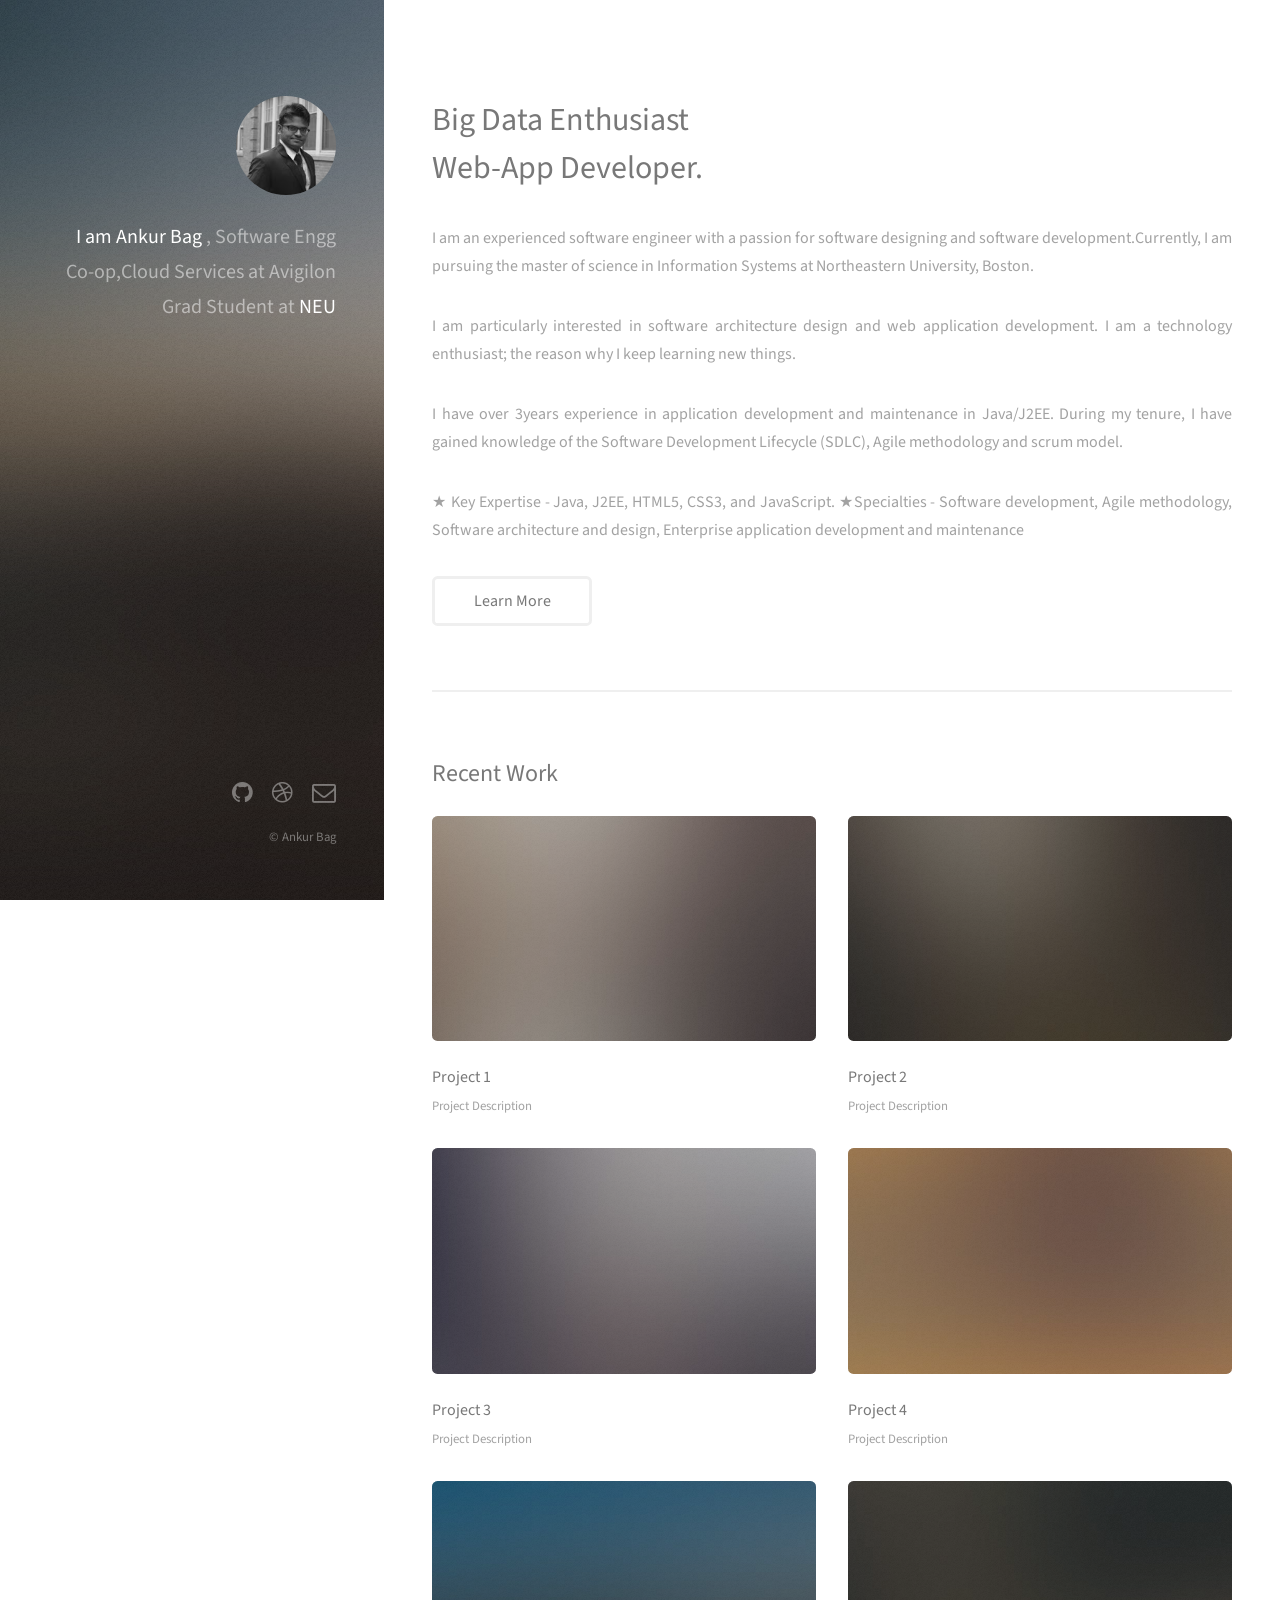
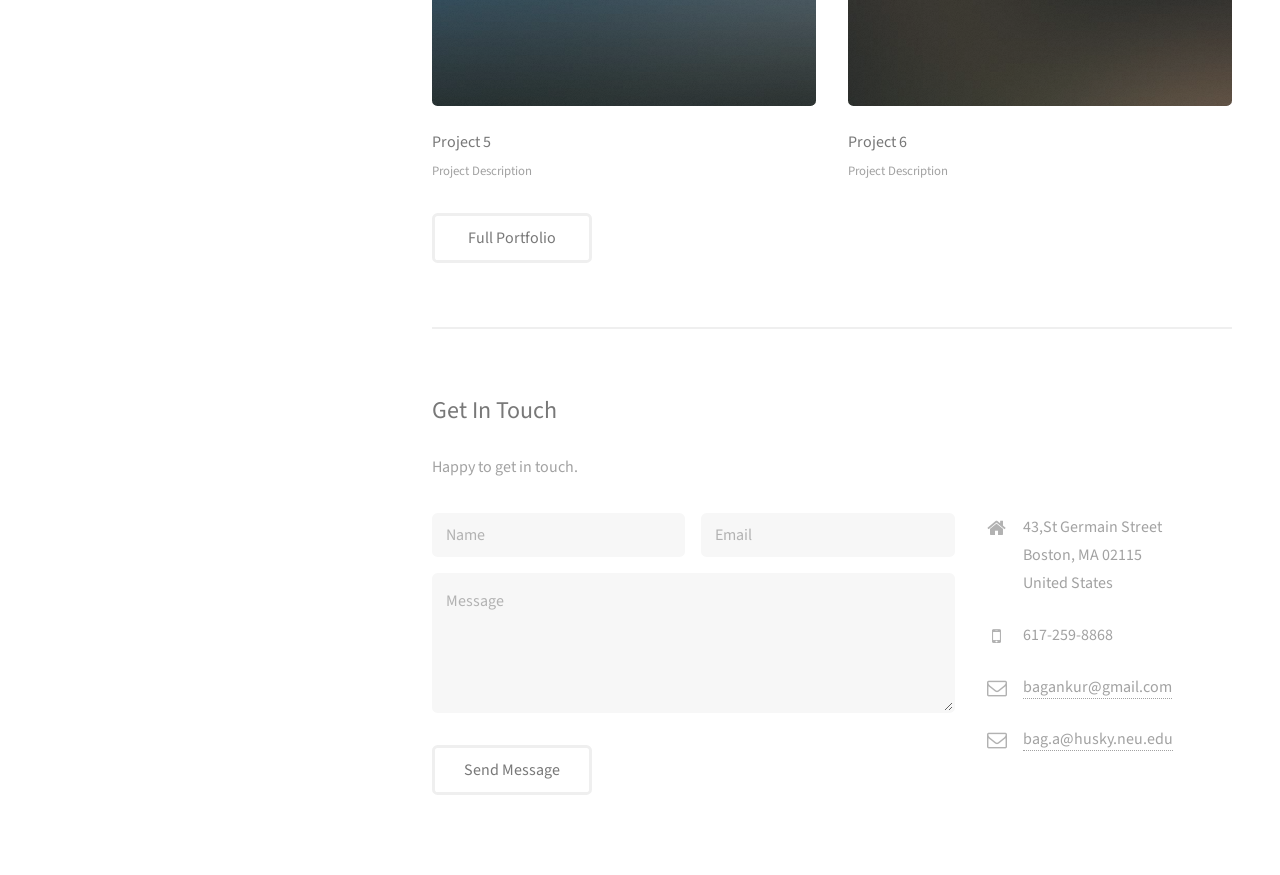
==== index.html @ 05daee7e "Version-0.1:Clean up" ====
<!DOCTYPE HTML>
<!--
	Strata by HTML5 UP
	html5up.net | @ajlkn
	Free for personal and commercial use under the CCA 3.0 license (html5up.net/license)
-->
<html>
	<head>
		<title>Home</title>
		<meta charset="utf-8" />
		<meta name="viewport" content="width=device-width, initial-scale=1" />
		<!--[if lte IE 8]><script src="assets/js/ie/html5shiv.js"></script><![endif]-->
		<link rel="stylesheet" href="assets/css/main.css" />
		<!--[if lte IE 8]><link rel="stylesheet" href="assets/css/ie8.css" /><![endif]-->
	</head>
	<body id="top">

		<!-- Header -->
			<header id="header">
				<div class="inner">
					<a href="#" class="image avatar"><img src="images/avatar.JPG" alt="" /></a>
					<h1><strong>I am Ankur Bag</strong> ,<br /> Software Engg Co-op,Cloud Services at Avigilon<br />
					Grad Student at <strong>NEU</strong><br />
					</h1>
				</div>
			</header>

		<!-- Main -->
			<div id="main">

				<!-- One -->
					<section id="one">
						<header class="major">
							<h2>Big Data Enthusiast<br />
							Web-App Developer.</h2>
						</header>
						<p style="text-align:justify">I am an experienced software engineer with a passion for software designing and software development.Currently, I am pursuing the master of science in Information Systems at Northeastern University, Boston. 
						</p>
						<p style="text-align:justify">I am particularly interested in software architecture design and web application development. I am a technology enthusiast; the reason why I keep learning new things.
						</p>
						<p style="text-align:justify">I have over 3years experience in application development and maintenance in Java/J2EE. During my tenure, I have gained knowledge of the Software Development Lifecycle (SDLC), Agile methodology and scrum model. 
						</p>
						<p style="text-align:justify">★ Key Expertise - Java, J2EE, HTML5, CSS3, and JavaScript.
★Specialties - Software development, Agile methodology, Software architecture and design, Enterprise application development and maintenance</p>
						<ul class="actions">
							<li><a href="#" class="button">Learn More</a></li>
						</ul>
					</section>

				<!-- Two -->
					<section id="two">
						<h2>Recent Work</h2>
						<div class="row">
							<article class="6u 12u$(xsmall) work-item">
								<a href="images/fulls/01.jpg" class="image fit thumb"><img src="images/thumbs/01.jpg" alt="" /></a>
								<h3>Project 1</h3>
								<p>Project Description</p>
							</article>
							<article class="6u$ 12u$(xsmall) work-item">
								<a href="images/fulls/02.jpg" class="image fit thumb"><img src="images/thumbs/02.jpg" alt="" /></a>
								<h3>Project 2</h3>
								<p>Project Description</p>
							</article>
							<article class="6u 12u$(xsmall) work-item">
								<a href="images/fulls/03.jpg" class="image fit thumb"><img src="images/thumbs/03.jpg" alt="" /></a>
								<h3>Project 3</h3>
								<p>Project Description</p>
							</article>
							<article class="6u$ 12u$(xsmall) work-item">
								<a href="images/fulls/04.jpg" class="image fit thumb"><img src="images/thumbs/04.jpg" alt="" /></a>
								<h3>Project 4</h3>
								<p>Project Description</p>
							</article>
							<article class="6u 12u$(xsmall) work-item">
								<a href="images/fulls/05.jpg" class="image fit thumb"><img src="images/thumbs/05.jpg" alt="" /></a>
								<h3>Project 5</h3>
								<p>Project Description</p>
							</article>
							<article class="6u$ 12u$(xsmall) work-item">
								<a href="images/fulls/06.jpg" class="image fit thumb"><img src="images/thumbs/06.jpg" alt="" /></a>
								<h3>Project 6</h3>
								<p>Project Description</p>
							</article>
						</div>
						<ul class="actions">
							<li><a href="#" class="button">Full Portfolio</a></li>
						</ul>
					</section>

				<!-- Three -->
					<section id="three">
						<h2>Get In Touch</h2>
						<p>Happy to get in touch.</p>
						<div class="row">
							<div class="8u 12u$(small)">
								<form method="post" action="#">
									<div class="row uniform 50%">
										<div class="6u 12u$(xsmall)"><input type="text" name="name" id="name" placeholder="Name" /></div>
										<div class="6u$ 12u$(xsmall)"><input type="email" name="email" id="email" placeholder="Email" /></div>
										<div class="12u$"><textarea name="message" id="message" placeholder="Message" rows="4"></textarea></div>
									</div>
								</form>
								<ul class="actions">
									<li><input type="submit" value="Send Message" /></li>
								</ul>
							</div>
							<div class="4u$ 12u$(small)">
								<ul class="labeled-icons">
									<li>
										<h3 class="icon fa-home"><span class="label">Address</span></h3>
										43,St Germain Street<br />
										Boston, MA 02115<br />
										United States
									</li>
									<li>
										<h3 class="icon fa-mobile"><span class="label">Phone</span></h3>
										617-259-8868
									</li>
									<li>
										<h3 class="icon fa-envelope-o"><span class="label">Email</span></h3>
										<a href="mailto:bagankur@gmail.com">bagankur@gmail.com</a>
									</li>
									<li>
										<h3 class="icon fa-envelope-o"><span class="label">Email</span></h3>
										<a href="mailto:bag.a@husky.neu.edu">bag.a@husky.neu.edu</a>
									</li>
								</ul>
							</div>
						</div>
					</section>

				<!-- Four -->
				<!--
					<section id="four">
						<h2>Elements</h2>

						<section>
							<h4>Text</h4>
							<p>This is <b>bold</b> and this is <strong>strong</strong>. This is <i>italic</i> and this is <em>emphasized</em>.
							This is <sup>superscript</sup> text and this is <sub>subscript</sub> text.
							This is <u>underlined</u> and this is code: <code>for (;;) { ... }</code>. Finally, <a href="#">this is a link</a>.</p>
							<hr />
							<header>
								<h4>Heading with a Subtitle</h4>
								<p>Lorem ipsum dolor sit amet nullam id egestas urna aliquam</p>
							</header>
							<p>Nunc lacinia ante nunc ac lobortis. Interdum adipiscing gravida odio porttitor sem non mi integer non faucibus ornare mi ut ante amet placerat aliquet. Volutpat eu sed ante lacinia sapien lorem accumsan varius montes viverra nibh in adipiscing blandit tempus accumsan.</p>
							<header>
								<h5>Heading with a Subtitle</h5>
								<p>Lorem ipsum dolor sit amet nullam id egestas urna aliquam</p>
							</header>
							<p>Nunc lacinia ante nunc ac lobortis. Interdum adipiscing gravida odio porttitor sem non mi integer non faucibus ornare mi ut ante amet placerat aliquet. Volutpat eu sed ante lacinia sapien lorem accumsan varius montes viverra nibh in adipiscing blandit tempus accumsan.</p>
							<hr />
							<h2>Heading Level 2</h2>
							<h3>Heading Level 3</h3>
							<h4>Heading Level 4</h4>
							<h5>Heading Level 5</h5>
							<h6>Heading Level 6</h6>
							<hr />
							<h5>Blockquote</h5>
							<blockquote>Fringilla nisl. Donec accumsan interdum nisi, quis tincidunt felis sagittis eget tempus euismod. Vestibulum ante ipsum primis in faucibus vestibulum. Blandit adipiscing eu felis iaculis volutpat ac adipiscing accumsan faucibus. Vestibulum ante ipsum primis in faucibus lorem ipsum dolor sit amet nullam adipiscing eu felis.</blockquote>
							<h5>Preformatted</h5>
							<pre><code>i = 0;

while (!deck.isInOrder()) {
print 'Iteration ' + i;
deck.shuffle();
i++;
}

print 'It took ' + i + ' iterations to sort the deck.';</code></pre>
						</section>

						<section>
							<h4>Lists</h4>
							<div class="row">
								<div class="6u 12u$(xsmall)">
									<h5>Unordered</h5>
									<ul>
										<li>Dolor pulvinar etiam magna etiam.</li>
										<li>Sagittis adipiscing lorem eleifend.</li>
										<li>Felis enim feugiat dolore viverra.</li>
									</ul>
									<h5>Alternate</h5>
									<ul class="alt">
										<li>Dolor pulvinar etiam magna etiam.</li>
										<li>Sagittis adipiscing lorem eleifend.</li>
										<li>Felis enim feugiat dolore viverra.</li>
									</ul>
								</div>
								<div class="6u$ 12u$(xsmall)">
									<h5>Ordered</h5>
									<ol>
										<li>Dolor pulvinar etiam magna etiam.</li>
										<li>Etiam vel felis at lorem sed viverra.</li>
										<li>Felis enim feugiat dolore viverra.</li>
										<li>Dolor pulvinar etiam magna etiam.</li>
										<li>Etiam vel felis at lorem sed viverra.</li>
										<li>Felis enim feugiat dolore viverra.</li>
									</ol>
									<h5>Icons</h5>
									<ul class="icons">
										<li><a href="#" class="icon fa-twitter"><span class="label">Twitter</span></a></li>
										<li><a href="#" class="icon fa-facebook"><span class="label">Facebook</span></a></li>
										<li><a href="#" class="icon fa-instagram"><span class="label">Instagram</span></a></li>
										<li><a href="#" class="icon fa-github"><span class="label">Github</span></a></li>
										<li><a href="#" class="icon fa-dribbble"><span class="label">Dribbble</span></a></li>
										<li><a href="#" class="icon fa-tumblr"><span class="label">Tumblr</span></a></li>
									</ul>
								</div>
							</div>
							<h5>Actions</h5>
							<ul class="actions">
								<li><a href="#" class="button special">Default</a></li>
								<li><a href="#" class="button">Default</a></li>
							</ul>
							<ul class="actions small">
								<li><a href="#" class="button special small">Small</a></li>
								<li><a href="#" class="button small">Small</a></li>
							</ul>
							<div class="row">
								<div class="6u 12u$(small)">
									<ul class="actions vertical">
										<li><a href="#" class="button special">Default</a></li>
										<li><a href="#" class="button">Default</a></li>
									</ul>
								</div>
								<div class="6u$ 12u$(small)">
									<ul class="actions vertical small">
										<li><a href="#" class="button special small">Small</a></li>
										<li><a href="#" class="button small">Small</a></li>
									</ul>
								</div>
								<div class="6u 12u$(small)">
									<ul class="actions vertical">
										<li><a href="#" class="button special fit">Default</a></li>
										<li><a href="#" class="button fit">Default</a></li>
									</ul>
								</div>
								<div class="6u$ 12u$(small)">
									<ul class="actions vertical small">
										<li><a href="#" class="button special small fit">Small</a></li>
										<li><a href="#" class="button small fit">Small</a></li>
									</ul>
								</div>
							</div>
						</section>

						<section>
							<h4>Table</h4>
							<h5>Default</h5>
							<div class="table-wrapper">
								<table>
									<thead>
										<tr>
											<th>Name</th>
											<th>Description</th>
											<th>Price</th>
										</tr>
									</thead>
									<tbody>
										<tr>
											<td>Item One</td>
											<td>Ante turpis integer aliquet porttitor.</td>
											<td>29.99</td>
										</tr>
										<tr>
											<td>Item Two</td>
											<td>Vis ac commodo adipiscing arcu aliquet.</td>
											<td>19.99</td>
										</tr>
										<tr>
											<td>Item Three</td>
											<td> Morbi faucibus arcu accumsan lorem.</td>
											<td>29.99</td>
										</tr>
										<tr>
											<td>Item Four</td>
											<td>Vitae integer tempus condimentum.</td>
											<td>19.99</td>
										</tr>
										<tr>
											<td>Item Five</td>
											<td>Ante turpis integer aliquet porttitor.</td>
											<td>29.99</td>
										</tr>
									</tbody>
									<tfoot>
										<tr>
											<td colspan="2"></td>
											<td>100.00</td>
										</tr>
									</tfoot>
								</table>
							</div>

							<h5>Alternate</h5>
							<div class="table-wrapper">
								<table class="alt">
									<thead>
										<tr>
											<th>Name</th>
											<th>Description</th>
											<th>Price</th>
										</tr>
									</thead>
									<tbody>
										<tr>
											<td>Item One</td>
											<td>Ante turpis integer aliquet porttitor.</td>
											<td>29.99</td>
										</tr>
										<tr>
											<td>Item Two</td>
											<td>Vis ac commodo adipiscing arcu aliquet.</td>
											<td>19.99</td>
										</tr>
										<tr>
											<td>Item Three</td>
											<td> Morbi faucibus arcu accumsan lorem.</td>
											<td>29.99</td>
										</tr>
										<tr>
											<td>Item Four</td>
											<td>Vitae integer tempus condimentum.</td>
											<td>19.99</td>
										</tr>
										<tr>
											<td>Item Five</td>
											<td>Ante turpis integer aliquet porttitor.</td>
											<td>29.99</td>
										</tr>
									</tbody>
									<tfoot>
										<tr>
											<td colspan="2"></td>
											<td>100.00</td>
										</tr>
									</tfoot>
								</table>
							</div>
						</section>

						<section>
							<h4>Buttons</h4>
							<ul class="actions">
								<li><a href="#" class="button special">Special</a></li>
								<li><a href="#" class="button">Default</a></li>
							</ul>
							<ul class="actions">
								<li><a href="#" class="button big">Big</a></li>
								<li><a href="#" class="button">Default</a></li>
								<li><a href="#" class="button small">Small</a></li>
							</ul>
							<ul class="actions fit">
								<li><a href="#" class="button special fit">Fit</a></li>
								<li><a href="#" class="button fit">Fit</a></li>
							</ul>
							<ul class="actions fit small">
								<li><a href="#" class="button special fit small">Fit + Small</a></li>
								<li><a href="#" class="button fit small">Fit + Small</a></li>
							</ul>
							<ul class="actions">
								<li><a href="#" class="button special icon fa-download">Icon</a></li>
								<li><a href="#" class="button icon fa-download">Icon</a></li>
							</ul>
							<ul class="actions">
								<li><span class="button special disabled">Special</span></li>
								<li><span class="button disabled">Default</span></li>
							</ul>
						</section>

						<section>
							<h4>Form</h4>
							<form method="post" action="#">
								<div class="row uniform 50%">
									<div class="6u 12u$(xsmall)">
										<input type="text" name="demo-name" id="demo-name" value="" placeholder="Name" />
									</div>
									<div class="6u$ 12u$(xsmall)">
										<input type="email" name="demo-email" id="demo-email" value="" placeholder="Email" />
									</div>
									<div class="12u$">
										<div class="select-wrapper">
											<select name="demo-category" id="demo-category">
												<option value="">- Category -</option>
												<option value="1">Manufacturing</option>
												<option value="1">Shipping</option>
												<option value="1">Administration</option>
												<option value="1">Human Resources</option>
											</select>
										</div>
									</div>
									<div class="4u 12u$(small)">
										<input type="radio" id="demo-priority-low" name="demo-priority" checked>
										<label for="demo-priority-low">Low Priority</label>
									</div>
									<div class="4u 12u$(small)">
										<input type="radio" id="demo-priority-normal" name="demo-priority">
										<label for="demo-priority-normal">Normal Priority</label>
									</div>
									<div class="4u$ 12u(small)">
										<input type="radio" id="demo-priority-high" name="demo-priority">
										<label for="demo-priority-high">High Priority</label>
									</div>
									<div class="6u 12u$(small)">
										<input type="checkbox" id="demo-copy" name="demo-copy">
										<label for="demo-copy">Email me a copy of this message</label>
									</div>
									<div class="6u$ 12u$(small)">
										<input type="checkbox" id="demo-human" name="demo-human" checked>
										<label for="demo-human">I am a human and not a robot</label>
									</div>
									<div class="12u$">
										<textarea name="demo-message" id="demo-message" placeholder="Enter your message" rows="6"></textarea>
									</div>
									<div class="12u$">
										<ul class="actions">
											<li><input type="submit" value="Send Message" class="special" /></li>
											<li><input type="reset" value="Reset" /></li>
										</ul>
									</div>
								</div>
							</form>
						</section>

						<section>
							<h4>Image</h4>
							<h5>Fit</h5>
							<div class="box alt">
								<div class="row 50% uniform">
									<div class="12u$"><span class="image fit"><img src="images/fulls/05.jpg" alt="" /></span></div>
									<div class="4u"><span class="image fit"><img src="images/thumbs/01.jpg" alt="" /></span></div>
									<div class="4u"><span class="image fit"><img src="images/thumbs/02.jpg" alt="" /></span></div>
									<div class="4u$"><span class="image fit"><img src="images/thumbs/03.jpg" alt="" /></span></div>
									<div class="4u"><span class="image fit"><img src="images/thumbs/04.jpg" alt="" /></span></div>
									<div class="4u"><span class="image fit"><img src="images/thumbs/05.jpg" alt="" /></span></div>
									<div class="4u$"><span class="image fit"><img src="images/thumbs/06.jpg" alt="" /></span></div>
									<div class="4u"><span class="image fit"><img src="images/thumbs/03.jpg" alt="" /></span></div>
									<div class="4u"><span class="image fit"><img src="images/thumbs/02.jpg" alt="" /></span></div>
									<div class="4u$"><span class="image fit"><img src="images/thumbs/01.jpg" alt="" /></span></div>
								</div>
							</div>
							<h5>Left &amp; Right</h5>
							<p><span class="image left"><img src="images/avatar.jpg" alt="" /></span>Fringilla nisl. Donec accumsan interdum nisi, quis tincidunt felis sagittis eget. tempus euismod. Vestibulum ante ipsum primis in faucibus vestibulum. Blandit adipiscing eu felis iaculis volutpat ac adipiscing accumsan eu faucibus. Integer ac pellentesque praesent tincidunt felis sagittis eget. tempus euismod. Vestibulum ante ipsum primis in faucibus vestibulum. Blandit adipiscing eu felis iaculis volutpat ac adipiscing accumsan eu faucibus. Integer ac pellentesque praesent. Donec accumsan interdum nisi, quis tincidunt felis sagittis eget. tempus euismod. Vestibulum ante ipsum primis in faucibus vestibulum. Blandit adipiscing eu felis iaculis volutpat ac adipiscing accumsan eu faucibus. Integer ac pellentesque praesent tincidunt felis sagittis eget. tempus euismod. Vestibulum ante ipsum primis in faucibus vestibulum. Blandit adipiscing eu felis iaculis volutpat ac adipiscing accumsan eu faucibus. Integer ac pellentesque praesent.</p>
							<p><span class="image right"><img src="images/avatar.jpg" alt="" /></span>Fringilla nisl. Donec accumsan interdum nisi, quis tincidunt felis sagittis eget. tempus euismod. Vestibulum ante ipsum primis in faucibus vestibulum. Blandit adipiscing eu felis iaculis volutpat ac adipiscing accumsan eu faucibus. Integer ac pellentesque praesent tincidunt felis sagittis eget. tempus euismod. Vestibulum ante ipsum primis in faucibus vestibulum. Blandit adipiscing eu felis iaculis volutpat ac adipiscing accumsan eu faucibus. Integer ac pellentesque praesent. Donec accumsan interdum nisi, quis tincidunt felis sagittis eget. tempus euismod. Vestibulum ante ipsum primis in faucibus vestibulum. Blandit adipiscing eu felis iaculis volutpat ac adipiscing accumsan eu faucibus. Integer ac pellentesque praesent tincidunt felis sagittis eget. tempus euismod. Vestibulum ante ipsum primis in faucibus vestibulum. Blandit adipiscing eu felis iaculis volutpat ac adipiscing accumsan eu faucibus. Integer ac pellentesque praesent.</p>
						</section>

					</section>
				-->

			</div>

		<!-- Footer -->
			<footer id="footer">
				<div class="inner">
					<ul class="icons">
						<li><a href="https://github.com/ankurbag" class="icon fa-github"><span class="label">Github</span></a></li>
						<li><a href="https://www.linkedin.com/in/ankurbag/" class="icon fa-dribbble"><span class="label">Dribbble</span></a></li>
						<li><a href="#" class="icon fa-envelope-o"><span class="label">Email</span></a></li>
					</ul>
					<ul class="copyright">
						<li>&copy; Ankur Bag</li>
					</ul>
				</div>
			</footer>

		<!-- Scripts -->
			<script src="assets/js/jquery.min.js"></script>
			<script src="assets/js/jquery.poptrox.min.js"></script>
			<script src="assets/js/skel.min.js"></script>
			<script src="assets/js/util.js"></script>
			<!--[if lte IE 8]><script src="assets/js/ie/respond.min.js"></script><![endif]-->
			<script src="assets/js/main.js"></script>

	</body>
</html>
---- assets/css/main.css ----
@import url("font-awesome.min.css");
@import url("https://fonts.googleapis.com/css?family=Source+Sans+Pro:400,400italic");

/*
	Strata by HTML5 UP
	html5up.net | @ajlkn
	Free for personal and commercial use under the CCA 3.0 license (html5up.net/license)
*/

/* Reset */

	html, body, div, span, applet, object, iframe, h1, h2, h3, h4, h5, h6, p, blockquote, pre, a, abbr, acronym, address, big, cite, code, del, dfn, em, img, ins, kbd, q, s, samp, small, strike, strong, sub, sup, tt, var, b, u, i, center, dl, dt, dd, ol, ul, li, fieldset, form, label, legend, table, caption, tbody, tfoot, thead, tr, th, td, article, aside, canvas, details, embed, figure, figcaption, footer, header, hgroup, menu, nav, output, ruby, section, summary, time, mark, audio, video {
		margin: 0;
		padding: 0;
		border: 0;
		font-size: 100%;
		font: inherit;
		vertical-align: baseline;
	}

	article, aside, details, figcaption, figure, footer, header, hgroup, menu, nav, section {
		display: block;
	}

	body {
		line-height: 1;
	}

	ol, ul {
		list-style: none;
	}

	blockquote, q {
		quotes: none;
	}

	blockquote:before, blockquote:after, q:before, q:after {
		content: '';
		content: none;
	}

	table {
		border-collapse: collapse;
		border-spacing: 0;
	}

	body {
		-webkit-text-size-adjust: none;
	}

/* Box Model */

	*, *:before, *:after {
		-moz-box-sizing: border-box;
		-webkit-box-sizing: border-box;
		box-sizing: border-box;
	}

/* Containers */

	.container {
		margin-left: auto;
		margin-right: auto;
	}

	.container.\31 25\25 {
		width: 100%;
		max-width: 1200px;
		min-width: 960px;
	}

	.container.\37 5\25 {
		width: 720px;
	}

	.container.\35 0\25 {
		width: 480px;
	}

	.container.\32 5\25 {
		width: 240px;
	}

	.container {
		width: 960px;
	}

	@media screen and (max-width: 1800px) {

		.container.\31 25\25 {
			width: 100%;
			max-width: 1200px;
			min-width: 960px;
		}

		.container.\37 5\25 {
			width: 720px;
		}

		.container.\35 0\25 {
			width: 480px;
		}

		.container.\32 5\25 {
			width: 240px;
		}

		.container {
			width: 960px;
		}

	}

	@media screen and (max-width: 1280px) {

		.container.\31 25\25 {
			width: 100%;
			max-width: 1200px;
			min-width: 960px;
		}

		.container.\37 5\25 {
			width: 720px;
		}

		.container.\35 0\25 {
			width: 480px;
		}

		.container.\32 5\25 {
			width: 240px;
		}

		.container {
			width: 960px;
		}

	}

	@media screen and (max-width: 980px) {

		.container.\31 25\25 {
			width: 100%;
			max-width: 1200px;
			min-width: 960px;
		}

		.container.\37 5\25 {
			width: 720px;
		}

		.container.\35 0\25 {
			width: 480px;
		}

		.container.\32 5\25 {
			width: 240px;
		}

		.container {
			width: 960px;
		}

	}

	@media screen and (max-width: 736px) {

		.container.\31 25\25 {
			width: 100%;
			max-width: 1200px;
			min-width: 960px;
		}

		.container.\37 5\25 {
			width: 720px;
		}

		.container.\35 0\25 {
			width: 480px;
		}

		.container.\32 5\25 {
			width: 240px;
		}

		.container {
			width: 960px;
		}

	}

	@media screen and (max-width: 480px) {

		.container.\31 25\25 {
			width: 100%;
			max-width: 1200px;
			min-width: 960px;
		}

		.container.\37 5\25 {
			width: 720px;
		}

		.container.\35 0\25 {
			width: 480px;
		}

		.container.\32 5\25 {
			width: 240px;
		}

		.container {
			width: 960px;
		}

	}

/* Grid */

	.row {
		border-bottom: solid 1px transparent;
		-moz-box-sizing: border-box;
		-webkit-box-sizing: border-box;
		box-sizing: border-box;
	}

	.row > * {
		float: left;
		-moz-box-sizing: border-box;
		-webkit-box-sizing: border-box;
		box-sizing: border-box;
	}

	.row:after, .row:before {
		content: '';
		display: block;
		clear: both;
		height: 0;
	}

	.row.uniform > * > :first-child {
		margin-top: 0;
	}

	.row.uniform > * > :last-child {
		margin-bottom: 0;
	}

	.row.\30 \25 > * {
		padding: 0 0 0 0em;
	}

	.row.\30 \25 {
		margin: 0 0 -1px 0em;
	}

	.row.uniform.\30 \25 > * {
		padding: 0em 0 0 0em;
	}

	.row.uniform.\30 \25 {
		margin: 0em 0 -1px 0em;
	}

	.row > * {
		padding: 0 0 0 2.5em;
	}

	.row {
		margin: 0 0 -1px -2.5em;
	}

	.row.uniform > * {
		padding: 2.5em 0 0 2.5em;
	}

	.row.uniform {
		margin: -2.5em 0 -1px -2.5em;
	}

	.row.\32 00\25 > * {
		padding: 0 0 0 5em;
	}

	.row.\32 00\25 {
		margin: 0 0 -1px -5em;
	}

	.row.uniform.\32 00\25 > * {
		padding: 5em 0 0 5em;
	}

	.row.uniform.\32 00\25 {
		margin: -5em 0 -1px -5em;
	}

	.row.\31 50\25 > * {
		padding: 0 0 0 3.75em;
	}

	.row.\31 50\25 {
		margin: 0 0 -1px -3.75em;
	}

	.row.uniform.\31 50\25 > * {
		padding: 3.75em 0 0 3.75em;
	}

	.row.uniform.\31 50\25 {
		margin: -3.75em 0 -1px -3.75em;
	}

	.row.\35 0\25 > * {
		padding: 0 0 0 1.25em;
	}

	.row.\35 0\25 {
		margin: 0 0 -1px -1.25em;
	}

	.row.uniform.\35 0\25 > * {
		padding: 1.25em 0 0 1.25em;
	}

	.row.uniform.\35 0\25 {
		margin: -1.25em 0 -1px -1.25em;
	}

	.row.\32 5\25 > * {
		padding: 0 0 0 0.625em;
	}

	.row.\32 5\25 {
		margin: 0 0 -1px -0.625em;
	}

	.row.uniform.\32 5\25 > * {
		padding: 0.625em 0 0 0.625em;
	}

	.row.uniform.\32 5\25 {
		margin: -0.625em 0 -1px -0.625em;
	}

	.\31 2u, .\31 2u\24 {
		width: 100%;
		clear: none;
		margin-left: 0;
	}

	.\31 1u, .\31 1u\24 {
		width: 91.6666666667%;
		clear: none;
		margin-left: 0;
	}

	.\31 0u, .\31 0u\24 {
		width: 83.3333333333%;
		clear: none;
		margin-left: 0;
	}

	.\39 u, .\39 u\24 {
		width: 75%;
		clear: none;
		margin-left: 0;
	}

	.\38 u, .\38 u\24 {
		width: 66.6666666667%;
		clear: none;
		margin-left: 0;
	}

	.\37 u, .\37 u\24 {
		width: 58.3333333333%;
		clear: none;
		margin-left: 0;
	}

	.\36 u, .\36 u\24 {
		width: 50%;
		clear: none;
		margin-left: 0;
	}

	.\35 u, .\35 u\24 {
		width: 41.6666666667%;
		clear: none;
		margin-left: 0;
	}

	.\34 u, .\34 u\24 {
		width: 33.3333333333%;
		clear: none;
		margin-left: 0;
	}

	.\33 u, .\33 u\24 {
		width: 25%;
		clear: none;
		margin-left: 0;
	}

	.\32 u, .\32 u\24 {
		width: 16.6666666667%;
		clear: none;
		margin-left: 0;
	}

	.\31 u, .\31 u\24 {
		width: 8.3333333333%;
		clear: none;
		margin-left: 0;
	}

	.\31 2u\24 + *,
	.\31 1u\24 + *,
	.\31 0u\24 + *,
	.\39 u\24 + *,
	.\38 u\24 + *,
	.\37 u\24 + *,
	.\36 u\24 + *,
	.\35 u\24 + *,
	.\34 u\24 + *,
	.\33 u\24 + *,
	.\32 u\24 + *,
	.\31 u\24 + * {
		clear: left;
	}

	.\-11u {
		margin-left: 91.66667%;
	}

	.\-10u {
		margin-left: 83.33333%;
	}

	.\-9u {
		margin-left: 75%;
	}

	.\-8u {
		margin-left: 66.66667%;
	}

	.\-7u {
		margin-left: 58.33333%;
	}

	.\-6u {
		margin-left: 50%;
	}

	.\-5u {
		margin-left: 41.66667%;
	}

	.\-4u {
		margin-left: 33.33333%;
	}

	.\-3u {
		margin-left: 25%;
	}

	.\-2u {
		margin-left: 16.66667%;
	}

	.\-1u {
		margin-left: 8.33333%;
	}

	@media screen and (max-width: 1800px) {

		.row > * {
			padding: 0 0 0 2.5em;
		}

		.row {
			margin: 0 0 -1px -2.5em;
		}

		.row.uniform > * {
			padding: 2.5em 0 0 2.5em;
		}

		.row.uniform {
			margin: -2.5em 0 -1px -2.5em;
		}

		.row.\32 00\25 > * {
			padding: 0 0 0 5em;
		}

		.row.\32 00\25 {
			margin: 0 0 -1px -5em;
		}

		.row.uniform.\32 00\25 > * {
			padding: 5em 0 0 5em;
		}

		.row.uniform.\32 00\25 {
			margin: -5em 0 -1px -5em;
		}

		.row.\31 50\25 > * {
			padding: 0 0 0 3.75em;
		}

		.row.\31 50\25 {
			margin: 0 0 -1px -3.75em;
		}

		.row.uniform.\31 50\25 > * {
			padding: 3.75em 0 0 3.75em;
		}

		.row.uniform.\31 50\25 {
			margin: -3.75em 0 -1px -3.75em;
		}

		.row.\35 0\25 > * {
			padding: 0 0 0 1.25em;
		}

		.row.\35 0\25 {
			margin: 0 0 -1px -1.25em;
		}

		.row.uniform.\35 0\25 > * {
			padding: 1.25em 0 0 1.25em;
		}

		.row.uniform.\35 0\25 {
			margin: -1.25em 0 -1px -1.25em;
		}

		.row.\32 5\25 > * {
			padding: 0 0 0 0.625em;
		}

		.row.\32 5\25 {
			margin: 0 0 -1px -0.625em;
		}

		.row.uniform.\32 5\25 > * {
			padding: 0.625em 0 0 0.625em;
		}

		.row.uniform.\32 5\25 {
			margin: -0.625em 0 -1px -0.625em;
		}

		.\31 2u\28xlarge\29, .\31 2u\24\28xlarge\29 {
			width: 100%;
			clear: none;
			margin-left: 0;
		}

		.\31 1u\28xlarge\29, .\31 1u\24\28xlarge\29 {
			width: 91.6666666667%;
			clear: none;
			margin-left: 0;
		}

		.\31 0u\28xlarge\29, .\31 0u\24\28xlarge\29 {
			width: 83.3333333333%;
			clear: none;
			margin-left: 0;
		}

		.\39 u\28xlarge\29, .\39 u\24\28xlarge\29 {
			width: 75%;
			clear: none;
			margin-left: 0;
		}

		.\38 u\28xlarge\29, .\38 u\24\28xlarge\29 {
			width: 66.6666666667%;
			clear: none;
			margin-left: 0;
		}

		.\37 u\28xlarge\29, .\37 u\24\28xlarge\29 {
			width: 58.3333333333%;
			clear: none;
			margin-left: 0;
		}

		.\36 u\28xlarge\29, .\36 u\24\28xlarge\29 {
			width: 50%;
			clear: none;
			margin-left: 0;
		}

		.\35 u\28xlarge\29, .\35 u\24\28xlarge\29 {
			width: 41.6666666667%;
			clear: none;
			margin-left: 0;
		}

		.\34 u\28xlarge\29, .\34 u\24\28xlarge\29 {
			width: 33.3333333333%;
			clear: none;
			margin-left: 0;
		}

		.\33 u\28xlarge\29, .\33 u\24\28xlarge\29 {
			width: 25%;
			clear: none;
			margin-left: 0;
		}

		.\32 u\28xlarge\29, .\32 u\24\28xlarge\29 {
			width: 16.6666666667%;
			clear: none;
			margin-left: 0;
		}

		.\31 u\28xlarge\29, .\31 u\24\28xlarge\29 {
			width: 8.3333333333%;
			clear: none;
			margin-left: 0;
		}

		.\31 2u\24\28xlarge\29 + *,
		.\31 1u\24\28xlarge\29 + *,
		.\31 0u\24\28xlarge\29 + *,
		.\39 u\24\28xlarge\29 + *,
		.\38 u\24\28xlarge\29 + *,
		.\37 u\24\28xlarge\29 + *,
		.\36 u\24\28xlarge\29 + *,
		.\35 u\24\28xlarge\29 + *,
		.\34 u\24\28xlarge\29 + *,
		.\33 u\24\28xlarge\29 + *,
		.\32 u\24\28xlarge\29 + *,
		.\31 u\24\28xlarge\29 + * {
			clear: left;
		}

		.\-11u\28xlarge\29 {
			margin-left: 91.66667%;
		}

		.\-10u\28xlarge\29 {
			margin-left: 83.33333%;
		}

		.\-9u\28xlarge\29 {
			margin-left: 75%;
		}

		.\-8u\28xlarge\29 {
			margin-left: 66.66667%;
		}

		.\-7u\28xlarge\29 {
			margin-left: 58.33333%;
		}

		.\-6u\28xlarge\29 {
			margin-left: 50%;
		}

		.\-5u\28xlarge\29 {
			margin-left: 41.66667%;
		}

		.\-4u\28xlarge\29 {
			margin-left: 33.33333%;
		}

		.\-3u\28xlarge\29 {
			margin-left: 25%;
		}

		.\-2u\28xlarge\29 {
			margin-left: 16.66667%;
		}

		.\-1u\28xlarge\29 {
			margin-left: 8.33333%;
		}

	}

	@media screen and (max-width: 1280px) {

		.row > * {
			padding: 0 0 0 2em;
		}

		.row {
			margin: 0 0 -1px -2em;
		}

		.row.uniform > * {
			padding: 2em 0 0 2em;
		}

		.row.uniform {
			margin: -2em 0 -1px -2em;
		}

		.row.\32 00\25 > * {
			padding: 0 0 0 4em;
		}

		.row.\32 00\25 {
			margin: 0 0 -1px -4em;
		}

		.row.uniform.\32 00\25 > * {
			padding: 4em 0 0 4em;
		}

		.row.uniform.\32 00\25 {
			margin: -4em 0 -1px -4em;
		}

		.row.\31 50\25 > * {
			padding: 0 0 0 3em;
		}

		.row.\31 50\25 {
			margin: 0 0 -1px -3em;
		}

		.row.uniform.\31 50\25 > * {
			padding: 3em 0 0 3em;
		}

		.row.uniform.\31 50\25 {
			margin: -3em 0 -1px -3em;
		}

		.row.\35 0\25 > * {
			padding: 0 0 0 1em;
		}

		.row.\35 0\25 {
			margin: 0 0 -1px -1em;
		}

		.row.uniform.\35 0\25 > * {
			padding: 1em 0 0 1em;
		}

		.row.uniform.\35 0\25 {
			margin: -1em 0 -1px -1em;
		}

		.row.\32 5\25 > * {
			padding: 0 0 0 0.5em;
		}

		.row.\32 5\25 {
			margin: 0 0 -1px -0.5em;
		}

		.row.uniform.\32 5\25 > * {
			padding: 0.5em 0 0 0.5em;
		}

		.row.uniform.\32 5\25 {
			margin: -0.5em 0 -1px -0.5em;
		}

		.\31 2u\28large\29, .\31 2u\24\28large\29 {
			width: 100%;
			clear: none;
			margin-left: 0;
		}

		.\31 1u\28large\29, .\31 1u\24\28large\29 {
			width: 91.6666666667%;
			clear: none;
			margin-left: 0;
		}

		.\31 0u\28large\29, .\31 0u\24\28large\29 {
			width: 83.3333333333%;
			clear: none;
			margin-left: 0;
		}

		.\39 u\28large\29, .\39 u\24\28large\29 {
			width: 75%;
			clear: none;
			margin-left: 0;
		}

		.\38 u\28large\29, .\38 u\24\28large\29 {
			width: 66.6666666667%;
			clear: none;
			margin-left: 0;
		}

		.\37 u\28large\29, .\37 u\24\28large\29 {
			width: 58.3333333333%;
			clear: none;
			margin-left: 0;
		}

		.\36 u\28large\29, .\36 u\24\28large\29 {
			width: 50%;
			clear: none;
			margin-left: 0;
		}

		.\35 u\28large\29, .\35 u\24\28large\29 {
			width: 41.6666666667%;
			clear: none;
			margin-left: 0;
		}

		.\34 u\28large\29, .\34 u\24\28large\29 {
			width: 33.3333333333%;
			clear: none;
			margin-left: 0;
		}

		.\33 u\28large\29, .\33 u\24\28large\29 {
			width: 25%;
			clear: none;
			margin-left: 0;
		}

		.\32 u\28large\29, .\32 u\24\28large\29 {
			width: 16.6666666667%;
			clear: none;
			margin-left: 0;
		}

		.\31 u\28large\29, .\31 u\24\28large\29 {
			width: 8.3333333333%;
			clear: none;
			margin-left: 0;
		}

		.\31 2u\24\28large\29 + *,
		.\31 1u\24\28large\29 + *,
		.\31 0u\24\28large\29 + *,
		.\39 u\24\28large\29 + *,
		.\38 u\24\28large\29 + *,
		.\37 u\24\28large\29 + *,
		.\36 u\24\28large\29 + *,
		.\35 u\24\28large\29 + *,
		.\34 u\24\28large\29 + *,
		.\33 u\24\28large\29 + *,
		.\32 u\24\28large\29 + *,
		.\31 u\24\28large\29 + * {
			clear: left;
		}

		.\-11u\28large\29 {
			margin-left: 91.66667%;
		}

		.\-10u\28large\29 {
			margin-left: 83.33333%;
		}

		.\-9u\28large\29 {
			margin-left: 75%;
		}

		.\-8u\28large\29 {
			margin-left: 66.66667%;
		}

		.\-7u\28large\29 {
			margin-left: 58.33333%;
		}

		.\-6u\28large\29 {
			margin-left: 50%;
		}

		.\-5u\28large\29 {
			margin-left: 41.66667%;
		}

		.\-4u\28large\29 {
			margin-left: 33.33333%;
		}

		.\-3u\28large\29 {
			margin-left: 25%;
		}

		.\-2u\28large\29 {
			margin-left: 16.66667%;
		}

		.\-1u\28large\29 {
			margin-left: 8.33333%;
		}

	}

	@media screen and (max-width: 980px) {

		.row > * {
			padding: 0 0 0 2em;
		}

		.row {
			margin: 0 0 -1px -2em;
		}

		.row.uniform > * {
			padding: 2em 0 0 2em;
		}

		.row.uniform {
			margin: -2em 0 -1px -2em;
		}

		.row.\32 00\25 > * {
			padding: 0 0 0 4em;
		}

		.row.\32 00\25 {
			margin: 0 0 -1px -4em;
		}

		.row.uniform.\32 00\25 > * {
			padding: 4em 0 0 4em;
		}

		.row.uniform.\32 00\25 {
			margin: -4em 0 -1px -4em;
		}

		.row.\31 50\25 > * {
			padding: 0 0 0 3em;
		}

		.row.\31 50\25 {
			margin: 0 0 -1px -3em;
		}

		.row.uniform.\31 50\25 > * {
			padding: 3em 0 0 3em;
		}

		.row.uniform.\31 50\25 {
			margin: -3em 0 -1px -3em;
		}

		.row.\35 0\25 > * {
			padding: 0 0 0 1em;
		}

		.row.\35 0\25 {
			margin: 0 0 -1px -1em;
		}

		.row.uniform.\35 0\25 > * {
			padding: 1em 0 0 1em;
		}

		.row.uniform.\35 0\25 {
			margin: -1em 0 -1px -1em;
		}

		.row.\32 5\25 > * {
			padding: 0 0 0 0.5em;
		}

		.row.\32 5\25 {
			margin: 0 0 -1px -0.5em;
		}

		.row.uniform.\32 5\25 > * {
			padding: 0.5em 0 0 0.5em;
		}

		.row.uniform.\32 5\25 {
			margin: -0.5em 0 -1px -0.5em;
		}

		.\31 2u\28medium\29, .\31 2u\24\28medium\29 {
			width: 100%;
			clear: none;
			margin-left: 0;
		}

		.\31 1u\28medium\29, .\31 1u\24\28medium\29 {
			width: 91.6666666667%;
			clear: none;
			margin-left: 0;
		}

		.\31 0u\28medium\29, .\31 0u\24\28medium\29 {
			width: 83.3333333333%;
			clear: none;
			margin-left: 0;
		}

		.\39 u\28medium\29, .\39 u\24\28medium\29 {
			width: 75%;
			clear: none;
			margin-left: 0;
		}

		.\38 u\28medium\29, .\38 u\24\28medium\29 {
			width: 66.6666666667%;
			clear: none;
			margin-left: 0;
		}

		.\37 u\28medium\29, .\37 u\24\28medium\29 {
			width: 58.3333333333%;
			clear: none;
			margin-left: 0;
		}

		.\36 u\28medium\29, .\36 u\24\28medium\29 {
			width: 50%;
			clear: none;
			margin-left: 0;
		}

		.\35 u\28medium\29, .\35 u\24\28medium\29 {
			width: 41.6666666667%;
			clear: none;
			margin-left: 0;
		}

		.\34 u\28medium\29, .\34 u\24\28medium\29 {
			width: 33.3333333333%;
			clear: none;
			margin-left: 0;
		}

		.\33 u\28medium\29, .\33 u\24\28medium\29 {
			width: 25%;
			clear: none;
			margin-left: 0;
		}

		.\32 u\28medium\29, .\32 u\24\28medium\29 {
			width: 16.6666666667%;
			clear: none;
			margin-left: 0;
		}

		.\31 u\28medium\29, .\31 u\24\28medium\29 {
			width: 8.3333333333%;
			clear: none;
			margin-left: 0;
		}

		.\31 2u\24\28medium\29 + *,
		.\31 1u\24\28medium\29 + *,
		.\31 0u\24\28medium\29 + *,
		.\39 u\24\28medium\29 + *,
		.\38 u\24\28medium\29 + *,
		.\37 u\24\28medium\29 + *,
		.\36 u\24\28medium\29 + *,
		.\35 u\24\28medium\29 + *,
		.\34 u\24\28medium\29 + *,
		.\33 u\24\28medium\29 + *,
		.\32 u\24\28medium\29 + *,
		.\31 u\24\28medium\29 + * {
			clear: left;
		}

		.\-11u\28medium\29 {
			margin-left: 91.66667%;
		}

		.\-10u\28medium\29 {
			margin-left: 83.33333%;
		}

		.\-9u\28medium\29 {
			margin-left: 75%;
		}

		.\-8u\28medium\29 {
			margin-left: 66.66667%;
		}

		.\-7u\28medium\29 {
			margin-left: 58.33333%;
		}

		.\-6u\28medium\29 {
			margin-left: 50%;
		}

		.\-5u\28medium\29 {
			margin-left: 41.66667%;
		}

		.\-4u\28medium\29 {
			margin-left: 33.33333%;
		}

		.\-3u\28medium\29 {
			margin-left: 25%;
		}

		.\-2u\28medium\29 {
			margin-left: 16.66667%;
		}

		.\-1u\28medium\29 {
			margin-left: 8.33333%;
		}

	}

	@media screen and (max-width: 736px) {

		.row > * {
			padding: 0 0 0 1.5em;
		}

		.row {
			margin: 0 0 -1px -1.5em;
		}

		.row.uniform > * {
			padding: 1.5em 0 0 1.5em;
		}

		.row.uniform {
			margin: -1.5em 0 -1px -1.5em;
		}

		.row.\32 00\25 > * {
			padding: 0 0 0 3em;
		}

		.row.\32 00\25 {
			margin: 0 0 -1px -3em;
		}

		.row.uniform.\32 00\25 > * {
			padding: 3em 0 0 3em;
		}

		.row.uniform.\32 00\25 {
			margin: -3em 0 -1px -3em;
		}

		.row.\31 50\25 > * {
			padding: 0 0 0 2.25em;
		}

		.row.\31 50\25 {
			margin: 0 0 -1px -2.25em;
		}

		.row.uniform.\31 50\25 > * {
			padding: 2.25em 0 0 2.25em;
		}

		.row.uniform.\31 50\25 {
			margin: -2.25em 0 -1px -2.25em;
		}

		.row.\35 0\25 > * {
			padding: 0 0 0 0.75em;
		}

		.row.\35 0\25 {
			margin: 0 0 -1px -0.75em;
		}

		.row.uniform.\35 0\25 > * {
			padding: 0.75em 0 0 0.75em;
		}

		.row.uniform.\35 0\25 {
			margin: -0.75em 0 -1px -0.75em;
		}

		.row.\32 5\25 > * {
			padding: 0 0 0 0.375em;
		}

		.row.\32 5\25 {
			margin: 0 0 -1px -0.375em;
		}

		.row.uniform.\32 5\25 > * {
			padding: 0.375em 0 0 0.375em;
		}

		.row.uniform.\32 5\25 {
			margin: -0.375em 0 -1px -0.375em;
		}

		.\31 2u\28small\29, .\31 2u\24\28small\29 {
			width: 100%;
			clear: none;
			margin-left: 0;
		}

		.\31 1u\28small\29, .\31 1u\24\28small\29 {
			width: 91.6666666667%;
			clear: none;
			margin-left: 0;
		}

		.\31 0u\28small\29, .\31 0u\24\28small\29 {
			width: 83.3333333333%;
			clear: none;
			margin-left: 0;
		}

		.\39 u\28small\29, .\39 u\24\28small\29 {
			width: 75%;
			clear: none;
			margin-left: 0;
		}

		.\38 u\28small\29, .\38 u\24\28small\29 {
			width: 66.6666666667%;
			clear: none;
			margin-left: 0;
		}

		.\37 u\28small\29, .\37 u\24\28small\29 {
			width: 58.3333333333%;
			clear: none;
			margin-left: 0;
		}

		.\36 u\28small\29, .\36 u\24\28small\29 {
			width: 50%;
			clear: none;
			margin-left: 0;
		}

		.\35 u\28small\29, .\35 u\24\28small\29 {
			width: 41.6666666667%;
			clear: none;
			margin-left: 0;
		}

		.\34 u\28small\29, .\34 u\24\28small\29 {
			width: 33.3333333333%;
			clear: none;
			margin-left: 0;
		}

		.\33 u\28small\29, .\33 u\24\28small\29 {
			width: 25%;
			clear: none;
			margin-left: 0;
		}

		.\32 u\28small\29, .\32 u\24\28small\29 {
			width: 16.6666666667%;
			clear: none;
			margin-left: 0;
		}

		.\31 u\28small\29, .\31 u\24\28small\29 {
			width: 8.3333333333%;
			clear: none;
			margin-left: 0;
		}

		.\31 2u\24\28small\29 + *,
		.\31 1u\24\28small\29 + *,
		.\31 0u\24\28small\29 + *,
		.\39 u\24\28small\29 + *,
		.\38 u\24\28small\29 + *,
		.\37 u\24\28small\29 + *,
		.\36 u\24\28small\29 + *,
		.\35 u\24\28small\29 + *,
		.\34 u\24\28small\29 + *,
		.\33 u\24\28small\29 + *,
		.\32 u\24\28small\29 + *,
		.\31 u\24\28small\29 + * {
			clear: left;
		}

		.\-11u\28small\29 {
			margin-left: 91.66667%;
		}

		.\-10u\28small\29 {
			margin-left: 83.33333%;
		}

		.\-9u\28small\29 {
			margin-left: 75%;
		}

		.\-8u\28small\29 {
			margin-left: 66.66667%;
		}

		.\-7u\28small\29 {
			margin-left: 58.33333%;
		}

		.\-6u\28small\29 {
			margin-left: 50%;
		}

		.\-5u\28small\29 {
			margin-left: 41.66667%;
		}

		.\-4u\28small\29 {
			margin-left: 33.33333%;
		}

		.\-3u\28small\29 {
			margin-left: 25%;
		}

		.\-2u\28small\29 {
			margin-left: 16.66667%;
		}

		.\-1u\28small\29 {
			margin-left: 8.33333%;
		}

	}

	@media screen and (max-width: 480px) {

		.row > * {
			padding: 0 0 0 1.5em;
		}

		.row {
			margin: 0 0 -1px -1.5em;
		}

		.row.uniform > * {
			padding: 1.5em 0 0 1.5em;
		}

		.row.uniform {
			margin: -1.5em 0 -1px -1.5em;
		}

		.row.\32 00\25 > * {
			padding: 0 0 0 3em;
		}

		.row.\32 00\25 {
			margin: 0 0 -1px -3em;
		}

		.row.uniform.\32 00\25 > * {
			padding: 3em 0 0 3em;
		}

		.row.uniform.\32 00\25 {
			margin: -3em 0 -1px -3em;
		}

		.row.\31 50\25 > * {
			padding: 0 0 0 2.25em;
		}

		.row.\31 50\25 {
			margin: 0 0 -1px -2.25em;
		}

		.row.uniform.\31 50\25 > * {
			padding: 2.25em 0 0 2.25em;
		}

		.row.uniform.\31 50\25 {
			margin: -2.25em 0 -1px -2.25em;
		}

		.row.\35 0\25 > * {
			padding: 0 0 0 0.75em;
		}

		.row.\35 0\25 {
			margin: 0 0 -1px -0.75em;
		}

		.row.uniform.\35 0\25 > * {
			padding: 0.75em 0 0 0.75em;
		}

		.row.uniform.\35 0\25 {
			margin: -0.75em 0 -1px -0.75em;
		}

		.row.\32 5\25 > * {
			padding: 0 0 0 0.375em;
		}

		.row.\32 5\25 {
			margin: 0 0 -1px -0.375em;
		}

		.row.uniform.\32 5\25 > * {
			padding: 0.375em 0 0 0.375em;
		}

		.row.uniform.\32 5\25 {
			margin: -0.375em 0 -1px -0.375em;
		}

		.\31 2u\28xsmall\29, .\31 2u\24\28xsmall\29 {
			width: 100%;
			clear: none;
			margin-left: 0;
		}

		.\31 1u\28xsmall\29, .\31 1u\24\28xsmall\29 {
			width: 91.6666666667%;
			clear: none;
			margin-left: 0;
		}

		.\31 0u\28xsmall\29, .\31 0u\24\28xsmall\29 {
			width: 83.3333333333%;
			clear: none;
			margin-left: 0;
		}

		.\39 u\28xsmall\29, .\39 u\24\28xsmall\29 {
			width: 75%;
			clear: none;
			margin-left: 0;
		}

		.\38 u\28xsmall\29, .\38 u\24\28xsmall\29 {
			width: 66.6666666667%;
			clear: none;
			margin-left: 0;
		}

		.\37 u\28xsmall\29, .\37 u\24\28xsmall\29 {
			width: 58.3333333333%;
			clear: none;
			margin-left: 0;
		}

		.\36 u\28xsmall\29, .\36 u\24\28xsmall\29 {
			width: 50%;
			clear: none;
			margin-left: 0;
		}

		.\35 u\28xsmall\29, .\35 u\24\28xsmall\29 {
			width: 41.6666666667%;
			clear: none;
			margin-left: 0;
		}

		.\34 u\28xsmall\29, .\34 u\24\28xsmall\29 {
			width: 33.3333333333%;
			clear: none;
			margin-left: 0;
		}

		.\33 u\28xsmall\29, .\33 u\24\28xsmall\29 {
			width: 25%;
			clear: none;
			margin-left: 0;
		}

		.\32 u\28xsmall\29, .\32 u\24\28xsmall\29 {
			width: 16.6666666667%;
			clear: none;
			margin-left: 0;
		}

		.\31 u\28xsmall\29, .\31 u\24\28xsmall\29 {
			width: 8.3333333333%;
			clear: none;
			margin-left: 0;
		}

		.\31 2u\24\28xsmall\29 + *,
		.\31 1u\24\28xsmall\29 + *,
		.\31 0u\24\28xsmall\29 + *,
		.\39 u\24\28xsmall\29 + *,
		.\38 u\24\28xsmall\29 + *,
		.\37 u\24\28xsmall\29 + *,
		.\36 u\24\28xsmall\29 + *,
		.\35 u\24\28xsmall\29 + *,
		.\34 u\24\28xsmall\29 + *,
		.\33 u\24\28xsmall\29 + *,
		.\32 u\24\28xsmall\29 + *,
		.\31 u\24\28xsmall\29 + * {
			clear: left;
		}

		.\-11u\28xsmall\29 {
			margin-left: 91.66667%;
		}

		.\-10u\28xsmall\29 {
			margin-left: 83.33333%;
		}

		.\-9u\28xsmall\29 {
			margin-left: 75%;
		}

		.\-8u\28xsmall\29 {
			margin-left: 66.66667%;
		}

		.\-7u\28xsmall\29 {
			margin-left: 58.33333%;
		}

		.\-6u\28xsmall\29 {
			margin-left: 50%;
		}

		.\-5u\28xsmall\29 {
			margin-left: 41.66667%;
		}

		.\-4u\28xsmall\29 {
			margin-left: 33.33333%;
		}

		.\-3u\28xsmall\29 {
			margin-left: 25%;
		}

		.\-2u\28xsmall\29 {
			margin-left: 16.66667%;
		}

		.\-1u\28xsmall\29 {
			margin-left: 8.33333%;
		}

	}

/* Basic */

	body {
		background: #fff;
	}

		body.is-loading *, body.is-loading *:before, body.is-loading *:after {
			-moz-animation: none !important;
			-webkit-animation: none !important;
			-ms-animation: none !important;
			animation: none !important;
			-moz-transition: none !important;
			-webkit-transition: none !important;
			-ms-transition: none !important;
			transition: none !important;
		}

	body, input, select, textarea {
		color: #a2a2a2;
		font-family: "Source Sans Pro", Helvetica, sans-serif;
		font-size: 16pt;
		font-weight: 400;
		line-height: 1.75em;
	}

	a {
		-moz-transition: color 0.2s ease-in-out, border-color 0.2s ease-in-out;
		-webkit-transition: color 0.2s ease-in-out, border-color 0.2s ease-in-out;
		-ms-transition: color 0.2s ease-in-out, border-color 0.2s ease-in-out;
		transition: color 0.2s ease-in-out, border-color 0.2s ease-in-out;
		border-bottom: dotted 1px;
		color: #49bf9d;
		text-decoration: none;
	}

		a:hover {
			border-bottom-color: transparent;
			color: #49bf9d !important;
			text-decoration: none;
		}

	strong, b {
		color: #787878;
		font-weight: 400;
	}

	em, i {
		font-style: italic;
	}

	p {
		margin: 0 0 2em 0;
	}

	h1, h2, h3, h4, h5, h6 {
		color: #787878;
		font-weight: 400;
		line-height: 1em;
		margin: 0 0 1em 0;
	}

		h1 a, h2 a, h3 a, h4 a, h5 a, h6 a {
			color: inherit;
			text-decoration: none;
		}

	h1 {
		font-size: 2em;
		line-height: 1.5em;
	}

	h2 {
		font-size: 1.5em;
		line-height: 1.5em;
	}

	h3 {
		font-size: 1.25em;
		line-height: 1.5em;
	}

	h4 {
		font-size: 1.1em;
		line-height: 1.5em;
	}

	h5 {
		font-size: 0.9em;
		line-height: 1.5em;
	}

	h6 {
		font-size: 0.7em;
		line-height: 1.5em;
	}

	sub {
		font-size: 0.8em;
		position: relative;
		top: 0.5em;
	}

	sup {
		font-size: 0.8em;
		position: relative;
		top: -0.5em;
	}

	hr {
		border: 0;
		border-bottom: solid 2px #efefef;
		margin: 2em 0;
	}

		hr.major {
			margin: 3em 0;
		}

	blockquote {
		border-left: solid 6px #efefef;
		font-style: italic;
		margin: 0 0 2em 0;
		padding: 0.5em 0 0.5em 1.5em;
	}

	code {
		background: #f7f7f7;
		border-radius: 0.35em;
		border: solid 2px #efefef;
		font-family: "Courier New", monospace;
		font-size: 0.9em;
		margin: 0 0.25em;
		padding: 0.25em 0.65em;
	}

	pre {
		-webkit-overflow-scrolling: touch;
		font-family: "Courier New", monospace;
		font-size: 0.9em;
		margin: 0 0 2em 0;
	}

		pre code {
			display: block;
			line-height: 1.75em;
			padding: 1em 1.5em;
			overflow-x: auto;
		}

	.align-left {
		text-align: left;
	}

	.align-center {
		text-align: center;
	}

	.align-right {
		text-align: right;
	}

/* Section/Article */

	section.special, article.special {
		text-align: center;
	}

	header p {
		color: #b2b2b2;
		position: relative;
		margin: 0 0 1.5em 0;
	}

	header h2 + p {
		font-size: 1.25em;
		margin-top: -1em;
		line-height: 1.5em;
	}

	header h3 + p {
		font-size: 1.1em;
		margin-top: -0.8em;
		line-height: 1.5em;
	}

	header h4 + p,
	header h5 + p,
	header h6 + p {
		font-size: 0.9em;
		margin-top: -0.6em;
		line-height: 1.5em;
	}

	header.major h2 {
		font-size: 2em;
	}

/* Form */

	form {
		margin: 0 0 2em 0;
	}

	label {
		color: #787878;
		display: block;
		font-size: 0.9em;
		font-weight: 400;
		margin: 0 0 1em 0;
	}

	input[type="text"],
	input[type="password"],
	input[type="email"],
	select,
	textarea {
		-moz-appearance: none;
		-webkit-appearance: none;
		-ms-appearance: none;
		appearance: none;
		background: #f7f7f7;
		border-radius: 0.35em;
		border: solid 2px transparent;
		color: inherit;
		display: block;
		outline: 0;
		padding: 0 0.75em;
		text-decoration: none;
		width: 100%;
	}

		input[type="text"]:invalid,
		input[type="password"]:invalid,
		input[type="email"]:invalid,
		select:invalid,
		textarea:invalid {
			box-shadow: none;
		}

		input[type="text"]:focus,
		input[type="password"]:focus,
		input[type="email"]:focus,
		select:focus,
		textarea:focus {
			border-color: #49bf9d;
		}

	.select-wrapper {
		text-decoration: none;
		display: block;
		position: relative;
	}

		.select-wrapper:before {
			-moz-osx-font-smoothing: grayscale;
			-webkit-font-smoothing: antialiased;
			font-family: FontAwesome;
			font-style: normal;
			font-weight: normal;
			text-transform: none !important;
		}

		.select-wrapper:before {
			color: #dfdfdf;
			content: '\f078';
			display: block;
			height: 2.75em;
			line-height: 2.75em;
			pointer-events: none;
			position: absolute;
			right: 0;
			text-align: center;
			top: 0;
			width: 2.75em;
		}

		.select-wrapper select::-ms-expand {
			display: none;
		}

	input[type="text"],
	input[type="password"],
	input[type="email"],
	select {
		height: 2.75em;
	}

	textarea {
		padding: 0.75em;
	}

	input[type="checkbox"],
	input[type="radio"] {
		-moz-appearance: none;
		-webkit-appearance: none;
		-ms-appearance: none;
		appearance: none;
		display: block;
		float: left;
		margin-right: -2em;
		opacity: 0;
		width: 1em;
		z-index: -1;
	}

		input[type="checkbox"] + label,
		input[type="radio"] + label {
			text-decoration: none;
			color: #a2a2a2;
			cursor: pointer;
			display: inline-block;
			font-size: 1em;
			font-weight: 400;
			padding-left: 2.4em;
			padding-right: 0.75em;
			position: relative;
		}

			input[type="checkbox"] + label:before,
			input[type="radio"] + label:before {
				-moz-osx-font-smoothing: grayscale;
				-webkit-font-smoothing: antialiased;
				font-family: FontAwesome;
				font-style: normal;
				font-weight: normal;
				text-transform: none !important;
			}

			input[type="checkbox"] + label:before,
			input[type="radio"] + label:before {
				background: #f7f7f7;
				border-radius: 0.35em;
				border: solid 2px transparent;
				content: '';
				display: inline-block;
				height: 1.65em;
				left: 0;
				line-height: 1.58125em;
				position: absolute;
				text-align: center;
				top: 0;
				width: 1.65em;
			}

		input[type="checkbox"]:checked + label:before,
		input[type="radio"]:checked + label:before {
			background: #787878;
			border-color: #787878;
			color: #fff;
			content: '\f00c';
		}

		input[type="checkbox"]:focus + label:before,
		input[type="radio"]:focus + label:before {
			border-color: #49bf9d;
		}

	input[type="checkbox"] + label:before {
		border-radius: 0.35em;
	}

	input[type="radio"] + label:before {
		border-radius: 100%;
	}

	::-webkit-input-placeholder {
		color: #b2b2b2 !important;
		opacity: 1.0;
	}

	:-moz-placeholder {
		color: #b2b2b2 !important;
		opacity: 1.0;
	}

	::-moz-placeholder {
		color: #b2b2b2 !important;
		opacity: 1.0;
	}

	:-ms-input-placeholder {
		color: #b2b2b2 !important;
		opacity: 1.0;
	}

	.formerize-placeholder {
		color: #b2b2b2 !important;
		opacity: 1.0;
	}

/* Box */

	.box {
		border-radius: 0.35em;
		border: solid 2px #efefef;
		margin-bottom: 2em;
		padding: 1.5em;
	}

		.box > :last-child,
		.box > :last-child > :last-child,
		.box > :last-child > :last-child > :last-child {
			margin-bottom: 0;
		}

		.box.alt {
			border: 0;
			border-radius: 0;
			padding: 0;
		}

/* Icon */

	.icon {
		text-decoration: none;
		border-bottom: none;
		position: relative;
	}

		.icon:before {
			-moz-osx-font-smoothing: grayscale;
			-webkit-font-smoothing: antialiased;
			font-family: FontAwesome;
			font-style: normal;
			font-weight: normal;
			text-transform: none !important;
		}

		.icon > .label {
			display: none;
		}

/* Image */

	.image {
		border-radius: 0.35em;
		border: 0;
		display: inline-block;
		position: relative;
	}

		.image:before {
			-moz-transition: opacity 0.2s ease-in-out;
			-webkit-transition: opacity 0.2s ease-in-out;
			-ms-transition: opacity 0.2s ease-in-out;
			transition: opacity 0.2s ease-in-out;
			background: url("images/overlay.png");
			border-radius: 0.35em;
			content: '';
			display: block;
			height: 100%;
			left: 0;
			opacity: 0.5;
			position: absolute;
			top: 0;
			width: 100%;
		}

		.image.thumb {
			text-align: center;
		}

			.image.thumb:after {
				-moz-transition: opacity 0.2s ease-in-out;
				-webkit-transition: opacity 0.2s ease-in-out;
				-ms-transition: opacity 0.2s ease-in-out;
				transition: opacity 0.2s ease-in-out;
				border-radius: 0.35em;
				border: solid 3px rgba(255, 255, 255, 0.5);
				color: #fff;
				content: 'View';
				display: inline-block;
				font-size: 0.8em;
				font-weight: 400;
				left: 50%;
				line-height: 2.25em;
				margin: -1.25em 0 0 -3em;
				opacity: 0;
				padding: 0 1.5em;
				position: absolute;
				text-align: center;
				text-decoration: none;
				top: 50%;
				white-space: nowrap;
			}

			.image.thumb:hover:after {
				opacity: 1.0;
			}

			.image.thumb:hover:before {
				background: url("images/overlay.png"), url("images/overlay.png");
				opacity: 1.0;
			}

		.image img {
			border-radius: 0.35em;
			display: block;
		}

		.image.left {
			float: left;
			margin: 0 1.5em 1em 0;
			top: 0.25em;
		}

		.image.right {
			float: right;
			margin: 0 0 1em 1.5em;
			top: 0.25em;
		}

		.image.left, .image.right {
			max-width: 40%;
		}

			.image.left img, .image.right img {
				width: 100%;
			}

		.image.fit {
			display: block;
			margin: 0 0 2em 0;
			width: 100%;
		}

			.image.fit img {
				width: 100%;
			}

		.image.avatar {
			border-radius: 100%;
		}

			.image.avatar:before {
				display: none;
			}

			.image.avatar img {
				border-radius: 100%;
				width: 100%;
			}

/* List */

	ol {
		list-style: decimal;
		margin: 0 0 2em 0;
		padding-left: 1.25em;
	}

		ol li {
			padding-left: 0.25em;
		}

	ul {
		list-style: disc;
		margin: 0 0 2em 0;
		padding-left: 1em;
	}

		ul li {
			padding-left: 0.5em;
		}

		ul.alt {
			list-style: none;
			padding-left: 0;
		}

			ul.alt li {
				border-top: solid 2px #efefef;
				padding: 0.5em 0;
			}

				ul.alt li:first-child {
					border-top: 0;
					padding-top: 0;
				}

		ul.icons {
			cursor: default;
			list-style: none;
			padding-left: 0;
		}

			ul.icons li {
				display: inline-block;
				padding: 0 1em 0 0;
			}

				ul.icons li:last-child {
					padding-right: 0;
				}

				ul.icons li .icon:before {
					font-size: 1.5em;
				}

		ul.actions {
			cursor: default;
			list-style: none;
			padding-left: 0;
		}

			ul.actions li {
				display: inline-block;
				padding: 0 1em 0 0;
				vertical-align: middle;
			}

				ul.actions li:last-child {
					padding-right: 0;
				}

			ul.actions.small li {
				padding: 0 0.5em 0 0;
			}

			ul.actions.vertical li {
				display: block;
				padding: 1em 0 0 0;
			}

				ul.actions.vertical li:first-child {
					padding-top: 0;
				}

				ul.actions.vertical li > * {
					margin-bottom: 0;
				}

			ul.actions.vertical.small li {
				padding: 0.5em 0 0 0;
			}

				ul.actions.vertical.small li:first-child {
					padding-top: 0;
				}

			ul.actions.fit {
				display: table;
				margin-left: -1em;
				padding: 0;
				table-layout: fixed;
				width: calc(100% + 1em);
			}

				ul.actions.fit li {
					display: table-cell;
					padding: 0 0 0 1em;
				}

					ul.actions.fit li > * {
						margin-bottom: 0;
					}

				ul.actions.fit.small {
					margin-left: -0.5em;
					width: calc(100% + 0.5em);
				}

					ul.actions.fit.small li {
						padding: 0 0 0 0.5em;
					}

		ul.labeled-icons {
			list-style: none;
			padding: 0;
		}

			ul.labeled-icons li {
				line-height: 1.75em;
				margin: 1.5em 0 0 0;
				padding-left: 2.25em;
				position: relative;
			}

				ul.labeled-icons li:first-child {
					margin-top: 0;
				}

				ul.labeled-icons li a {
					color: inherit;
				}

				ul.labeled-icons li h3 {
					color: #b2b2b2;
					left: 0;
					position: absolute;
					text-align: center;
					top: 0;
					width: 1em;
				}

	dl {
		margin: 0 0 2em 0;
	}

/* Table */

	.table-wrapper {
		-webkit-overflow-scrolling: touch;
		overflow-x: auto;
	}

	table {
		margin: 0 0 2em 0;
		width: 100%;
	}

		table tbody tr {
			border: solid 1px #efefef;
			border-left: 0;
			border-right: 0;
		}

			table tbody tr:nth-child(2n + 1) {
				background-color: #f7f7f7;
			}

		table td {
			padding: 0.75em 0.75em;
		}

		table th {
			color: #787878;
			font-size: 0.9em;
			font-weight: 400;
			padding: 0 0.75em 0.75em 0.75em;
			text-align: left;
		}

		table thead {
			border-bottom: solid 2px #efefef;
		}

		table tfoot {
			border-top: solid 2px #efefef;
		}

		table.alt {
			border-collapse: separate;
		}

			table.alt tbody tr td {
				border: solid 2px #efefef;
				border-left-width: 0;
				border-top-width: 0;
			}

				table.alt tbody tr td:first-child {
					border-left-width: 2px;
				}

			table.alt tbody tr:first-child td {
				border-top-width: 2px;
			}

			table.alt thead {
				border-bottom: 0;
			}

			table.alt tfoot {
				border-top: 0;
			}

/* Button */

	input[type="submit"],
	input[type="reset"],
	input[type="button"],
	.button {
		-moz-appearance: none;
		-webkit-appearance: none;
		-ms-appearance: none;
		appearance: none;
		-moz-transition: background-color 0.2s ease-in-out, color 0.2s ease-in-out, border-color 0.2s ease-in-out;
		-webkit-transition: background-color 0.2s ease-in-out, color 0.2s ease-in-out, border-color 0.2s ease-in-out;
		-ms-transition: background-color 0.2s ease-in-out, color 0.2s ease-in-out, border-color 0.2s ease-in-out;
		transition: background-color 0.2s ease-in-out, color 0.2s ease-in-out, border-color 0.2s ease-in-out;
		background-color: transparent;
		border-radius: 0.35em;
		border: solid 3px #efefef;
		color: #787878 !important;
		cursor: pointer;
		display: inline-block;
		font-weight: 400;
		height: 3.15em;
		height: calc(2.75em + 6px);
		line-height: 2.75em;
		min-width: 10em;
		padding: 0 1.5em;
		text-align: center;
		text-decoration: none;
		white-space: nowrap;
	}

		input[type="submit"]:hover,
		input[type="reset"]:hover,
		input[type="button"]:hover,
		.button:hover {
			border-color: #49bf9d;
			color: #49bf9d !important;
		}

		input[type="submit"]:active,
		input[type="reset"]:active,
		input[type="button"]:active,
		.button:active {
			background-color: rgba(73, 191, 157, 0.1);
			border-color: #49bf9d;
			color: #49bf9d !important;
		}

		input[type="submit"].icon,
		input[type="reset"].icon,
		input[type="button"].icon,
		.button.icon {
			padding-left: 1.35em;
		}

			input[type="submit"].icon:before,
			input[type="reset"].icon:before,
			input[type="button"].icon:before,
			.button.icon:before {
				margin-right: 0.5em;
			}

		input[type="submit"].fit,
		input[type="reset"].fit,
		input[type="button"].fit,
		.button.fit {
			display: block;
			margin: 0 0 1em 0;
			min-width: 0;
			width: 100%;
		}

		input[type="submit"].small,
		input[type="reset"].small,
		input[type="button"].small,
		.button.small {
			font-size: 0.8em;
		}

		input[type="submit"].big,
		input[type="reset"].big,
		input[type="button"].big,
		.button.big {
			font-size: 1.35em;
		}

		input[type="submit"].special,
		input[type="reset"].special,
		input[type="button"].special,
		.button.special {
			background-color: #49bf9d;
			border-color: #49bf9d;
			color: #ffffff !important;
		}

			input[type="submit"].special:hover,
			input[type="reset"].special:hover,
			input[type="button"].special:hover,
			.button.special:hover {
				background-color: #5cc6a7;
				border-color: #5cc6a7;
			}

			input[type="submit"].special:active,
			input[type="reset"].special:active,
			input[type="button"].special:active,
			.button.special:active {
				background-color: #3eb08f;
				border-color: #3eb08f;
			}

		input[type="submit"].disabled, input[type="submit"]:disabled,
		input[type="reset"].disabled,
		input[type="reset"]:disabled,
		input[type="button"].disabled,
		input[type="button"]:disabled,
		.button.disabled,
		.button:disabled {
			background-color: #e7e7e7 !important;
			border-color: #e7e7e7 !important;
			color: #b2b2b2 !important;
			cursor: default;
		}

/* Work Item */

	.work-item {
		margin: 0 0 2em 0;
	}

		.work-item .image {
			margin: 0 0 1.5em 0;
		}

		.work-item h3 {
			font-size: 1em;
			margin: 0 0 0.5em 0;
		}

		.work-item p {
			font-size: 0.8em;
			line-height: 1.5em;
			margin: 0;
		}

/* Header */

	#header {
		display: -moz-flex;
		display: -webkit-flex;
		display: -ms-flex;
		display: flex;
		-moz-flex-direction: column;
		-webkit-flex-direction: column;
		-ms-flex-direction: column;
		flex-direction: column;
		-moz-align-items: -moz-flex-end;
		-webkit-align-items: -webkit-flex-end;
		-ms-align-items: -ms-flex-end;
		align-items: flex-end;
		-moz-justify-content: space-between;
		-webkit-justify-content: space-between;
		-ms-justify-content: space-between;
		justify-content: space-between;
		background-color: #1f1815;
		background-attachment: scroll,								fixed;
		background-image: url("images/overlay.png"), url("../../images/bg.jpg");
		background-position: top left,							top left;
		background-repeat: repeat,								no-repeat;
		background-size: auto,								auto 100%;
		color: rgba(255, 255, 255, 0.5);
		height: 100%;
		left: 0;
		padding: 8em 4em;
		position: fixed;
		text-align: right;
		top: 0;
		width: 35%;
	}

		#header > * {
			-moz-flex-shrink: 0;
			-webkit-flex-shrink: 0;
			-ms-flex-shrink: 0;
			flex-shrink: 0;
			width: 100%;
		}

		#header > .inner {
			-moz-flex-grow: 1;
			-webkit-flex-grow: 1;
			-ms-flex-grow: 1;
			flex-grow: 1;
			margin: 0 0 2em 0;
		}

		#header strong, #header b {
			color: #ffffff;
		}

		#header h2, #header h3, #header h4, #header h5, #header h6 {
			color: #ffffff;
		}

		#header h1 {
			color: rgba(255, 255, 255, 0.5);
			font-size: 1.35em;
			line-height: 1.75em;
			margin: 0;
		}

		#header .image.avatar {
			margin: 0 0 1em 0;
			width: 6.25em;
		}

/* Footer */

	#footer .icons {
		margin: 1em 0 0 0;
	}

		#footer .icons a {
			color: rgba(255, 255, 255, 0.4);
		}

	#footer .copyright {
		color: rgba(255, 255, 255, 0.4);
		font-size: 0.8em;
		list-style: none;
		margin: 1em 0 0 0;
		padding: 0;
	}

		#footer .copyright li {
			border-left: solid 1px rgba(255, 255, 255, 0.25);
			display: inline-block;
			line-height: 1em;
			margin-left: 0.75em;
			padding-left: 0.75em;
		}

			#footer .copyright li:first-child {
				border-left: 0;
				margin-left: 0;
				padding-left: 0;
			}

			#footer .copyright li a {
				color: inherit;
			}

/* Main */

	#main {
		margin-left: 35%;
		max-width: 54em;
		padding: 8em 4em 4em 4em;
		width: calc(100% - 35%);
	}

		#main > section {
			border-top: solid 2px #efefef;
			margin: 4em 0 0 0;
			padding: 4em 0 0 0;
		}

			#main > section:first-child {
				border-top: 0;
				margin-top: 0;
				padding-top: 0;
			}

/* Poptrox */

	@-moz-keyframes spin {
		0% {
			-moz-transform: rotate(0deg);
			-webkit-transform: rotate(0deg);
			-ms-transform: rotate(0deg);
			transform: rotate(0deg);
		}

		100% {
			-moz-transform: rotate(360deg);
			-webkit-transform: rotate(360deg);
			-ms-transform: rotate(360deg);
			transform: rotate(360deg);
		}
	}

	@-webkit-keyframes spin {
		0% {
			-moz-transform: rotate(0deg);
			-webkit-transform: rotate(0deg);
			-ms-transform: rotate(0deg);
			transform: rotate(0deg);
		}

		100% {
			-moz-transform: rotate(360deg);
			-webkit-transform: rotate(360deg);
			-ms-transform: rotate(360deg);
			transform: rotate(360deg);
		}
	}

	@-ms-keyframes spin {
		0% {
			-moz-transform: rotate(0deg);
			-webkit-transform: rotate(0deg);
			-ms-transform: rotate(0deg);
			transform: rotate(0deg);
		}

		100% {
			-moz-transform: rotate(360deg);
			-webkit-transform: rotate(360deg);
			-ms-transform: rotate(360deg);
			transform: rotate(360deg);
		}
	}

	@keyframes spin {
		0% {
			-moz-transform: rotate(0deg);
			-webkit-transform: rotate(0deg);
			-ms-transform: rotate(0deg);
			transform: rotate(0deg);
		}

		100% {
			-moz-transform: rotate(360deg);
			-webkit-transform: rotate(360deg);
			-ms-transform: rotate(360deg);
			transform: rotate(360deg);
		}
	}

	.poptrox-popup {
		-moz-box-sizing: content-box;
		-webkit-box-sizing: content-box;
		-ms-box-sizing: content-box;
		box-sizing: content-box;
		-webkit-tap-highlight-color: rgba(255, 255, 255, 0);
		background: #fff;
		border-radius: 0.35em;
		box-shadow: 0 0.1em 0.15em 0 rgba(0, 0, 0, 0.15);
		overflow: hidden;
		padding-bottom: 3em;
	}

		.poptrox-popup .loader {
			text-decoration: none;
			-moz-animation: spin 1s linear infinite;
			-webkit-animation: spin 1s linear infinite;
			-ms-animation: spin 1s linear infinite;
			animation: spin 1s linear infinite;
			font-size: 1.5em;
			height: 1em;
			left: 50%;
			line-height: 1em;
			margin: -0.5em 0 0 -0.5em;
			position: absolute;
			top: 50%;
			width: 1em;
		}

			.poptrox-popup .loader:before {
				-moz-osx-font-smoothing: grayscale;
				-webkit-font-smoothing: antialiased;
				font-family: FontAwesome;
				font-style: normal;
				font-weight: normal;
				text-transform: none !important;
			}

			.poptrox-popup .loader:before {
				content: '\f1ce';
			}

		.poptrox-popup .caption {
			background: #fff;
			bottom: 0;
			cursor: default;
			font-size: 0.9em;
			height: 3em;
			left: 0;
			line-height: 2.8em;
			position: absolute;
			text-align: center;
			width: 100%;
			z-index: 1;
		}

		.poptrox-popup .nav-next,
		.poptrox-popup .nav-previous {
			text-decoration: none;
			-moz-transition: opacity 0.2s ease-in-out;
			-webkit-transition: opacity 0.2s ease-in-out;
			-ms-transition: opacity 0.2s ease-in-out;
			transition: opacity 0.2s ease-in-out;
			-webkit-tap-highlight-color: rgba(255, 255, 255, 0);
			background: rgba(0, 0, 0, 0.01);
			cursor: pointer;
			height: 100%;
			opacity: 0;
			position: absolute;
			top: 0;
			width: 50%;
		}

			.poptrox-popup .nav-next:before,
			.poptrox-popup .nav-previous:before {
				-moz-osx-font-smoothing: grayscale;
				-webkit-font-smoothing: antialiased;
				font-family: FontAwesome;
				font-style: normal;
				font-weight: normal;
				text-transform: none !important;
			}

			.poptrox-popup .nav-next:before,
			.poptrox-popup .nav-previous:before {
				color: #fff;
				font-size: 2.5em;
				height: 1em;
				line-height: 1em;
				margin-top: -0.75em;
				position: absolute;
				text-align: center;
				top: 50%;
				width: 1.5em;
			}

		.poptrox-popup .nav-next {
			right: 0;
		}

			.poptrox-popup .nav-next:before {
				content: '\f105';
				right: 0;
			}

		.poptrox-popup .nav-previous {
			left: 0;
		}

			.poptrox-popup .nav-previous:before {
				content: '\f104';
				left: 0;
			}

		.poptrox-popup .closer {
			text-decoration: none;
			-moz-transition: opacity 0.2s ease-in-out;
			-webkit-transition: opacity 0.2s ease-in-out;
			-ms-transition: opacity 0.2s ease-in-out;
			transition: opacity 0.2s ease-in-out;
			-webkit-tap-highlight-color: rgba(255, 255, 255, 0);
			color: #fff;
			height: 4em;
			line-height: 4em;
			opacity: 0;
			position: absolute;
			right: 0;
			text-align: center;
			top: 0;
			width: 4em;
			z-index: 2;
		}

			.poptrox-popup .closer:before {
				-moz-osx-font-smoothing: grayscale;
				-webkit-font-smoothing: antialiased;
				font-family: FontAwesome;
				font-style: normal;
				font-weight: normal;
				text-transform: none !important;
			}

			.poptrox-popup .closer:before {
				-moz-box-sizing: content-box;
				-webkit-box-sizing: content-box;
				-ms-box-sizing: content-box;
				box-sizing: content-box;
				border-radius: 100%;
				border: solid 3px rgba(255, 255, 255, 0.5);
				content: '\f00d';
				display: block;
				font-size: 1em;
				height: 1.75em;
				left: 50%;
				line-height: 1.75em;
				margin: -0.875em 0 0 -0.875em;
				position: absolute;
				top: 50%;
				width: 1.75em;
			}

		.poptrox-popup:hover .nav-next,
		.poptrox-popup:hover .nav-previous {
			opacity: 0.5;
		}

			.poptrox-popup:hover .nav-next:hover,
			.poptrox-popup:hover .nav-previous:hover {
				opacity: 1.0;
			}

		.poptrox-popup:hover .closer {
			opacity: 0.5;
		}

			.poptrox-popup:hover .closer:hover {
				opacity: 1.0;
			}

/* Touch */

	body.is-touch .image.thumb:before {
		opacity: 0.5 !important;
	}

	body.is-touch .image.thumb:after {
		display: none !important;
	}

	body.is-touch #header {
		background-attachment: scroll;
		background-size: auto, cover;
	}

	body.is-touch .poptrox-popup .nav-next,
	body.is-touch .poptrox-popup .nav-previous,
	body.is-touch .poptrox-popup .closer {
		opacity: 1.0 !important;
	}

/* XLarge */

	@media screen and (max-width: 1800px) {

		/* Basic */

			body, input, select, textarea {
				font-size: 12pt;
			}

	}

/* Large */

	@media screen and (max-width: 1280px) {

		/* Header */

			#header {
				padding: 6em 3em 3em 3em;
				width: 30%;
			}

				#header h1 {
					font-size: 1.25em;
				}

					#header h1 br {
						display: none;
					}

		/* Footer */

			#footer .copyright li {
				border-left-width: 0;
				display: block;
				line-height: 2.25em;
				margin-left: 0;
				padding-left: 0;
			}

		/* Main */

			#main {
				margin-left: 30%;
				max-width: none;
				padding: 6em 3em 3em 3em;
				width: calc(100% - 30%);
			}

	}

/* Medium */

	@media screen and (max-width: 980px) {

		/* Basic */

			h1 br, h2 br, h3 br, h4 br, h5 br, h6 br {
				display: none;
			}

		/* List */

			ul.icons li .icon {
				font-size: 1.25em;
			}

		/* Header */

			#header {
				background-attachment: scroll;
				background-position: top left, center center;
				background-size: auto,		cover;
				left: auto;
				padding: 6em 4em;
				position: relative;
				text-align: center;
				top: auto;
				width: 100%;
				display: block;
			}

				#header h1 {
					font-size: 1.75em;
				}

					#header h1 br {
						display: inline;
					}

		/* Footer */

			#footer {
				background-attachment: scroll;
				background-color: #1f1815;
				background-image: url("images/overlay.png"), url("../../images/bg.jpg");
				background-position: top left,						bottom center;
				background-repeat: repeat,							no-repeat;
				background-size: auto,							cover;
				bottom: auto;
				left: auto;
				padding: 4em 4em 6em 4em;
				position: relative;
				text-align: center;
				width: 100%;
			}

				#footer .icons {
					margin: 0 0 1em 0;
				}

				#footer .copyright {
					margin: 0 0 1em 0;
				}

					#footer .copyright li {
						border-left-width: 1px;
						display: inline-block;
						line-height: 1em;
						margin-left: 0.75em;
						padding-left: 0.75em;
					}

		/* Main */

			#main {
				margin: 0;
				padding: 6em 4em;
				width: 100%;
			}

	}

/* Small */

	@media screen and (max-width: 736px) {

		/* Basic */

			h1 {
				font-size: 1.5em;
			}

			h2 {
				font-size: 1.2em;
			}

			h3 {
				font-size: 1em;
			}

		/* Section/Article */

			section.special, article.special {
				text-align: center;
			}

			header.major h2 {
				font-size: 1.35em;
			}

		/* List */

			ul.labeled-icons li {
				padding-left: 2em;
			}

				ul.labeled-icons li h3 {
					line-height: 1.75em;
				}

		/* Header */

			#header {
				padding: 2.25em 1.5em;
			}

				#header h1 {
					font-size: 1.35em;
				}

		/* Footer */

			#footer {
				padding: 2.25em 1.5em;
			}

		/* Main */

			#main {
				padding: 2.25em 1.5em 0.25em 1.5em;
			}

				#main > section {
					margin: 2.25em 0 0 0;
					padding: 2.25em 0 0 0;
				}

		/* Poptrox */

			.poptrox-popup {
				border-radius: 0;
			}

				.poptrox-popup .nav-next:before,
				.poptrox-popup .nav-previous:before {
					margin-top: -1em;
				}

	}

/* XSmall */

	@media screen and (max-width: 480px) {

		/* List */

			ul.actions {
				margin: 0 0 2em 0;
			}

				ul.actions li {
					display: block;
					padding: 1em 0 0 0;
					text-align: center;
					width: 100%;
				}

					ul.actions li:first-child {
						padding-top: 0;
					}

					ul.actions li > * {
						margin: 0 !important;
						width: 100%;
					}

						ul.actions li > *.icon:before {
							margin-left: -2em;
						}

				ul.actions.small li {
					padding: 0.5em 0 0 0;
				}

					ul.actions.small li:first-child {
						padding-top: 0;
					}

		/* Header */

			#header {
				padding: 4.5em 1.5em;
			}

				#header h1 br {
					display: none;
				}

		/* Footer */

			#footer .copyright li {
				border-left-width: 0;
				display: block;
				line-height: 2.25em;
				margin-left: 0;
				padding-left: 0;
			}

	}
---- assets/css/ie8.css ----
/*
	Strata by HTML5 UP
	html5up.net | @ajlkn
	Free for personal and commercial use under the CCA 3.0 license (html5up.net/license)
*/

/* Button */

	input[type="submit"],
	input[type="reset"],
	input[type="button"],
	.button {
		position: relative;
		-ms-behavior: url("assets/js/ie/PIE.htc");
	}

/* Form */

	input[type="text"],
	input[type="password"],
	input[type="email"],
	select,
	textarea {
		position: relative;
		-ms-behavior: url("assets/js/ie/PIE.htc");
	}

	input[type="text"],
	input[type="password"],
	input[type="email"],
	select {
		height: 2.75em;
		line-height: 2.75em;
	}

	input[type="checkbox"] + label:before,
	input[type="radio"] + label:before {
		display: none;
	}

/* Image */

	.image {
		position: relative;
		-ms-behavior: url("assets/js/ie/PIE.htc");
	}

		.image:before, .image:after {
			display: none !important;
		}

		.image img {
			position: relative;
			-ms-behavior: url("assets/js/ie/PIE.htc");
		}

/* Header */

	#header {
		background-image: url("../../images/bg.jpg");
		background-repeat: no-repeat;
		background-size: cover;
		-ms-behavior: url("assets/js/ie/backgroundsize.min.htc");
	}

		#header h1 {
			color: #ffffff;
		}

/* Footer */

	#footer .icons a {
		color: #ffffff;
	}
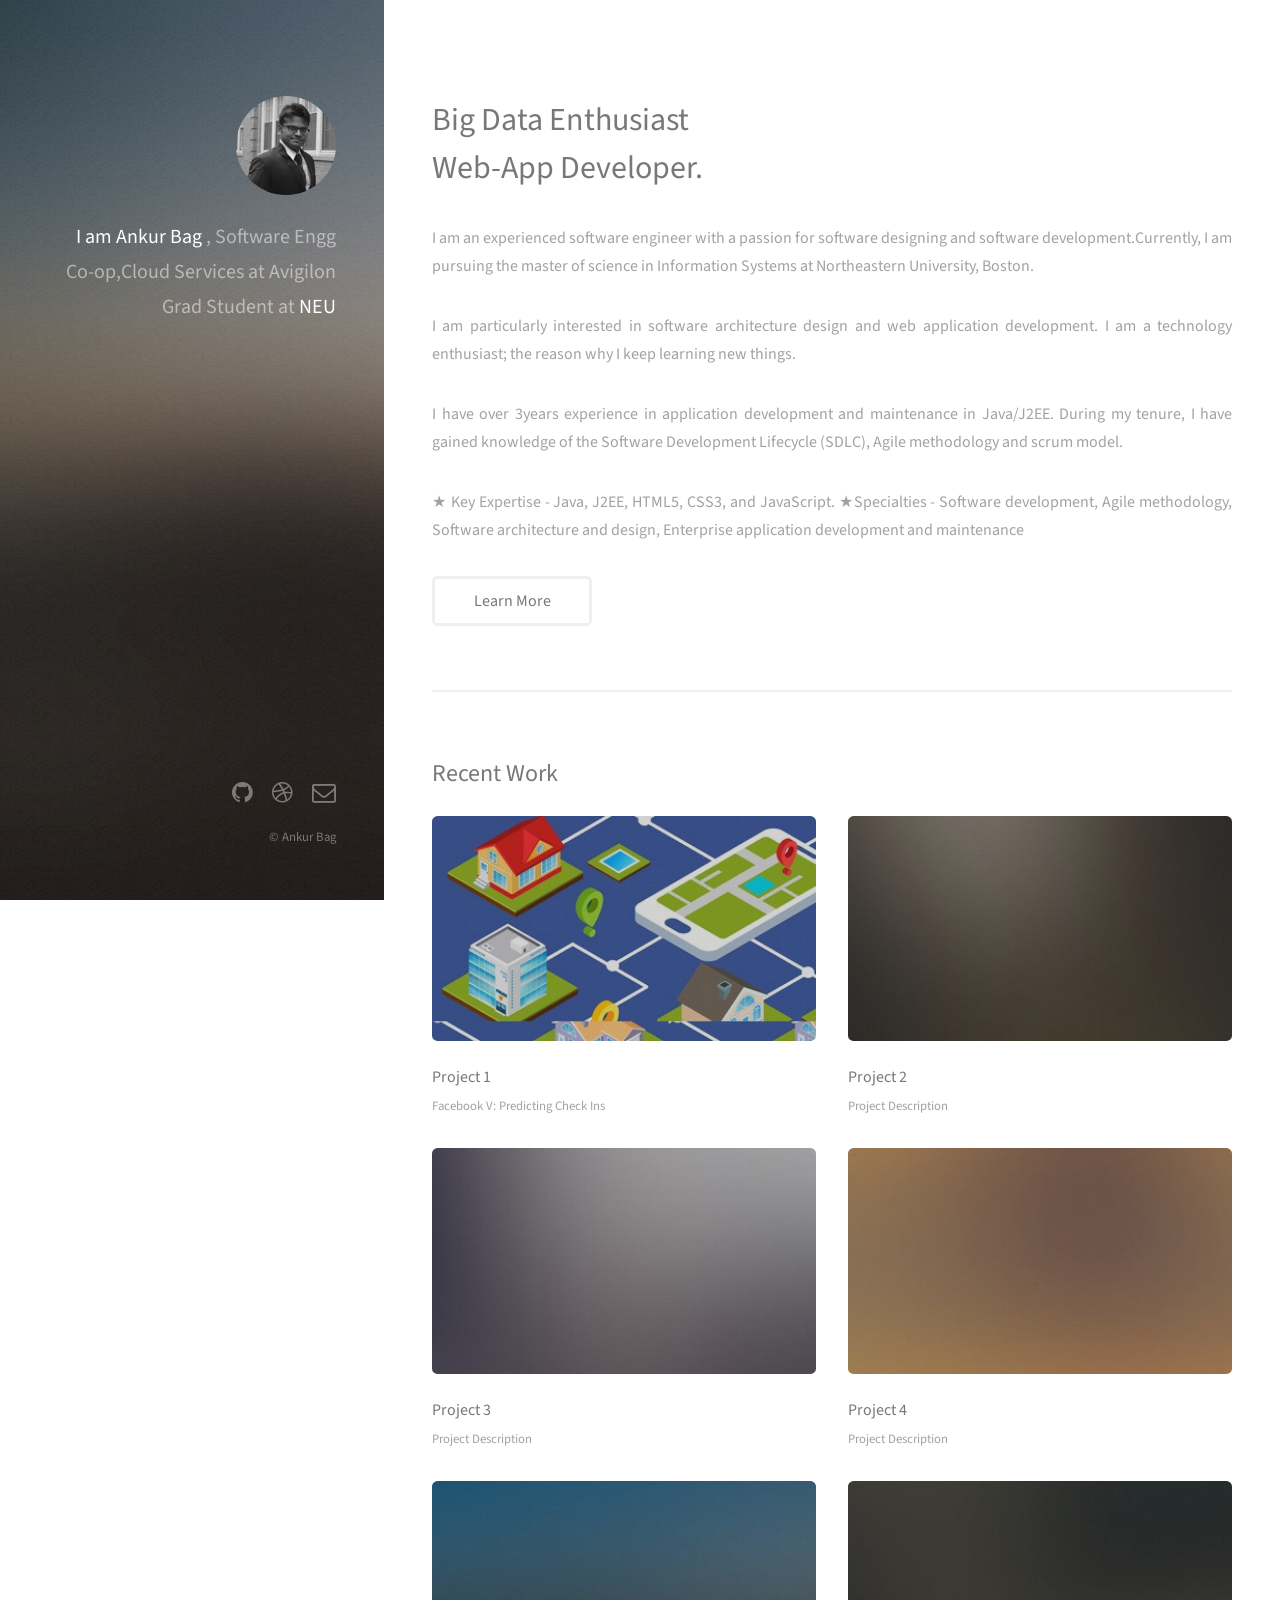
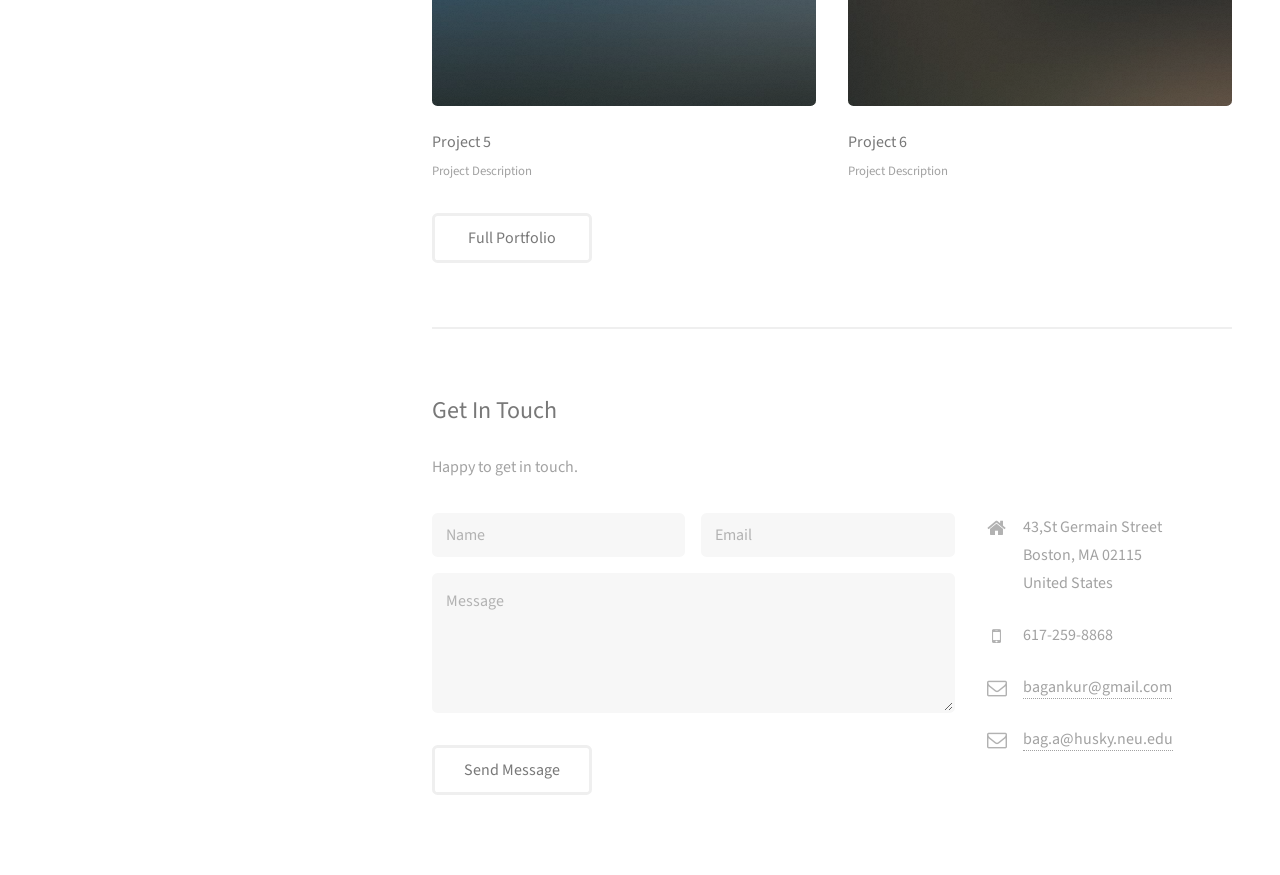
==== commit d4a5175e: "Version-0.1:Added Project Images" ====
--- a/index.html
+++ b/index.html
@@ -52,9 +52,9 @@
 						<h2>Recent Work</h2>
 						<div class="row">
 							<article class="6u 12u$(xsmall) work-item">
-								<a href="images/fulls/01.jpg" class="image fit thumb"><img src="images/thumbs/01.jpg" alt="" /></a>
+								<a href="images/fulls/01.jpeg" class="image fit thumb"><img src="images/thumbs/01_thumb_2.jpg" alt="" /></a>
 								<h3>Project 1</h3>
-								<p>Project Description</p>
+								<p>Facebook V: Predicting Check Ins</p>
 							</article>
 							<article class="6u$ 12u$(xsmall) work-item">
 								<a href="images/fulls/02.jpg" class="image fit thumb"><img src="images/thumbs/02.jpg" alt="" /></a>
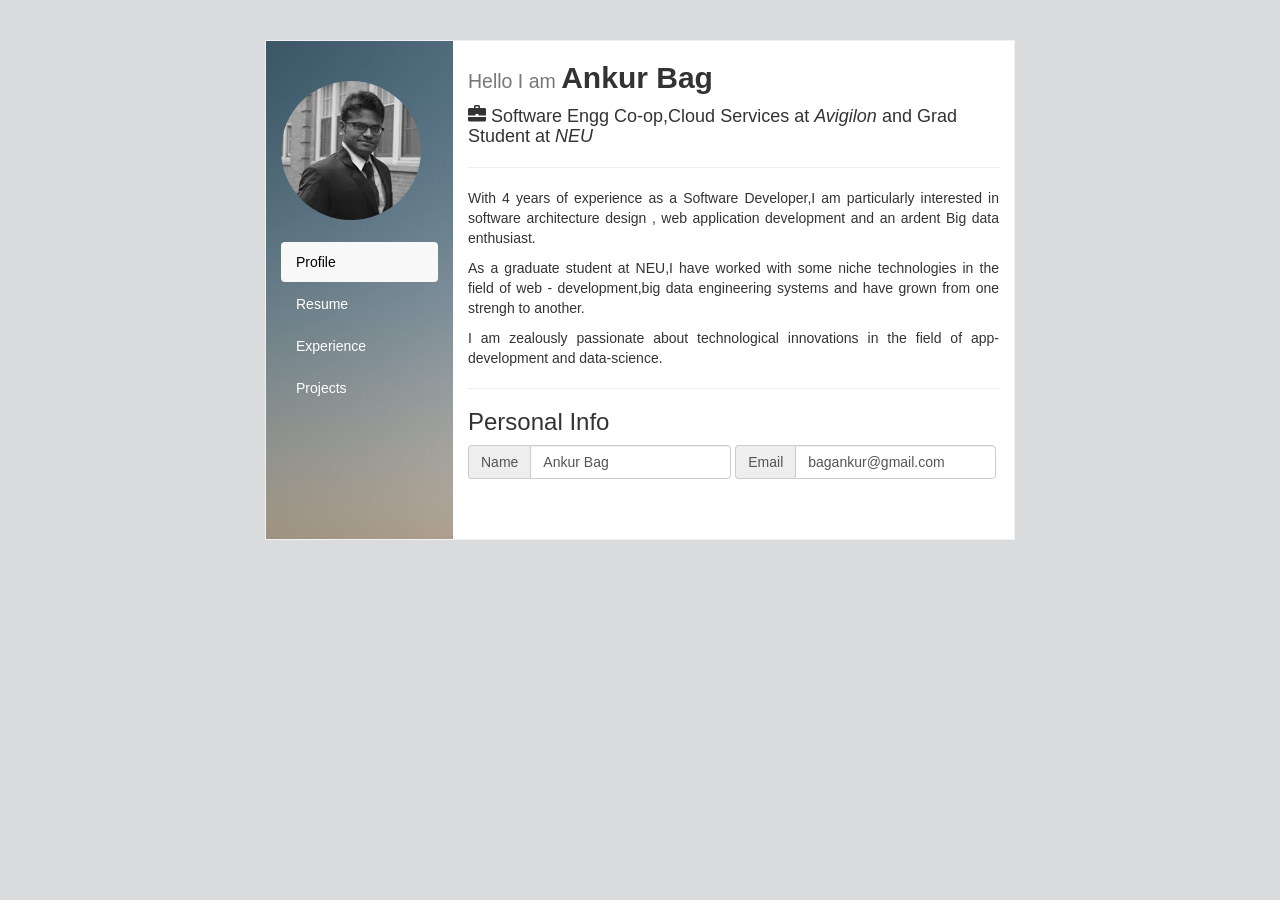
==== commit 1ba0194e: "Version-0.1:Adding new theme" ====
--- a/index.html
+++ b/index.html
@@ -1,477 +1,140 @@
-<!DOCTYPE HTML>
-<!--
-	Strata by HTML5 UP
-	html5up.net | @ajlkn
-	Free for personal and commercial use under the CCA 3.0 license (html5up.net/license)
--->
-<html>
-	<head>
-		<title>Home</title>
-		<meta charset="utf-8" />
-		<meta name="viewport" content="width=device-width, initial-scale=1" />
-		<!--[if lte IE 8]><script src="assets/js/ie/html5shiv.js"></script><![endif]-->
-		<link rel="stylesheet" href="assets/css/main.css" />
-		<!--[if lte IE 8]><link rel="stylesheet" href="assets/css/ie8.css" /><![endif]-->
-	</head>
-	<body id="top">
+<!DOCTYPE html>
+<html lang="en">
+<head>
+  <title>Ankur Bag</title>
+  <meta charset="utf-8">
+  <meta name="viewport" content="width=device-width, initial-scale=1">
+  <link rel="stylesheet" href="https://maxcdn.bootstrapcdn.com/bootstrap/3.3.7/css/bootstrap.min.css">
+  <script src="https://ajax.googleapis.com/ajax/libs/jquery/3.1.1/jquery.min.js"></script>
+  <script src="https://maxcdn.bootstrapcdn.com/bootstrap/3.3.7/js/bootstrap.min.js"></script>
+  <style>
+  body{
+	  background-color:#D9DBDD;
+  }
+    /* Set height of the grid so .sidenav can be 100% (adjust if needed) */
+    .row.content {height: 500px}
+    
+    /* Set gray background color and 100% height */
+    .sidenav {
+      background-color: #f1f1f1;
+      height: 100%;
+    }
+    
+    /* Set black background color, white text and some padding */
+    footer {
+      background-color: #555;
+      color: white;
+      padding: 15px;
+    }
+	#main-body{
+		border-width:1px;
+		border-color: #f1f1f1;
+	}
+    /*.nav-pills > li.active > a, .nav-pills > li.active > a:focus {
+        color: black;
+        background-color: #F8F8F8;
+    }
 
-		<!-- Header -->
-			<header id="header">
-				<div class="inner">
-					<a href="#" class="image avatar"><img src="images/avatar.JPG" alt="" /></a>
-					<h1><strong>I am Ankur Bag</strong> ,<br /> Software Engg Co-op,Cloud Services at Avigilon<br />
-					Grad Student at <strong>NEU</strong><br />
-					</h1>
-				</div>
-			</header>
+        .nav-pills > li.active > a:hover {
+            background-color: #000000;
+            color:white;
+        }
+		.nav-pills{
+            background-color: #000000;
+            color:white;
+        }*/
+		.nav-pills > li> a {
+            /*background-color: #000000;*/
+            color:white;
+        }
+		.nav-pills > li.active > a, .nav-pills > li.active > a:focus {
+        color: black;
+        background-color: #F8F8F8;
+    }
+ 
+    /* On small screens, set height to 'auto' for sidenav and grid */
+    @media screen and (max-width: 767px) {
+      .sidenav {
+        height: auto;
+        padding: 15px;
+      }
+      .row.content {height: auto;} 
+    }
+  </style>
+</head>
+<body>
+<div class="container">
+	<div class="row">
+    	<div class="col-md-12">&nbsp;</div>
+    </div>
+    <div class="row">
+    	<div class="col-md-12">&nbsp;</div>
+    </div>
+    <div class="row">
+    	<div class="col-md-2"></div>
+        <div class="col-md-8">
+        <div class="container-fluid" >
+          <div class="row content" style="border:1px solid #f1f1f1;">
+            <div class="col-sm-3 sidenav" style="background-image:url(images/overlay.png),url(images/bg.jpg)">
+              <h4>&nbsp;</h4>
+              <a href="#" ><img src="images/avatar.JPG" class="img-responsive img-circle" style="border:thin" alt="" /></a>
+              <ul class="nav nav-pills nav-stacked" style="width:100%">
+              <li >&nbsp;</li>
+                <li class="active"><a href="#section1">Profile</a></li>
+                <li><a href="#section2">Resume</a></li>
+                <li><a href="#section3">Experience</a></li>
+                <li><a href="#section3">Projects</a></li>
+              </ul><br>
+              
+            </div>
+        
+            <div class="col-sm-9" style="background-color:#FFFFFF; height: 100%;">
+               
+              <h2><small>Hello I am </small><strong>Ankur Bag</strong>
+</h2>
+              
+              <h4><span class="glyphicon glyphicon-briefcase"></span> Software Engg Co-op,Cloud Services at <i>Avigilon</i> and
+Grad Student at <i>NEU</i></h4>
+<hr>
+<p style="text-align:justify">With 4 years of experience as a Software Developer,I am particularly interested in software architecture design , web application development and an ardent Big data enthusiast.
+</p>
+<p style="text-align:justify">As a graduate student at NEU,I have worked with some niche technologies in the field of web - development,big data engineering systems and have grown from one strengh to another.
+</p>
+<p style="text-align:justify">I am zealously passionate about technological innovations in the field of app-development and data-science.
+</p>
+<hr>
+<h3>Personal Info</h3>
+<form class="form-inline">
+  <div class="form-group">
+    
+    <div class="input-group">
+      <div class="input-group-addon">Name</div>
+      <input type="text" class="form-control" id="name" placeholder="Amount" value="Ankur Bag" readonly style="background-color:#FFFFFF">
+      
+    </div>
+    <div class="input-group">
+      <div class="input-group-addon">Email</div>
+      <input type="email" class="form-control" id="emailid" placeholder="Amount" value="bagankur@gmail.com" readonly style="background-color:#FFFFFF"  />
+      
+    </div>
+  </div>
+  
+</form>
+                </div>
+              </div>
+            </div>
+          </div>
+  <!-- footer -->
+  
+  
+</div>
+        
+        </div>
+        <div class="col-md-2"></div>
 
-		<!-- Main -->
-			<div id="main">
 
-				<!-- One -->
-					<section id="one">
-						<header class="major">
-							<h2>Big Data Enthusiast<br />
-							Web-App Developer.</h2>
-						</header>
-						<p style="text-align:justify">I am an experienced software engineer with a passion for software designing and software development.Currently, I am pursuing the master of science in Information Systems at Northeastern University, Boston. 
-						</p>
-						<p style="text-align:justify">I am particularly interested in software architecture design and web application development. I am a technology enthusiast; the reason why I keep learning new things.
-						</p>
-						<p style="text-align:justify">I have over 3years experience in application development and maintenance in Java/J2EE. During my tenure, I have gained knowledge of the Software Development Lifecycle (SDLC), Agile methodology and scrum model. 
-						</p>
-						<p style="text-align:justify">★ Key Expertise - Java, J2EE, HTML5, CSS3, and JavaScript.
-★Specialties - Software development, Agile methodology, Software architecture and design, Enterprise application development and maintenance</p>
-						<ul class="actions">
-							<li><a href="#" class="button">Learn More</a></li>
-						</ul>
-					</section>
 
-				<!-- Two -->
-					<section id="two">
-						<h2>Recent Work</h2>
-						<div class="row">
-							<article class="6u 12u$(xsmall) work-item">
-								<a href="images/fulls/01.jpeg" class="image fit thumb"><img src="images/thumbs/01_thumb_2.jpg" alt="" /></a>
-								<h3>Project 1</h3>
-								<p>Facebook V: Predicting Check Ins</p>
-							</article>
-							<article class="6u$ 12u$(xsmall) work-item">
-								<a href="images/fulls/02.jpg" class="image fit thumb"><img src="images/thumbs/02.jpg" alt="" /></a>
-								<h3>Project 2</h3>
-								<p>Project Description</p>
-							</article>
-							<article class="6u 12u$(xsmall) work-item">
-								<a href="images/fulls/03.jpg" class="image fit thumb"><img src="images/thumbs/03.jpg" alt="" /></a>
-								<h3>Project 3</h3>
-								<p>Project Description</p>
-							</article>
-							<article class="6u$ 12u$(xsmall) work-item">
-								<a href="images/fulls/04.jpg" class="image fit thumb"><img src="images/thumbs/04.jpg" alt="" /></a>
-								<h3>Project 4</h3>
-								<p>Project Description</p>
-							</article>
-							<article class="6u 12u$(xsmall) work-item">
-								<a href="images/fulls/05.jpg" class="image fit thumb"><img src="images/thumbs/05.jpg" alt="" /></a>
-								<h3>Project 5</h3>
-								<p>Project Description</p>
-							</article>
-							<article class="6u$ 12u$(xsmall) work-item">
-								<a href="images/fulls/06.jpg" class="image fit thumb"><img src="images/thumbs/06.jpg" alt="" /></a>
-								<h3>Project 6</h3>
-								<p>Project Description</p>
-							</article>
-						</div>
-						<ul class="actions">
-							<li><a href="#" class="button">Full Portfolio</a></li>
-						</ul>
-					</section>
 
-				<!-- Three -->
-					<section id="three">
-						<h2>Get In Touch</h2>
-						<p>Happy to get in touch.</p>
-						<div class="row">
-							<div class="8u 12u$(small)">
-								<form method="post" action="#">
-									<div class="row uniform 50%">
-										<div class="6u 12u$(xsmall)"><input type="text" name="name" id="name" placeholder="Name" /></div>
-										<div class="6u$ 12u$(xsmall)"><input type="email" name="email" id="email" placeholder="Email" /></div>
-										<div class="12u$"><textarea name="message" id="message" placeholder="Message" rows="4"></textarea></div>
-									</div>
-								</form>
-								<ul class="actions">
-									<li><input type="submit" value="Send Message" /></li>
-								</ul>
-							</div>
-							<div class="4u$ 12u$(small)">
-								<ul class="labeled-icons">
-									<li>
-										<h3 class="icon fa-home"><span class="label">Address</span></h3>
-										43,St Germain Street<br />
-										Boston, MA 02115<br />
-										United States
-									</li>
-									<li>
-										<h3 class="icon fa-mobile"><span class="label">Phone</span></h3>
-										617-259-8868
-									</li>
-									<li>
-										<h3 class="icon fa-envelope-o"><span class="label">Email</span></h3>
-										<a href="mailto:bagankur@gmail.com">bagankur@gmail.com</a>
-									</li>
-									<li>
-										<h3 class="icon fa-envelope-o"><span class="label">Email</span></h3>
-										<a href="mailto:bag.a@husky.neu.edu">bag.a@husky.neu.edu</a>
-									</li>
-								</ul>
-							</div>
-						</div>
-					</section>
 
-				<!-- Four -->
-				<!--
-					<section id="four">
-						<h2>Elements</h2>
-
-						<section>
-							<h4>Text</h4>
-							<p>This is <b>bold</b> and this is <strong>strong</strong>. This is <i>italic</i> and this is <em>emphasized</em>.
-							This is <sup>superscript</sup> text and this is <sub>subscript</sub> text.
-							This is <u>underlined</u> and this is code: <code>for (;;) { ... }</code>. Finally, <a href="#">this is a link</a>.</p>
-							<hr />
-							<header>
-								<h4>Heading with a Subtitle</h4>
-								<p>Lorem ipsum dolor sit amet nullam id egestas urna aliquam</p>
-							</header>
-							<p>Nunc lacinia ante nunc ac lobortis. Interdum adipiscing gravida odio porttitor sem non mi integer non faucibus ornare mi ut ante amet placerat aliquet. Volutpat eu sed ante lacinia sapien lorem accumsan varius montes viverra nibh in adipiscing blandit tempus accumsan.</p>
-							<header>
-								<h5>Heading with a Subtitle</h5>
-								<p>Lorem ipsum dolor sit amet nullam id egestas urna aliquam</p>
-							</header>
-							<p>Nunc lacinia ante nunc ac lobortis. Interdum adipiscing gravida odio porttitor sem non mi integer non faucibus ornare mi ut ante amet placerat aliquet. Volutpat eu sed ante lacinia sapien lorem accumsan varius montes viverra nibh in adipiscing blandit tempus accumsan.</p>
-							<hr />
-							<h2>Heading Level 2</h2>
-							<h3>Heading Level 3</h3>
-							<h4>Heading Level 4</h4>
-							<h5>Heading Level 5</h5>
-							<h6>Heading Level 6</h6>
-							<hr />
-							<h5>Blockquote</h5>
-							<blockquote>Fringilla nisl. Donec accumsan interdum nisi, quis tincidunt felis sagittis eget tempus euismod. Vestibulum ante ipsum primis in faucibus vestibulum. Blandit adipiscing eu felis iaculis volutpat ac adipiscing accumsan faucibus. Vestibulum ante ipsum primis in faucibus lorem ipsum dolor sit amet nullam adipiscing eu felis.</blockquote>
-							<h5>Preformatted</h5>
-							<pre><code>i = 0;
-
-while (!deck.isInOrder()) {
-print 'Iteration ' + i;
-deck.shuffle();
-i++;
-}
-
-print 'It took ' + i + ' iterations to sort the deck.';</code></pre>
-						</section>
-
-						<section>
-							<h4>Lists</h4>
-							<div class="row">
-								<div class="6u 12u$(xsmall)">
-									<h5>Unordered</h5>
-									<ul>
-										<li>Dolor pulvinar etiam magna etiam.</li>
-										<li>Sagittis adipiscing lorem eleifend.</li>
-										<li>Felis enim feugiat dolore viverra.</li>
-									</ul>
-									<h5>Alternate</h5>
-									<ul class="alt">
-										<li>Dolor pulvinar etiam magna etiam.</li>
-										<li>Sagittis adipiscing lorem eleifend.</li>
-										<li>Felis enim feugiat dolore viverra.</li>
-									</ul>
-								</div>
-								<div class="6u$ 12u$(xsmall)">
-									<h5>Ordered</h5>
-									<ol>
-										<li>Dolor pulvinar etiam magna etiam.</li>
-										<li>Etiam vel felis at lorem sed viverra.</li>
-										<li>Felis enim feugiat dolore viverra.</li>
-										<li>Dolor pulvinar etiam magna etiam.</li>
-										<li>Etiam vel felis at lorem sed viverra.</li>
-										<li>Felis enim feugiat dolore viverra.</li>
-									</ol>
-									<h5>Icons</h5>
-									<ul class="icons">
-										<li><a href="#" class="icon fa-twitter"><span class="label">Twitter</span></a></li>
-										<li><a href="#" class="icon fa-facebook"><span class="label">Facebook</span></a></li>
-										<li><a href="#" class="icon fa-instagram"><span class="label">Instagram</span></a></li>
-										<li><a href="#" class="icon fa-github"><span class="label">Github</span></a></li>
-										<li><a href="#" class="icon fa-dribbble"><span class="label">Dribbble</span></a></li>
-										<li><a href="#" class="icon fa-tumblr"><span class="label">Tumblr</span></a></li>
-									</ul>
-								</div>
-							</div>
-							<h5>Actions</h5>
-							<ul class="actions">
-								<li><a href="#" class="button special">Default</a></li>
-								<li><a href="#" class="button">Default</a></li>
-							</ul>
-							<ul class="actions small">
-								<li><a href="#" class="button special small">Small</a></li>
-								<li><a href="#" class="button small">Small</a></li>
-							</ul>
-							<div class="row">
-								<div class="6u 12u$(small)">
-									<ul class="actions vertical">
-										<li><a href="#" class="button special">Default</a></li>
-										<li><a href="#" class="button">Default</a></li>
-									</ul>
-								</div>
-								<div class="6u$ 12u$(small)">
-									<ul class="actions vertical small">
-										<li><a href="#" class="button special small">Small</a></li>
-										<li><a href="#" class="button small">Small</a></li>
-									</ul>
-								</div>
-								<div class="6u 12u$(small)">
-									<ul class="actions vertical">
-										<li><a href="#" class="button special fit">Default</a></li>
-										<li><a href="#" class="button fit">Default</a></li>
-									</ul>
-								</div>
-								<div class="6u$ 12u$(small)">
-									<ul class="actions vertical small">
-										<li><a href="#" class="button special small fit">Small</a></li>
-										<li><a href="#" class="button small fit">Small</a></li>
-									</ul>
-								</div>
-							</div>
-						</section>
-
-						<section>
-							<h4>Table</h4>
-							<h5>Default</h5>
-							<div class="table-wrapper">
-								<table>
-									<thead>
-										<tr>
-											<th>Name</th>
-											<th>Description</th>
-											<th>Price</th>
-										</tr>
-									</thead>
-									<tbody>
-										<tr>
-											<td>Item One</td>
-											<td>Ante turpis integer aliquet porttitor.</td>
-											<td>29.99</td>
-										</tr>
-										<tr>
-											<td>Item Two</td>
-											<td>Vis ac commodo adipiscing arcu aliquet.</td>
-											<td>19.99</td>
-										</tr>
-										<tr>
-											<td>Item Three</td>
-											<td> Morbi faucibus arcu accumsan lorem.</td>
-											<td>29.99</td>
-										</tr>
-										<tr>
-											<td>Item Four</td>
-											<td>Vitae integer tempus condimentum.</td>
-											<td>19.99</td>
-										</tr>
-										<tr>
-											<td>Item Five</td>
-											<td>Ante turpis integer aliquet porttitor.</td>
-											<td>29.99</td>
-										</tr>
-									</tbody>
-									<tfoot>
-										<tr>
-											<td colspan="2"></td>
-											<td>100.00</td>
-										</tr>
-									</tfoot>
-								</table>
-							</div>
-
-							<h5>Alternate</h5>
-							<div class="table-wrapper">
-								<table class="alt">
-									<thead>
-										<tr>
-											<th>Name</th>
-											<th>Description</th>
-											<th>Price</th>
-										</tr>
-									</thead>
-									<tbody>
-										<tr>
-											<td>Item One</td>
-											<td>Ante turpis integer aliquet porttitor.</td>
-											<td>29.99</td>
-										</tr>
-										<tr>
-											<td>Item Two</td>
-											<td>Vis ac commodo adipiscing arcu aliquet.</td>
-											<td>19.99</td>
-										</tr>
-										<tr>
-											<td>Item Three</td>
-											<td> Morbi faucibus arcu accumsan lorem.</td>
-											<td>29.99</td>
-										</tr>
-										<tr>
-											<td>Item Four</td>
-											<td>Vitae integer tempus condimentum.</td>
-											<td>19.99</td>
-										</tr>
-										<tr>
-											<td>Item Five</td>
-											<td>Ante turpis integer aliquet porttitor.</td>
-											<td>29.99</td>
-										</tr>
-									</tbody>
-									<tfoot>
-										<tr>
-											<td colspan="2"></td>
-											<td>100.00</td>
-										</tr>
-									</tfoot>
-								</table>
-							</div>
-						</section>
-
-						<section>
-							<h4>Buttons</h4>
-							<ul class="actions">
-								<li><a href="#" class="button special">Special</a></li>
-								<li><a href="#" class="button">Default</a></li>
-							</ul>
-							<ul class="actions">
-								<li><a href="#" class="button big">Big</a></li>
-								<li><a href="#" class="button">Default</a></li>
-								<li><a href="#" class="button small">Small</a></li>
-							</ul>
-							<ul class="actions fit">
-								<li><a href="#" class="button special fit">Fit</a></li>
-								<li><a href="#" class="button fit">Fit</a></li>
-							</ul>
-							<ul class="actions fit small">
-								<li><a href="#" class="button special fit small">Fit + Small</a></li>
-								<li><a href="#" class="button fit small">Fit + Small</a></li>
-							</ul>
-							<ul class="actions">
-								<li><a href="#" class="button special icon fa-download">Icon</a></li>
-								<li><a href="#" class="button icon fa-download">Icon</a></li>
-							</ul>
-							<ul class="actions">
-								<li><span class="button special disabled">Special</span></li>
-								<li><span class="button disabled">Default</span></li>
-							</ul>
-						</section>
-
-						<section>
-							<h4>Form</h4>
-							<form method="post" action="#">
-								<div class="row uniform 50%">
-									<div class="6u 12u$(xsmall)">
-										<input type="text" name="demo-name" id="demo-name" value="" placeholder="Name" />
-									</div>
-									<div class="6u$ 12u$(xsmall)">
-										<input type="email" name="demo-email" id="demo-email" value="" placeholder="Email" />
-									</div>
-									<div class="12u$">
-										<div class="select-wrapper">
-											<select name="demo-category" id="demo-category">
-												<option value="">- Category -</option>
-												<option value="1">Manufacturing</option>
-												<option value="1">Shipping</option>
-												<option value="1">Administration</option>
-												<option value="1">Human Resources</option>
-											</select>
-										</div>
-									</div>
-									<div class="4u 12u$(small)">
-										<input type="radio" id="demo-priority-low" name="demo-priority" checked>
-										<label for="demo-priority-low">Low Priority</label>
-									</div>
-									<div class="4u 12u$(small)">
-										<input type="radio" id="demo-priority-normal" name="demo-priority">
-										<label for="demo-priority-normal">Normal Priority</label>
-									</div>
-									<div class="4u$ 12u(small)">
-										<input type="radio" id="demo-priority-high" name="demo-priority">
-										<label for="demo-priority-high">High Priority</label>
-									</div>
-									<div class="6u 12u$(small)">
-										<input type="checkbox" id="demo-copy" name="demo-copy">
-										<label for="demo-copy">Email me a copy of this message</label>
-									</div>
-									<div class="6u$ 12u$(small)">
-										<input type="checkbox" id="demo-human" name="demo-human" checked>
-										<label for="demo-human">I am a human and not a robot</label>
-									</div>
-									<div class="12u$">
-										<textarea name="demo-message" id="demo-message" placeholder="Enter your message" rows="6"></textarea>
-									</div>
-									<div class="12u$">
-										<ul class="actions">
-											<li><input type="submit" value="Send Message" class="special" /></li>
-											<li><input type="reset" value="Reset" /></li>
-										</ul>
-									</div>
-								</div>
-							</form>
-						</section>
-
-						<section>
-							<h4>Image</h4>
-							<h5>Fit</h5>
-							<div class="box alt">
-								<div class="row 50% uniform">
-									<div class="12u$"><span class="image fit"><img src="images/fulls/05.jpg" alt="" /></span></div>
-									<div class="4u"><span class="image fit"><img src="images/thumbs/01.jpg" alt="" /></span></div>
-									<div class="4u"><span class="image fit"><img src="images/thumbs/02.jpg" alt="" /></span></div>
-									<div class="4u$"><span class="image fit"><img src="images/thumbs/03.jpg" alt="" /></span></div>
-									<div class="4u"><span class="image fit"><img src="images/thumbs/04.jpg" alt="" /></span></div>
-									<div class="4u"><span class="image fit"><img src="images/thumbs/05.jpg" alt="" /></span></div>
-									<div class="4u$"><span class="image fit"><img src="images/thumbs/06.jpg" alt="" /></span></div>
-									<div class="4u"><span class="image fit"><img src="images/thumbs/03.jpg" alt="" /></span></div>
-									<div class="4u"><span class="image fit"><img src="images/thumbs/02.jpg" alt="" /></span></div>
-									<div class="4u$"><span class="image fit"><img src="images/thumbs/01.jpg" alt="" /></span></div>
-								</div>
-							</div>
-							<h5>Left &amp; Right</h5>
-							<p><span class="image left"><img src="images/avatar.jpg" alt="" /></span>Fringilla nisl. Donec accumsan interdum nisi, quis tincidunt felis sagittis eget. tempus euismod. Vestibulum ante ipsum primis in faucibus vestibulum. Blandit adipiscing eu felis iaculis volutpat ac adipiscing accumsan eu faucibus. Integer ac pellentesque praesent tincidunt felis sagittis eget. tempus euismod. Vestibulum ante ipsum primis in faucibus vestibulum. Blandit adipiscing eu felis iaculis volutpat ac adipiscing accumsan eu faucibus. Integer ac pellentesque praesent. Donec accumsan interdum nisi, quis tincidunt felis sagittis eget. tempus euismod. Vestibulum ante ipsum primis in faucibus vestibulum. Blandit adipiscing eu felis iaculis volutpat ac adipiscing accumsan eu faucibus. Integer ac pellentesque praesent tincidunt felis sagittis eget. tempus euismod. Vestibulum ante ipsum primis in faucibus vestibulum. Blandit adipiscing eu felis iaculis volutpat ac adipiscing accumsan eu faucibus. Integer ac pellentesque praesent.</p>
-							<p><span class="image right"><img src="images/avatar.jpg" alt="" /></span>Fringilla nisl. Donec accumsan interdum nisi, quis tincidunt felis sagittis eget. tempus euismod. Vestibulum ante ipsum primis in faucibus vestibulum. Blandit adipiscing eu felis iaculis volutpat ac adipiscing accumsan eu faucibus. Integer ac pellentesque praesent tincidunt felis sagittis eget. tempus euismod. Vestibulum ante ipsum primis in faucibus vestibulum. Blandit adipiscing eu felis iaculis volutpat ac adipiscing accumsan eu faucibus. Integer ac pellentesque praesent. Donec accumsan interdum nisi, quis tincidunt felis sagittis eget. tempus euismod. Vestibulum ante ipsum primis in faucibus vestibulum. Blandit adipiscing eu felis iaculis volutpat ac adipiscing accumsan eu faucibus. Integer ac pellentesque praesent tincidunt felis sagittis eget. tempus euismod. Vestibulum ante ipsum primis in faucibus vestibulum. Blandit adipiscing eu felis iaculis volutpat ac adipiscing accumsan eu faucibus. Integer ac pellentesque praesent.</p>
-						</section>
-
-					</section>
-				-->
-
-			</div>
-
-		<!-- Footer -->
-			<footer id="footer">
-				<div class="inner">
-					<ul class="icons">
-						<li><a href="https://github.com/ankurbag" class="icon fa-github"><span class="label">Github</span></a></li>
-						<li><a href="https://www.linkedin.com/in/ankurbag/" class="icon fa-dribbble"><span class="label">Dribbble</span></a></li>
-						<li><a href="#" class="icon fa-envelope-o"><span class="label">Email</span></a></li>
-					</ul>
-					<ul class="copyright">
-						<li>&copy; Ankur Bag</li>
-					</ul>
-				</div>
-			</footer>
-
-		<!-- Scripts -->
-			<script src="assets/js/jquery.min.js"></script>
-			<script src="assets/js/jquery.poptrox.min.js"></script>
-			<script src="assets/js/skel.min.js"></script>
-			<script src="assets/js/util.js"></script>
-			<!--[if lte IE 8]><script src="assets/js/ie/respond.min.js"></script><![endif]-->
-			<script src="assets/js/main.js"></script>
-
-	</body>
-</html>+</body>
+</html>
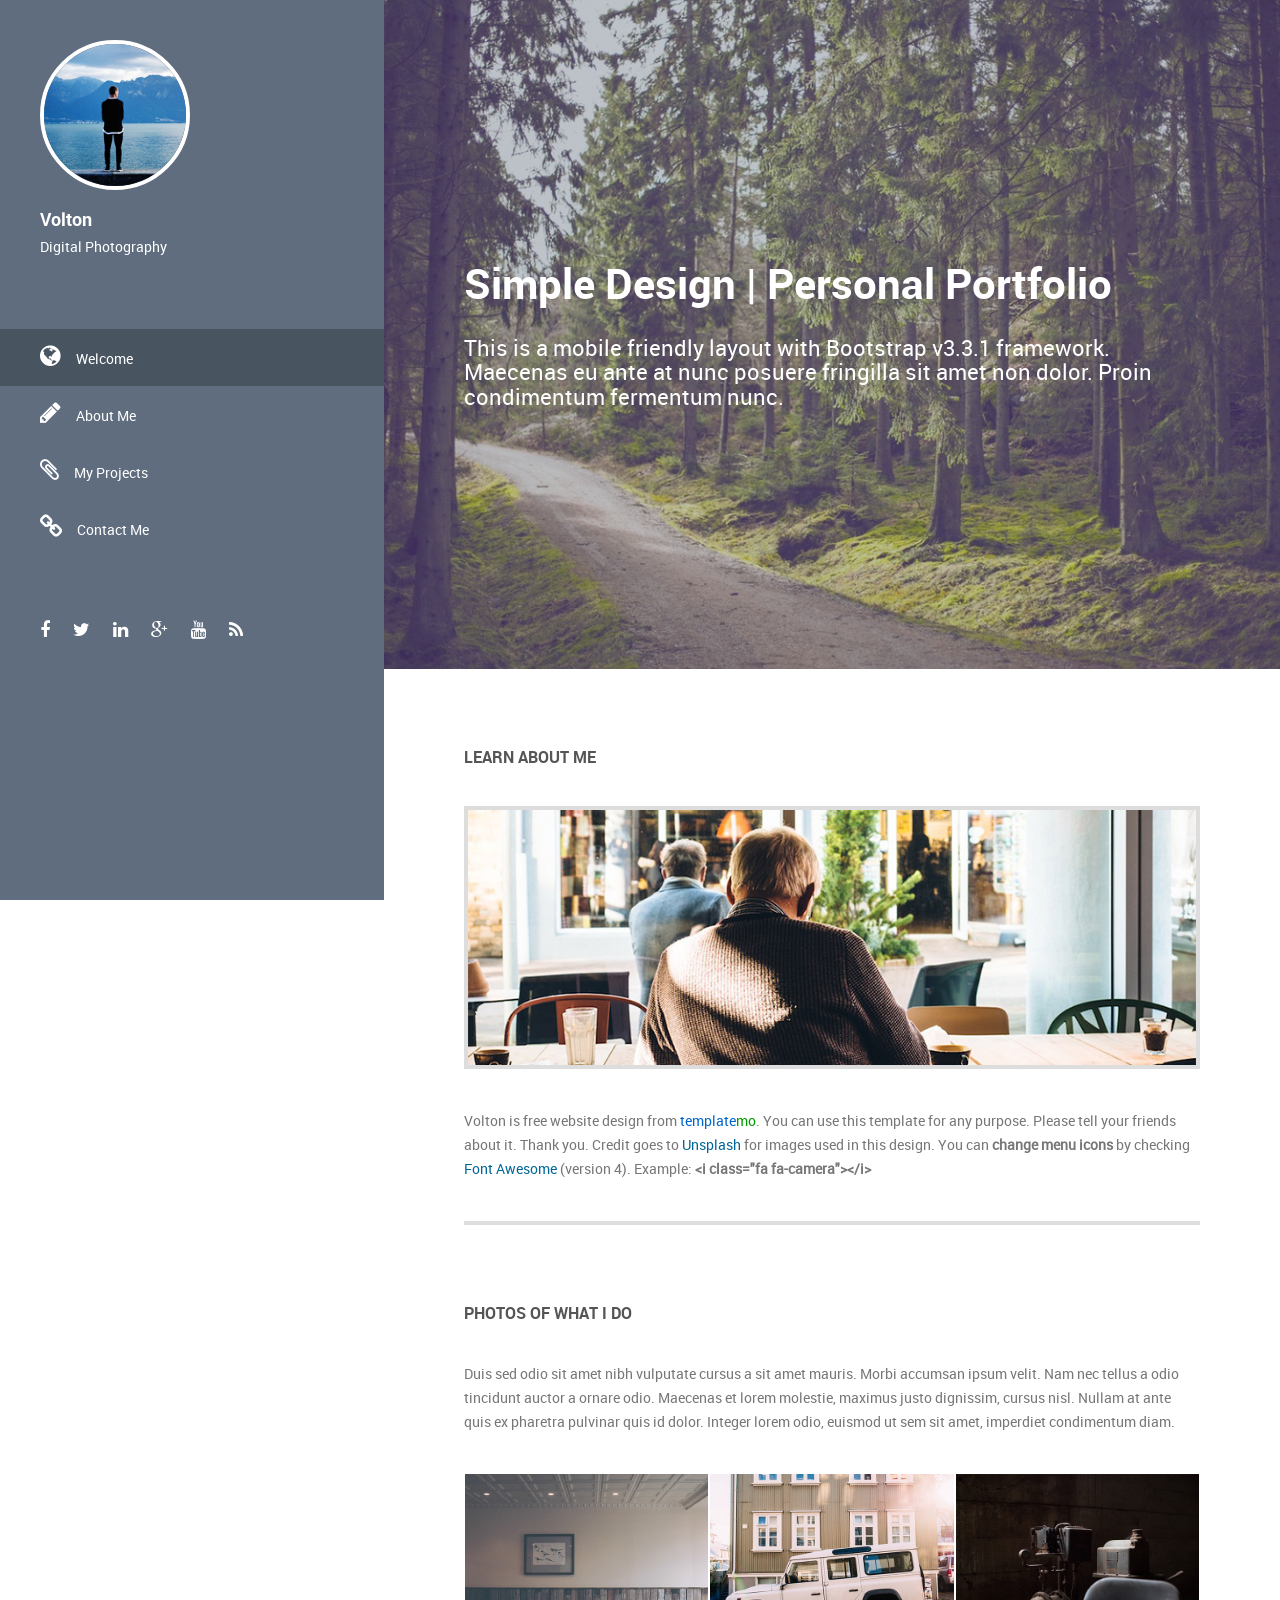
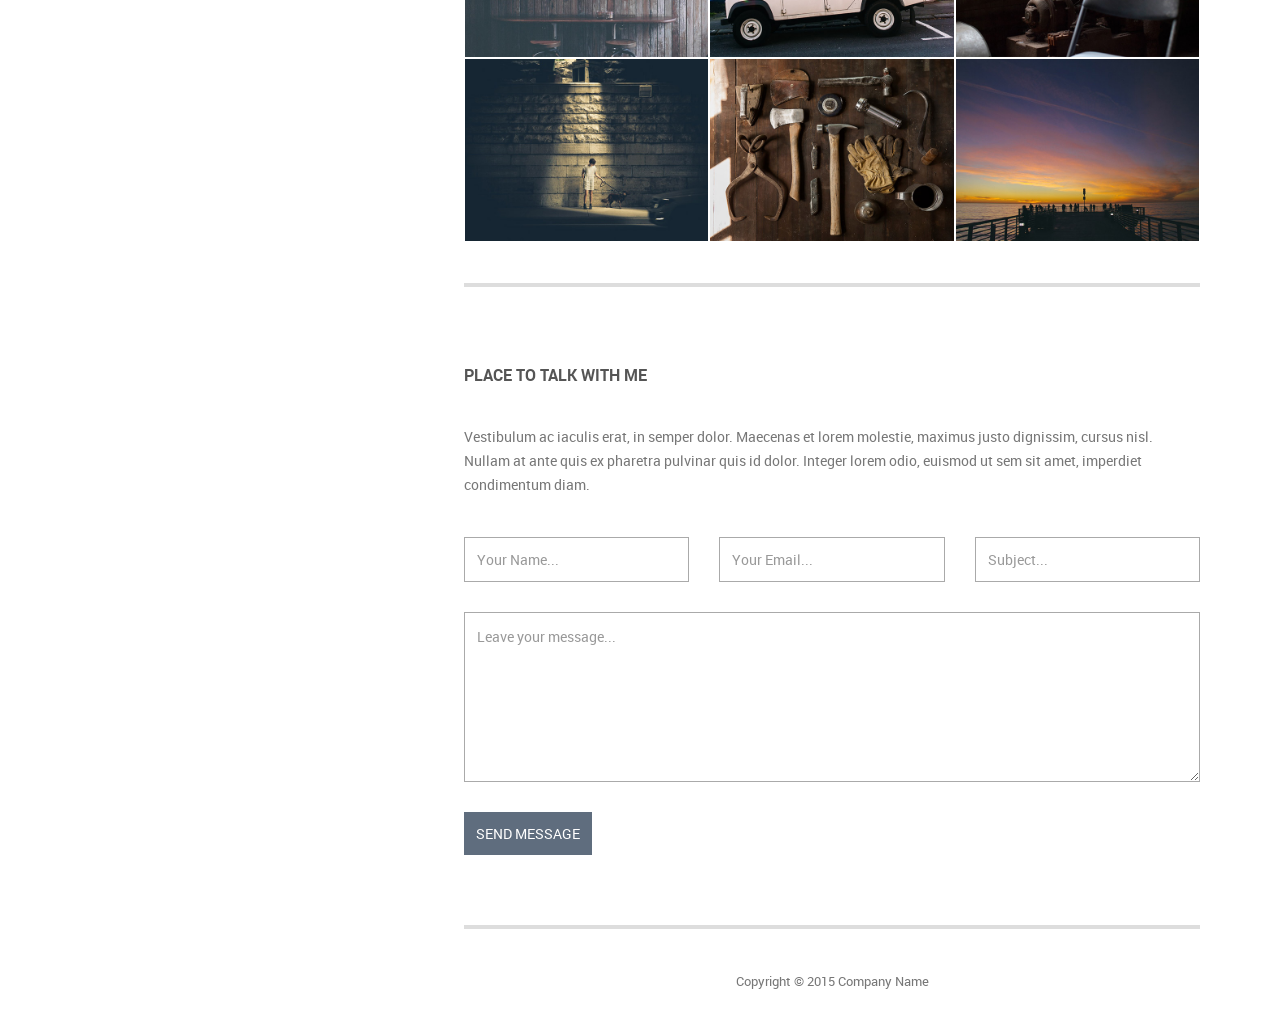
==== commit 2788d49b: "Version-0.2 : Updated new theme" ====
--- a/index.html
+++ b/index.html
@@ -1,140 +1,238 @@
-<!DOCTYPE html>
-<html lang="en">
-<head>
-  <title>Ankur Bag</title>
-  <meta charset="utf-8">
-  <meta name="viewport" content="width=device-width, initial-scale=1">
-  <link rel="stylesheet" href="https://maxcdn.bootstrapcdn.com/bootstrap/3.3.7/css/bootstrap.min.css">
-  <script src="https://ajax.googleapis.com/ajax/libs/jquery/3.1.1/jquery.min.js"></script>
-  <script src="https://maxcdn.bootstrapcdn.com/bootstrap/3.3.7/js/bootstrap.min.js"></script>
-  <style>
-  body{
-	  background-color:#D9DBDD;
-  }
-    /* Set height of the grid so .sidenav can be 100% (adjust if needed) */
-    .row.content {height: 500px}
-    
-    /* Set gray background color and 100% height */
-    .sidenav {
-      background-color: #f1f1f1;
-      height: 100%;
-    }
-    
-    /* Set black background color, white text and some padding */
-    footer {
-      background-color: #555;
-      color: white;
-      padding: 15px;
-    }
-	#main-body{
-		border-width:1px;
-		border-color: #f1f1f1;
-	}
-    /*.nav-pills > li.active > a, .nav-pills > li.active > a:focus {
-        color: black;
-        background-color: #F8F8F8;
-    }
-
-        .nav-pills > li.active > a:hover {
-            background-color: #000000;
-            color:white;
-        }
-		.nav-pills{
-            background-color: #000000;
-            color:white;
-        }*/
-		.nav-pills > li> a {
-            /*background-color: #000000;*/
-            color:white;
-        }
-		.nav-pills > li.active > a, .nav-pills > li.active > a:focus {
-        color: black;
-        background-color: #F8F8F8;
-    }
- 
-    /* On small screens, set height to 'auto' for sidenav and grid */
-    @media screen and (max-width: 767px) {
-      .sidenav {
-        height: auto;
-        padding: 15px;
-      }
-      .row.content {height: auto;} 
-    }
-  </style>
-</head>
-<body>
-<div class="container">
-	<div class="row">
-    	<div class="col-md-12">&nbsp;</div>
-    </div>
-    <div class="row">
-    	<div class="col-md-12">&nbsp;</div>
-    </div>
-    <div class="row">
-    	<div class="col-md-2"></div>
-        <div class="col-md-8">
-        <div class="container-fluid" >
-          <div class="row content" style="border:1px solid #f1f1f1;">
-            <div class="col-sm-3 sidenav" style="background-image:url(images/overlay.png),url(images/bg.jpg)">
-              <h4>&nbsp;</h4>
-              <a href="#" ><img src="images/avatar.JPG" class="img-responsive img-circle" style="border:thin" alt="" /></a>
-              <ul class="nav nav-pills nav-stacked" style="width:100%">
-              <li >&nbsp;</li>
-                <li class="active"><a href="#section1">Profile</a></li>
-                <li><a href="#section2">Resume</a></li>
-                <li><a href="#section3">Experience</a></li>
-                <li><a href="#section3">Projects</a></li>
-              </ul><br>
-              
-            </div>
-        
-            <div class="col-sm-9" style="background-color:#FFFFFF; height: 100%;">
-               
-              <h2><small>Hello I am </small><strong>Ankur Bag</strong>
-</h2>
-              
-              <h4><span class="glyphicon glyphicon-briefcase"></span> Software Engg Co-op,Cloud Services at <i>Avigilon</i> and
-Grad Student at <i>NEU</i></h4>
-<hr>
-<p style="text-align:justify">With 4 years of experience as a Software Developer,I am particularly interested in software architecture design , web application development and an ardent Big data enthusiast.
-</p>
-<p style="text-align:justify">As a graduate student at NEU,I have worked with some niche technologies in the field of web - development,big data engineering systems and have grown from one strengh to another.
-</p>
-<p style="text-align:justify">I am zealously passionate about technological innovations in the field of app-development and data-science.
-</p>
-<hr>
-<h3>Personal Info</h3>
-<form class="form-inline">
-  <div class="form-group">
-    
-    <div class="input-group">
-      <div class="input-group-addon">Name</div>
-      <input type="text" class="form-control" id="name" placeholder="Amount" value="Ankur Bag" readonly style="background-color:#FFFFFF">
-      
-    </div>
-    <div class="input-group">
-      <div class="input-group-addon">Email</div>
-      <input type="email" class="form-control" id="emailid" placeholder="Amount" value="bagankur@gmail.com" readonly style="background-color:#FFFFFF"  />
-      
-    </div>
-  </div>
-  
-</form>
-                </div>
-              </div>
-            </div>
-          </div>
-  <!-- footer -->
-  
-  
-</div>
-        
-        </div>
-        <div class="col-md-2"></div>
-
-
-
-
-
-</body>
-</html>
+<!DOCTYPE html>
+<!--[if lt IE 7]>      <html class="no-js lt-ie9 lt-ie8 lt-ie7"> <![endif]-->
+<!--[if IE 7]>         <html class="no-js lt-ie9 lt-ie8"> <![endif]-->
+<!--[if IE 8]>         <html class="no-js lt-ie9"> <![endif]-->
+<!--[if gt IE 8]><!--> <html class="no-js"> <!--<![endif]-->
+    <head>
+        <meta charset="utf-8">
+        <meta http-equiv="X-UA-Compatible" content="IE=edge">
+        <title>Ankur Bag</title>
+        <meta name="description" content="">
+        <!-- 
+    	Volton Template
+    	http://www.templatemo.com/tm-441-volton
+        -->
+        <meta name="viewport" content="width=device-width, initial-scale=1">
+        
+        <link rel="stylesheet" href="css/normalize.css">
+        <link rel="stylesheet" href="css/font-awesome.css">
+        <link rel="stylesheet" href="css/bootstrap.min.css">
+        <link rel="stylesheet" href="css/templatemo-style.css">
+        <script src="js/vendor/modernizr-2.6.2.min.js"></script>
+    </head>
+    <body>
+        <!--[if lt IE 7]>
+            <p class="browsehappy">You are using an <strong>outdated</strong> browser. Please <a href="http://browsehappy.com/">upgrade your browser</a> to improve your experience.</p>
+        <![endif]-->
+    
+        <div class="responsive-header visible-xs visible-sm">
+            <div class="container">
+                <div class="row">
+                    <div class="col-md-12">
+                        <div class="top-section">
+                            <div class="profile-image">
+                                <img src="img/avatar.JPG" alt="Ankur">
+                            </div>
+                            <div class="profile-content">
+                                <h3 class="profile-title">Ankur Bag</h3>
+                                <p class="profile-description">Software Engg</p>
+                            </div>
+                        </div>
+                    </div>
+                </div>
+                <a href="#" class="toggle-menu"><i class="fa fa-bars"></i></a>
+                <div class="main-navigation responsive-menu">
+                    <ul class="navigation">
+                        <li><a href="#top"><i class="fa fa-home"></i>Home</a></li>
+                        <li><a href="#about"><i class="fa fa-user"></i>About Me</a></li>
+                        <li><a href="#projects"><i class="fa fa-newspaper-o"></i>My Projects</a></li>
+                        <li><a href="#contact"><i class="fa fa-envelope"></i>Contact Me</a></li>
+                    </ul>
+                </div>
+            </div>
+        </div>
+
+        <!-- SIDEBAR -->
+        <div class="sidebar-menu hidden-xs hidden-sm">
+            <div class="top-section">
+                <div class="profile-image">
+                    <img src="img/profile.jpg" alt="Volton">
+                </div>
+                <h3 class="profile-title">Volton</h3>
+                <p class="profile-description">Digital Photography</p>
+            </div> <!-- top-section -->
+            <div class="main-navigation">
+                <ul class="navigation">
+                    <li><a href="#top"><i class="fa fa-globe"></i>Welcome</a></li>
+                    <li><a href="#about"><i class="fa fa-pencil"></i>About Me</a></li>
+                    <li><a href="#projects"><i class="fa fa-paperclip"></i>My Projects</a></li>
+                    <li><a href="#contact"><i class="fa fa-link"></i>Contact Me</a></li>
+                </ul>
+            </div> <!-- .main-navigation -->
+            <div class="social-icons">
+                <ul>
+                    <li><a href="#"><i class="fa fa-facebook"></i></a></li>
+                    <li><a href="#"><i class="fa fa-twitter"></i></a></li>
+                    <li><a href="#"><i class="fa fa-linkedin"></i></a></li>
+                    <li><a href="#"><i class="fa fa-google-plus"></i></a></li>
+                    <li><a href="#"><i class="fa fa-youtube"></i></a></li>
+                    <li><a href="#"><i class="fa fa-rss"></i></a></li>
+                </ul>
+            </div> <!-- .social-icons -->
+        </div> <!-- .sidebar-menu -->
+        
+
+        <div class="banner-bg" id="top">
+            <div class="banner-overlay"></div>
+            <div class="welcome-text">
+                <h2>Simple Design | Personal Portfolio</h2>
+                <h5>This is a mobile friendly layout with Bootstrap v3.3.1 framework. Maecenas eu ante at nunc posuere fringilla sit amet non dolor. Proin condimentum fermentum nunc.</h5>
+            </div>
+        </div>
+
+        <!-- MAIN CONTENT -->
+        <div class="main-content">
+            <div class="fluid-container">
+
+                <div class="content-wrapper">
+                
+                    <!-- ABOUT -->
+                    <div class="page-section" id="about">
+                    <div class="row">
+                        <div class="col-md-12">
+                            <h4 class="widget-title">Learn About Me</h4>
+                            <div class="about-image">
+                                <img src="img/8.jpg" alt="about me">
+                            </div>
+                            <p>Volton is free website design from <span class="blue">template</span><span class="green">mo</span>. You can use this template for any purpose. Please tell your friends about it. Thank you. Credit goes to <a rel="nofollow" href="http://unsplash.com" target="_parent">Unsplash</a> for images used in this design. You can <strong>change menu icons</strong> by checking <a rel="nofollow" href="http://fontawesome.info/font-awesome-icon-world-map/" target="_parent">Font Awesome</a> (version 4). Example: <strong>&lt;i class=&quot;fa fa-camera&quot;&gt;&lt;/i&gt;</strong></p>
+                            <hr>
+                        </div>
+                    </div> <!-- #about -->
+                    </div>
+                    
+                    <!-- PROJECTS -->
+                    <div class="page-section" id="projects">
+                    <div class="row">
+                        <div class="col-md-12">
+                            <h4 class="widget-title">PHOTOS OF WHAT I DO</h4>
+                            <p>Duis sed odio sit amet nibh vulputate cursus a sit amet mauris. Morbi accumsan ipsum velit. Nam nec tellus a odio tincidunt auctor a ornare odio. Maecenas et lorem molestie, maximus justo dignissim, cursus nisl. Nullam at ante quis ex pharetra pulvinar quis id dolor. Integer lorem odio, euismod ut sem sit amet, imperdiet condimentum diam.</p>
+                        </div>
+                    </div>
+                    <div class="row projects-holder">
+                        <div class="col-md-4 col-sm-6">
+                            <div class="project-item">
+                                <img src="img/1.jpg" alt="">
+                                <div class="project-hover">
+                                    <div class="inside">
+                                        <h5><a href="#">Pellentesque porta ligula</a></h5>
+                                        <p>Lorem ipsum dolor sit amet, consectetur adipiscing elit. Aliquam cursus</p>
+                                    </div>
+                                </div>
+                            </div>
+                        </div>
+                        <div class="col-md-4 col-sm-6">
+                            <div class="project-item">
+                                <img src="img/2.jpg" alt="">
+                                <div class="project-hover">
+                                    <div class="inside">
+                                        <h5><a href="#">Pellentesque porta ligula</a></h5>
+                                        <p>Lorem ipsum dolor sit amet, consectetur adipiscing elit. Aliquam cursus</p>
+                                    </div>
+                                </div>
+                            </div>
+                        </div>
+                        <div class="col-md-4 col-sm-6">
+                            <div class="project-item">
+                                <img src="img/3.jpg" alt="">
+                                <div class="project-hover">
+                                    <div class="inside">
+                                        <h5><a href="#">Pellentesque porta ligula</a></h5>
+                                        <p>Lorem ipsum dolor sit amet, consectetur adipiscing elit. Aliquam cursus.</p>
+                                    </div>
+                                </div>
+                            </div>
+                        </div>
+                        <div class="col-md-4 col-sm-6">
+                            <div class="project-item">
+                                <img src="img/4.jpg" alt="">
+                                <div class="project-hover">
+                                    <div class="inside">
+                                        <h5><a href="#">Pellentesque porta ligula</a></h5>
+                                        <p>Quisque mattis sit amet dolor eu scelerisque. Vivamus bibendum massa et nisl tempus commodo.</p>
+                                    </div>
+                                </div>
+                            </div>
+                        </div>
+                        <div class="col-md-4 col-sm-6">
+                            <div class="project-item">
+                                <img src="img/5.jpg" alt="">
+                                <div class="project-hover">
+                                    <div class="inside">
+                                        <h5><a href="#">Pellentesque porta ligula</a></h5>
+                                        <p>Quisque mattis sit amet dolor eu scelerisque. Vivamus bibendum massa et nisl tempus commodo.</p>
+                                    </div>
+                                </div>
+                            </div>
+                        </div>
+                        <div class="col-md-4 col-sm-6">
+                            <div class="project-item">
+                                <img src="img/6.jpg" alt="">
+                                <div class="project-hover">
+                                    <div class="inside">
+                                        <h5><a href="#">Pellentesque porta ligula</a></h5>
+                                        <p>Quisque mattis sit amet dolor eu scelerisque. Vivamus bibendum massa et nisl tempus commodo.</p>
+                                    </div>
+                                </div>
+                            </div>
+                        </div>
+                    </div> <!-- .projects-holder -->
+                    </div>
+                    <hr>
+
+                    <!-- CONTACT -->
+                    <div class="page-section" id="contact">
+                    <div class="row">
+                        <div class="col-md-12">
+                            <h4 class="widget-title">PLACE TO TALK WITH ME</h4>
+                            <p>Vestibulum ac iaculis erat, in semper dolor. Maecenas et lorem molestie, maximus justo dignissim, cursus nisl. Nullam at ante quis ex pharetra pulvinar quis id dolor. Integer lorem odio, euismod ut sem sit amet, imperdiet condimentum diam.</p>
+                        </div>
+                    </div>
+                    <div class="row">
+                        <form action="#" method="post" class="contact-form">
+                            <fieldset class="col-md-4 col-sm-6">
+                                <input type="text" id="your-name" placeholder="Your Name...">
+                            </fieldset>
+                            <fieldset class="col-md-4 col-sm-6">
+                                <input type="email" id="email" placeholder="Your Email...">
+                            </fieldset>
+                            <fieldset class="col-md-4 col-sm-12">
+                                <input type="text" id="your-subject" placeholder="Subject...">
+                            </fieldset>
+                            <fieldset class="col-md-12 col-sm-12">
+                                <textarea name="message" id="message" cols="30" rows="6" placeholder="Leave your message..."></textarea>
+                            </fieldset>
+                            <fieldset class="col-md-12 col-sm-12">
+                                <input type="submit" class="button big default" value="Send Message">
+                            </fieldset>
+                        </form>
+                    </div> <!-- .contact-form -->
+                    </div>
+                    <hr>
+
+                    <div class="row" id="footer">
+                        <div class="col-md-12 text-center">
+                            <p class="copyright-text">Copyright &copy; 2015 Company Name</p>
+                        </div>
+                    </div>
+
+                </div>
+
+            </div>
+        </div>
+
+        <script src="js/vendor/jquery-1.10.2.min.js"></script>
+        <script src="js/min/plugins.min.js"></script>
+        <script src="js/min/main.min.js"></script>
+
+    </body>
+</html>
--- a/css/templatemo-style.css
+++ b/css/templatemo-style.css
@@ -0,0 +1,567 @@
+/*
+
+Volton Template
+
+http://www.templatemo.com/tm-441-volton
+
+*/
+
+@font-face {
+  font-family: 'robotolight';
+  src: url("../fonts/Roboto-Light-webfont.eot");
+  src: url("../fonts/Roboto-Light-webfont.eot?#iefix") format("embedded-opentype"), url("../fonts/Roboto-Light-webfont.woff") format("woff"), url("../fonts/Roboto-Light-webfont.ttf") format("truetype"), url("../fonts/Roboto-Light-webfont.svg#robotolight") format("svg");
+  font-weight: normal;
+  font-style: normal;
+}
+@font-face {
+  font-family: 'robotoregular';
+  src: url("../fonts/Roboto-Regular-webfont.eot");
+  src: url("../fonts/Roboto-Regular-webfont.eot?#iefix") format("embedded-opentype"), url("../fonts/Roboto-Regular-webfont.woff") format("woff"), url("../fonts/Roboto-Regular-webfont.ttf") format("truetype"), url("../fonts/Roboto-Regular-webfont.svg#robotoregular") format("svg");
+  font-weight: normal;
+  font-style: normal;
+}
+@font-face {
+  font-family: 'robotobold';
+  src: url("../fonts/Roboto-Bold-webfont.eot");
+  src: url("../fonts/Roboto-Bold-webfont.eot?#iefix") format("embedded-opentype"), url("../fonts/Roboto-Bold-webfont.woff") format("woff"), url("../fonts/Roboto-Bold-webfont.ttf") format("truetype"), url("../fonts/Roboto-Bold-webfont.svg#robotobold") format("svg");
+  font-weight: normal;
+  font-style: normal;
+}
+/*---------------------------------------------------------
+ 1. Reset
+-------------------------------------------------------- */
+html, body, div, span, applet, object, iframe, h1, h2, h3, h4, h5, h6, p, blockquote, pre, a, abbr, acronym, address, big, cite, code, del, dfn, em, img, ins, kbd, q, s, samp, small, strike, strong, sub, sup, tt, var, b, u, i, center, dl, dt, dd, ol, ul, li, fieldset, form, label, legend, table, caption, tbody, tfoot, thead, tr, th, td, article, aside, canvas, details, embed, figure, figcaption, footer, header, hgroup, menu, nav, output, ruby, section, summary, time, mark, audio, video {
+  margin: 0;
+  padding: 0;
+  border: 0;
+  font-size: 100%;
+  vertical-align: baseline;
+}
+
+.blue {
+	color: #06C;
+}
+
+.green {
+	color: #090;
+}
+
+main {
+  display: block;
+}
+
+body {
+  line-height: 1;
+}
+
+ol,
+ul {
+  list-style: none;
+}
+
+blockquote,
+q {
+  quotes: none;
+}
+
+blockquote:before,
+blockquote:after {
+  content: '';
+  content: none;
+}
+
+table {
+  border-collapse: collapse;
+  border-spacing: 0;
+}
+
+html {
+  font-size: 100%;
+  -webkit-text-size-adjust: 100%;
+  -ms-text-size-adjust: 100%;
+}
+
+a:focus {
+  outline: none;
+}
+
+article,
+aside,
+details,
+figcaption,
+figure,
+footer,
+header,
+hgroup,
+nav,
+section {
+  display: block;
+}
+
+audio,
+canvas,
+video {
+  display: inline-block;
+  *display: inline;
+  *zoom: 1;
+}
+
+audio:not([controls]) {
+  display: none;
+}
+
+sub,
+sup {
+  line-height: 0;
+  position: relative;
+  vertical-align: baseline;
+}
+
+sup {
+  top: -.5em;
+}
+
+sub {
+  bottom: -.25em;
+}
+
+img {
+  border: 0;
+  -ms-interpolation-mode: bicubic;
+}
+
+button,
+input,
+select,
+textarea {
+  font-size: 100%;
+  margin: 0;
+  vertical-align: baseline;
+  *vertical-align: middle;
+}
+
+button,
+input {
+  line-height: normal;
+  *overflow: visible;
+}
+
+button::-moz-focus-inner,
+input::-moz-focus-inner {
+  border: 0;
+  padding: 0;
+}
+
+button,
+input[type="button"],
+input[type="reset"],
+input[type="submit"] {
+  cursor: pointer;
+  -webkit-appearance: button;
+}
+
+input[type="search"] {
+  -webkit-appearance: textfield;
+}
+
+input[type="search"]:-webkit-search-decoration {
+  -webkit-appearance: none;
+}
+
+textarea {
+  overflow: auto;
+  vertical-align: top;
+}
+
+/*---------------------------------------------------------
+ 2. Basic Style
+-------------------------------------------------------- */
+body {
+  font-size: 14px;
+  line-height: 24px;
+  color: #777777;
+  font-family: 'robotoregular';
+  overflow-x: hidden;
+}
+
+a {
+  color: #006699;
+  -webkit-transition: all 150ms ease-in-out;
+  -moz-transition: all 150ms ease-in-out;
+  -ms-transition: all 150ms ease-in-out;
+  -o-transition: all 150ms ease-in-out;
+  transition: all 150ms ease-in-out;
+  text-decoration: none !important;
+}
+a:hover {
+  color: #555555;
+}
+
+h1, h2, h3, h4, h5 {
+  color: #555555;
+}
+
+::-webkit-input-placeholder {
+  color: #999999;
+}
+
+:-moz-placeholder {
+  /* Firefox 18- */
+  color: #999999;
+}
+
+::-moz-placeholder {
+  /* Firefox 19+ */
+  color: #999999;
+}
+
+:-ms-input-placeholder {
+  color: #999999;
+}
+
+.main-content,
+.banner-bg {
+  float: right;
+  width: 77%;
+}
+@media screen and (max-width: 1290px) {
+  .main-content,
+  .banner-bg {
+    width: 70%;
+  }
+}
+@media screen and (max-width: 992px) {
+  .main-content,
+  .banner-bg {
+    width: 100%;
+  }
+}
+
+.content-wrapper {
+  padding: 0 80px;
+}
+@media screen and (max-width: 992px) {
+  .content-wrapper {
+    padding: 0 30px;
+  }
+}
+
+h4.widget-title {
+  font-size: 16px;
+  font-family: 'robotobold';
+  text-transform: uppercase;
+  margin-bottom: 40px;
+}
+
+hr {
+  position: relative;
+  outline: 0;
+  border: 0;
+  width: 100%;
+  height: 4px;
+  background: #dddddd;
+  margin-top: 40px;
+  margin-bottom: 0;
+}
+
+.page-section {
+  padding-top: 80px;
+}
+
+/*---------------------------------------------------------
+ 3. Header
+-------------------------------------------------------- */
+.sidebar-menu {
+  float: left;
+  width: 23%;
+  height: 100%;
+  position: fixed;
+  background-color: #5f6d7e;
+  color: white;
+  overflow-y: hidden;
+}
+@media screen and (max-width: 1290px) {
+  .sidebar-menu {
+    overflow-y: scroll;
+    width: 30%;
+  }
+}
+
+.top-section {
+  padding: 40px;
+}
+
+.profile-image {
+  width: 150px;
+  height: 150px;
+  border: 4px solid white;
+  -webkit-border-radius: 75px;
+  border-radius: 75px;
+  overflow: hidden;
+  margin-bottom: 20px;
+}
+.profile-image img {
+  width: 100%;
+}
+
+h3.profile-title {
+  margin-bottom: 5px;
+  color: white;
+  font-size: 18px;
+  font-family: 'robotobold';
+}
+
+.main-navigation {
+  margin: 30px 0;
+}
+.main-navigation li {
+  display: block;
+}
+.main-navigation li a {
+  padding: 15px 40px;
+  display: block;
+  color: white;
+  font-size: 14px;
+}
+.main-navigation li a i {
+  margin-right: 15px;
+  font-size: 24px;
+}
+.main-navigation li a:hover {
+  background: #5b6878;
+}
+.main-navigation li a.active {
+  background: #495461;
+}
+.main-navigation li a.active:hover {
+  background: #495461;
+}
+
+.social-icons {
+  display: block;
+  padding: 30px 40px;
+}
+.social-icons li {
+  display: inline-block;
+  margin-right: 20px;
+}
+.social-icons a {
+  font-size: 18px;
+  color: white;
+}
+.social-icons a:hover {
+  color: #282e35;
+}
+
+.responsive-header {
+  background: #5f6d7e;
+  text-align: center;
+}
+@media screen and (max-width: 992px) {
+  .responsive-header .main-navigation {
+    margin-top: 10px;
+    display: none;
+  }
+}
+@media screen and (max-width: 992px) {
+  .responsive-header p {
+    color: white;
+  }
+}
+@media screen and (max-width: 992px) {
+  .responsive-header .profile-image {
+    float: left;
+    width: 100px;
+    height: 100px;
+    -webkit-border-radius: 50px;
+    border-radius: 50px;
+    overflow: hidden;
+    margin-right: 30px;
+  }
+  .responsive-header .profile-content {
+    text-align: left;
+    margin-top: 30px;
+    overflow: hidden;
+  }
+}
+
+@media screen and (max-width: 992px) {
+  .top-section {
+    padding-bottom: 0;
+  }
+}
+
+@media screen and (max-width: 992px) {
+  .main-navigation a {
+    padding: 10px;
+  }
+  .main-navigation a.active {
+    background: #5f6d7e !important;
+  }
+  .main-navigation a:hover {
+    background: #5f6d7e !important;
+  }
+}
+
+.toggle-menu {
+  width: 100%;
+  display: block;
+  padding: 20px;
+  margin-top: 30px;
+  background: #6cc0f7;
+  color: white;
+  font-size: 18px;
+}
+.toggle-menu:hover {
+  color: white;
+}
+
+/*---------------------------------------------------------
+ 4. Main Content
+-------------------------------------------------------- */
+/*------ banner ------ */
+.banner-bg {
+  padding: 260px 80px;
+  position: relative;
+  background: url("../img/7.jpg");
+  background-repeat: no-repeat;
+  background-position: center;
+  background-size: cover;
+  z-index: 2;
+}
+
+.banner-overlay {
+  position: absolute;
+  width: 100%;
+  height: 100%;
+  background: rgba(95, 109, 126, 0.4);
+  top: 0;
+  left: 0;
+  z-index: 3;
+}
+
+.welcome-text {
+  position: relative;
+  z-index: 4;
+}
+.welcome-text h2 {
+  font-size: 42px;
+  font-family: 'robotobold';
+  color: white;
+  margin-bottom: 30px;
+}
+.welcome-text h5 {
+  font-size: 22px;
+  color: white;
+}
+
+/*------ about us ------ */
+.about-image {
+  overflow: hidden;
+  border: 4px solid #dddddd;
+  margin-bottom: 40px;
+}
+.about-image img {
+  width: 100%;
+  display: block;
+}
+
+/*------ projects ------ */
+.projects-holder {
+  margin-right: 0;
+  margin-left: 0;
+  margin-top: 40px;
+}
+.projects-holder .col-md-4,
+.projects-holder .col-md-4 {
+  padding-right: 1px;
+  padding-left: 1px;
+}
+
+.project-item {
+  width: 100%;
+  margin-bottom: 2px;
+  overflow: hidden;
+  position: relative;
+}
+.project-item img {
+  width: 100%;
+  display: block;
+}
+.project-item:hover .project-hover {
+  top: 0;
+  opacity: 1;
+  visibility: visible;
+}
+
+.project-hover {
+  position: absolute;
+  width: 100%;
+  height: 100%;
+  top: 40px;
+  left: 0;
+  background: rgba(0, 0, 0, 0.9);
+  opacity: 0;
+  visibility: 0;
+  -webkit-transition: all 200ms linear;
+  -moz-transition: all 200ms linear;
+  -ms-transition: all 200ms linear;
+  -o-transition: all 200ms linear;
+  transition: all 200ms linear;
+}
+.project-hover .inside {
+  position: absolute;
+  width: 100%;
+  left: 0;
+  bottom: 0;
+  padding: 30px;
+}
+.project-hover h5 {
+  font-size: 16px;
+  margin-bottom: 15px;
+}
+.project-hover h5 a {
+  color: white;
+}
+.project-hover p {
+  color: white;
+  font-size: 13px;
+  line-height: 20px;
+}
+
+/*------ contact ------ */
+.contact-form {
+  margin-top: 40px;
+}
+.contact-form input, .contact-form textarea {
+  width: 100%;
+  outline: 0;
+  border: 1px solid #aaaaaa;
+  padding: 12px;
+  color: #999999;
+  margin-bottom: 30px;
+}
+.contact-form input:focus, .contact-form textarea:focus {
+  outline: 0;
+}
+.contact-form .button {
+  width: auto;
+  background: #5f6d7e;
+  color: white;
+  text-transform: uppercase;
+  border: 0;
+}
+
+/*---------------------------------------------------------
+ 5. Footer
+-------------------------------------------------------- */
+#footer p.copyright-text {
+  margin: 40px 0;
+  font-size: 13px;
+}
+#footer p.copyright-text a {
+  color: #5f6d7e;
+}
+#footer p.copyright-text a:hover {
+  color: #6cc0f7;
+}
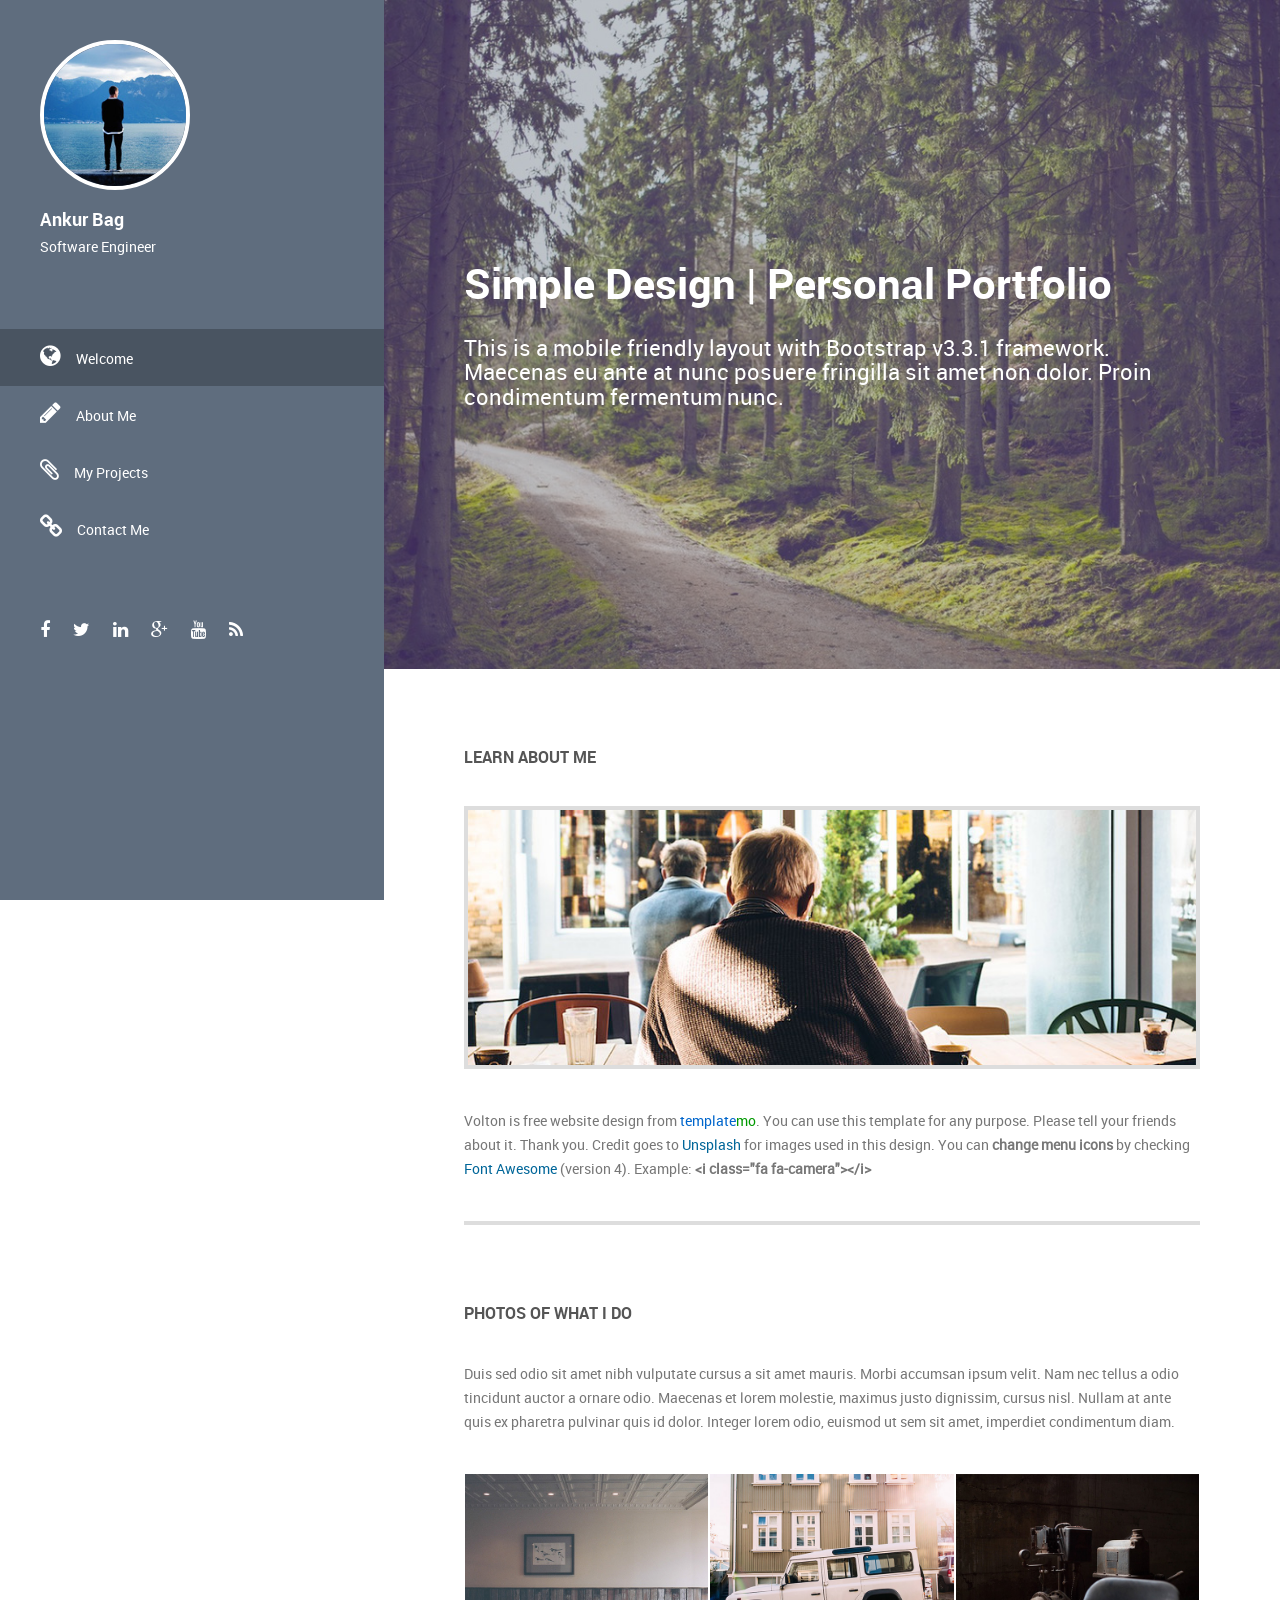
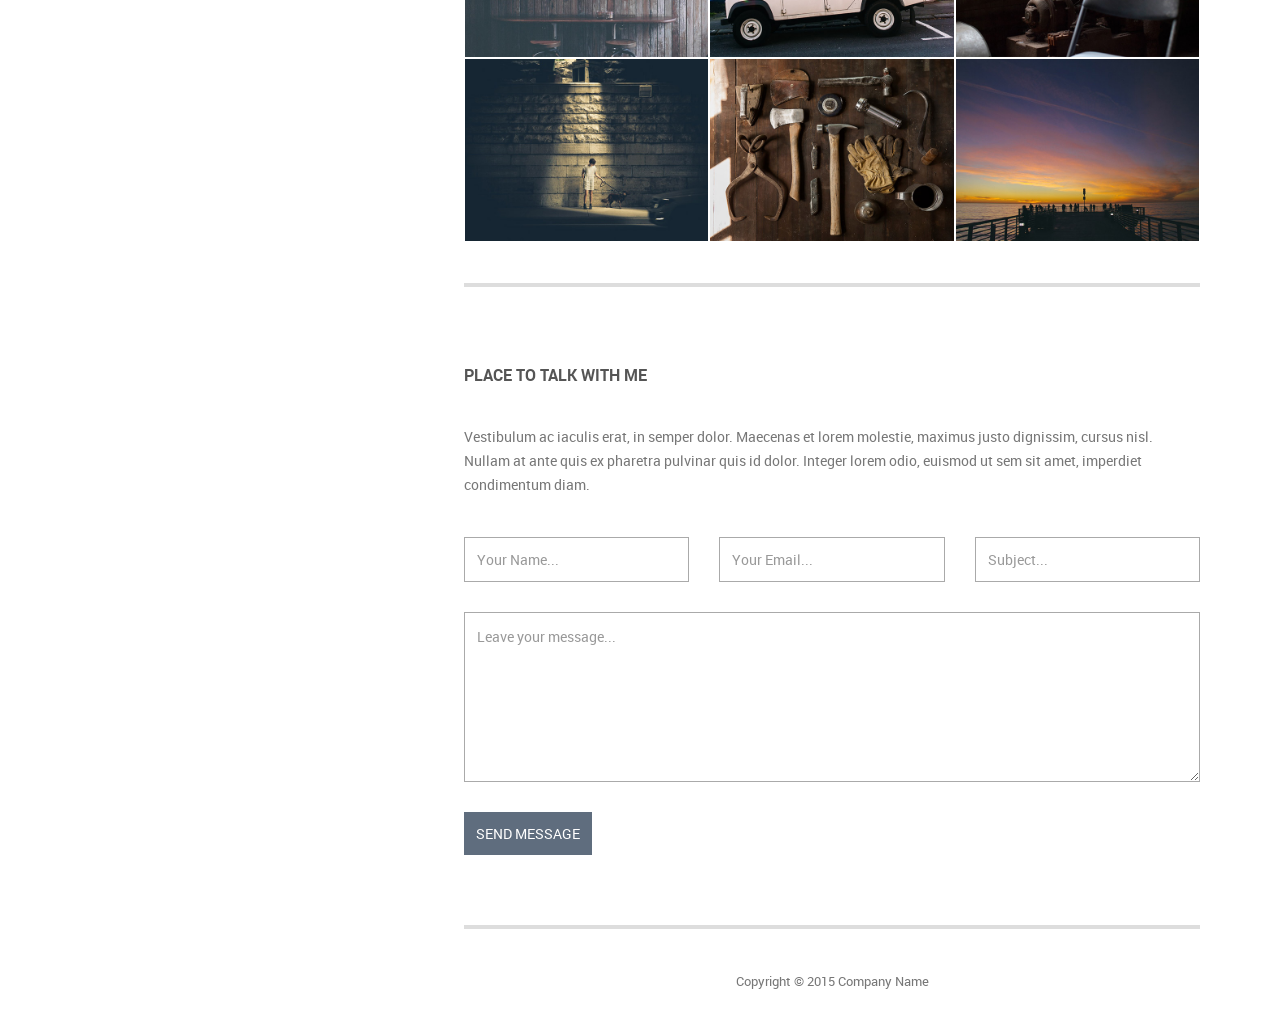
==== commit 5c9ee891: "Version-0.3: Updated Name" ====
--- a/index.html
+++ b/index.html
@@ -58,8 +58,8 @@
                 <div class="profile-image">
                     <img src="img/profile.jpg" alt="Volton">
                 </div>
-                <h3 class="profile-title">Volton</h3>
-                <p class="profile-description">Digital Photography</p>
+                <h3 class="profile-title">Ankur Bag</h3>
+                <p class="profile-description">Software Engineer</p>
             </div> <!-- top-section -->
             <div class="main-navigation">
                 <ul class="navigation">
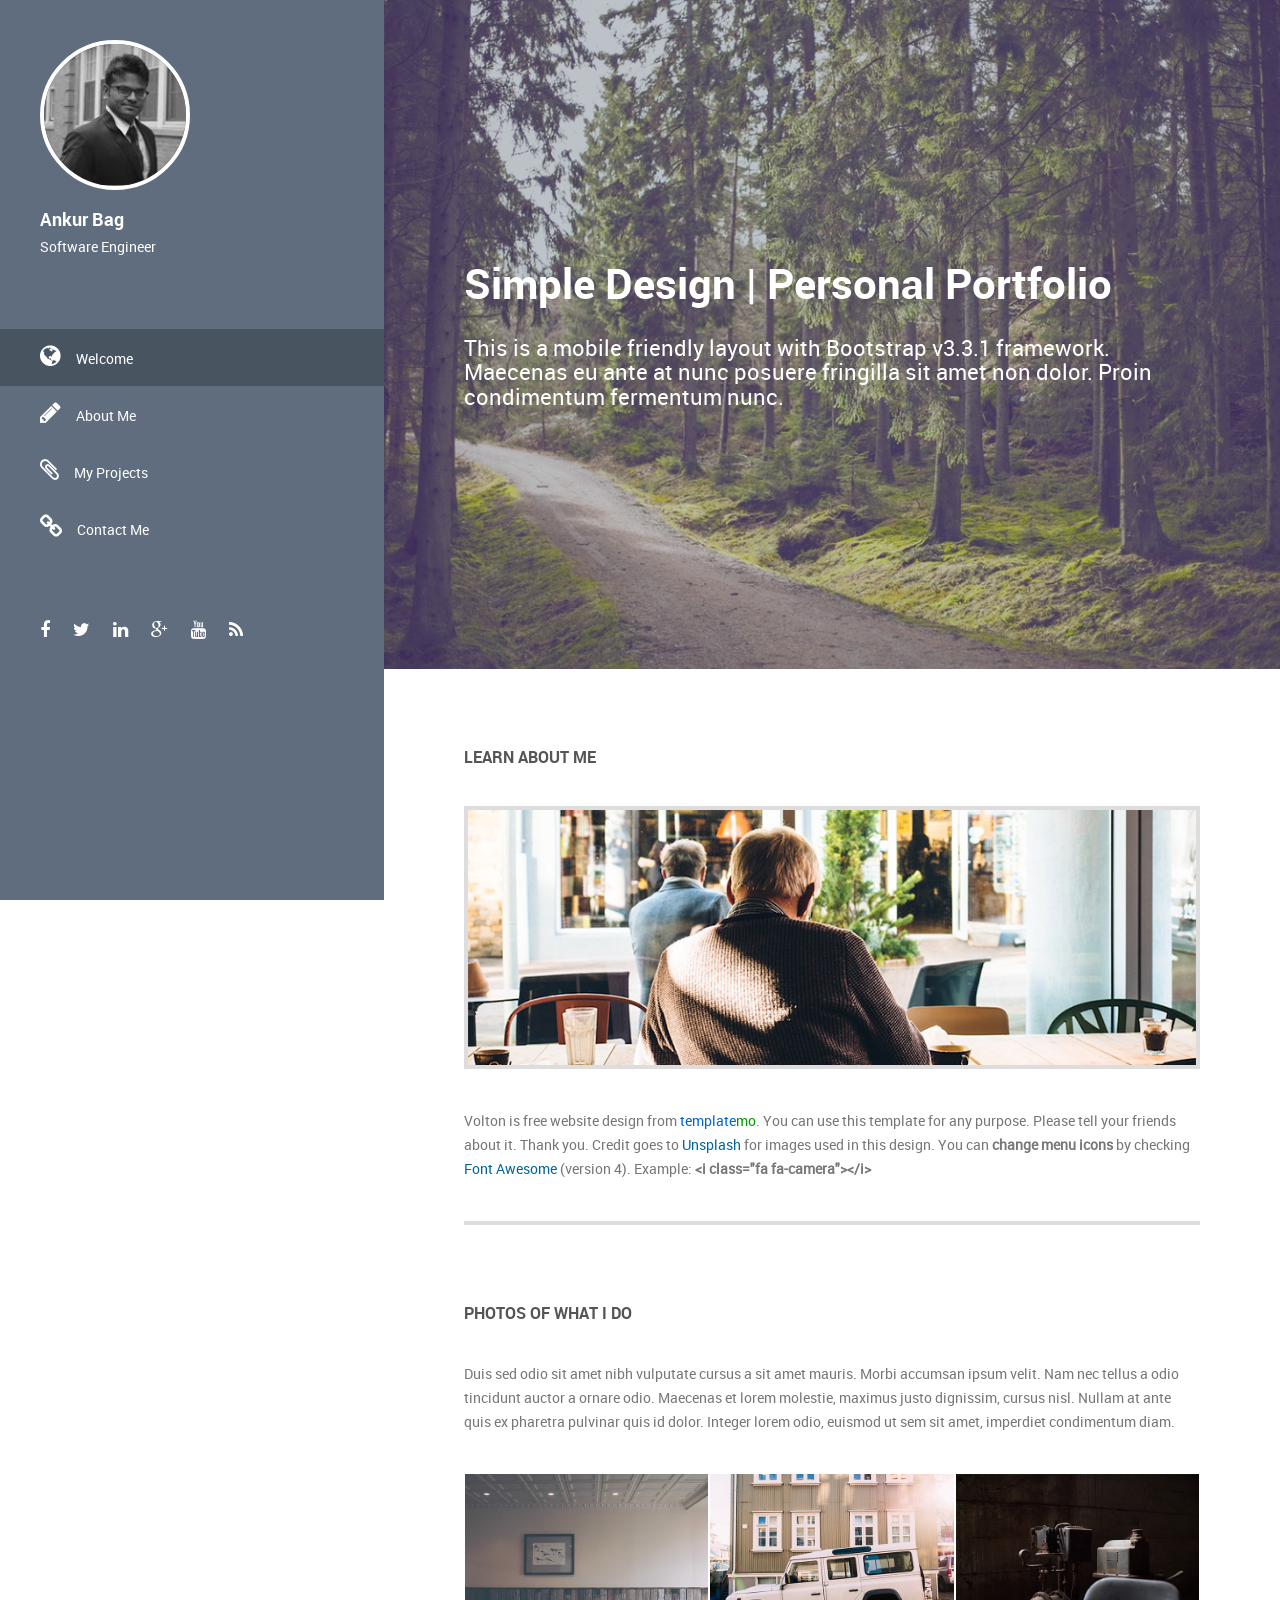
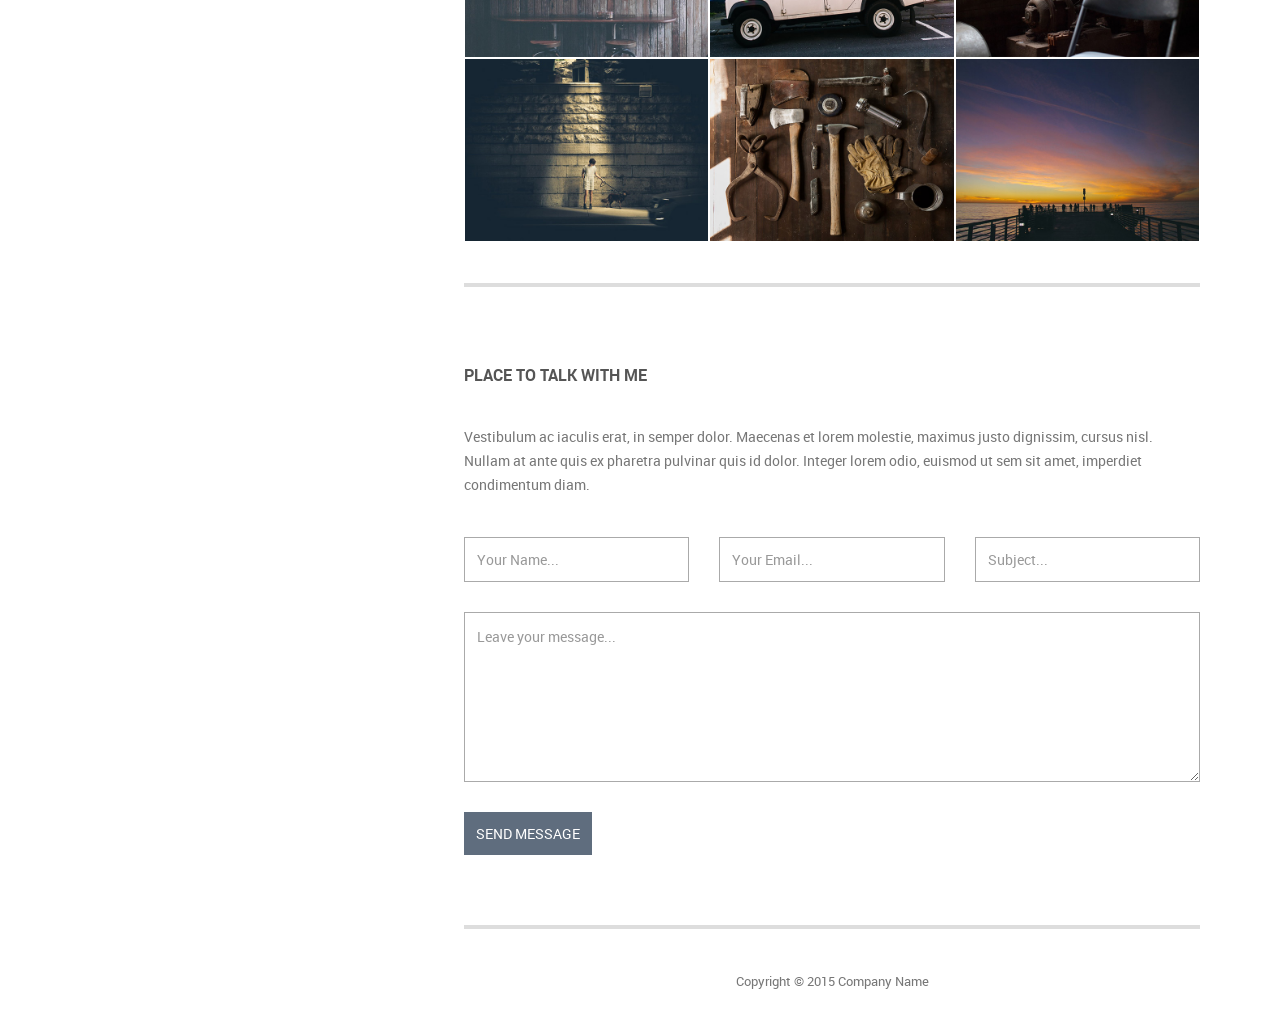
==== commit a9c6958e: "Version-0.4: Updated img" ====
--- a/index.html
+++ b/index.html
@@ -56,7 +56,7 @@
         <div class="sidebar-menu hidden-xs hidden-sm">
             <div class="top-section">
                 <div class="profile-image">
-                    <img src="img/profile.jpg" alt="Volton">
+                    <img src="img/avatar.JPG" alt="Volton">
                 </div>
                 <h3 class="profile-title">Ankur Bag</h3>
                 <p class="profile-description">Software Engineer</p>
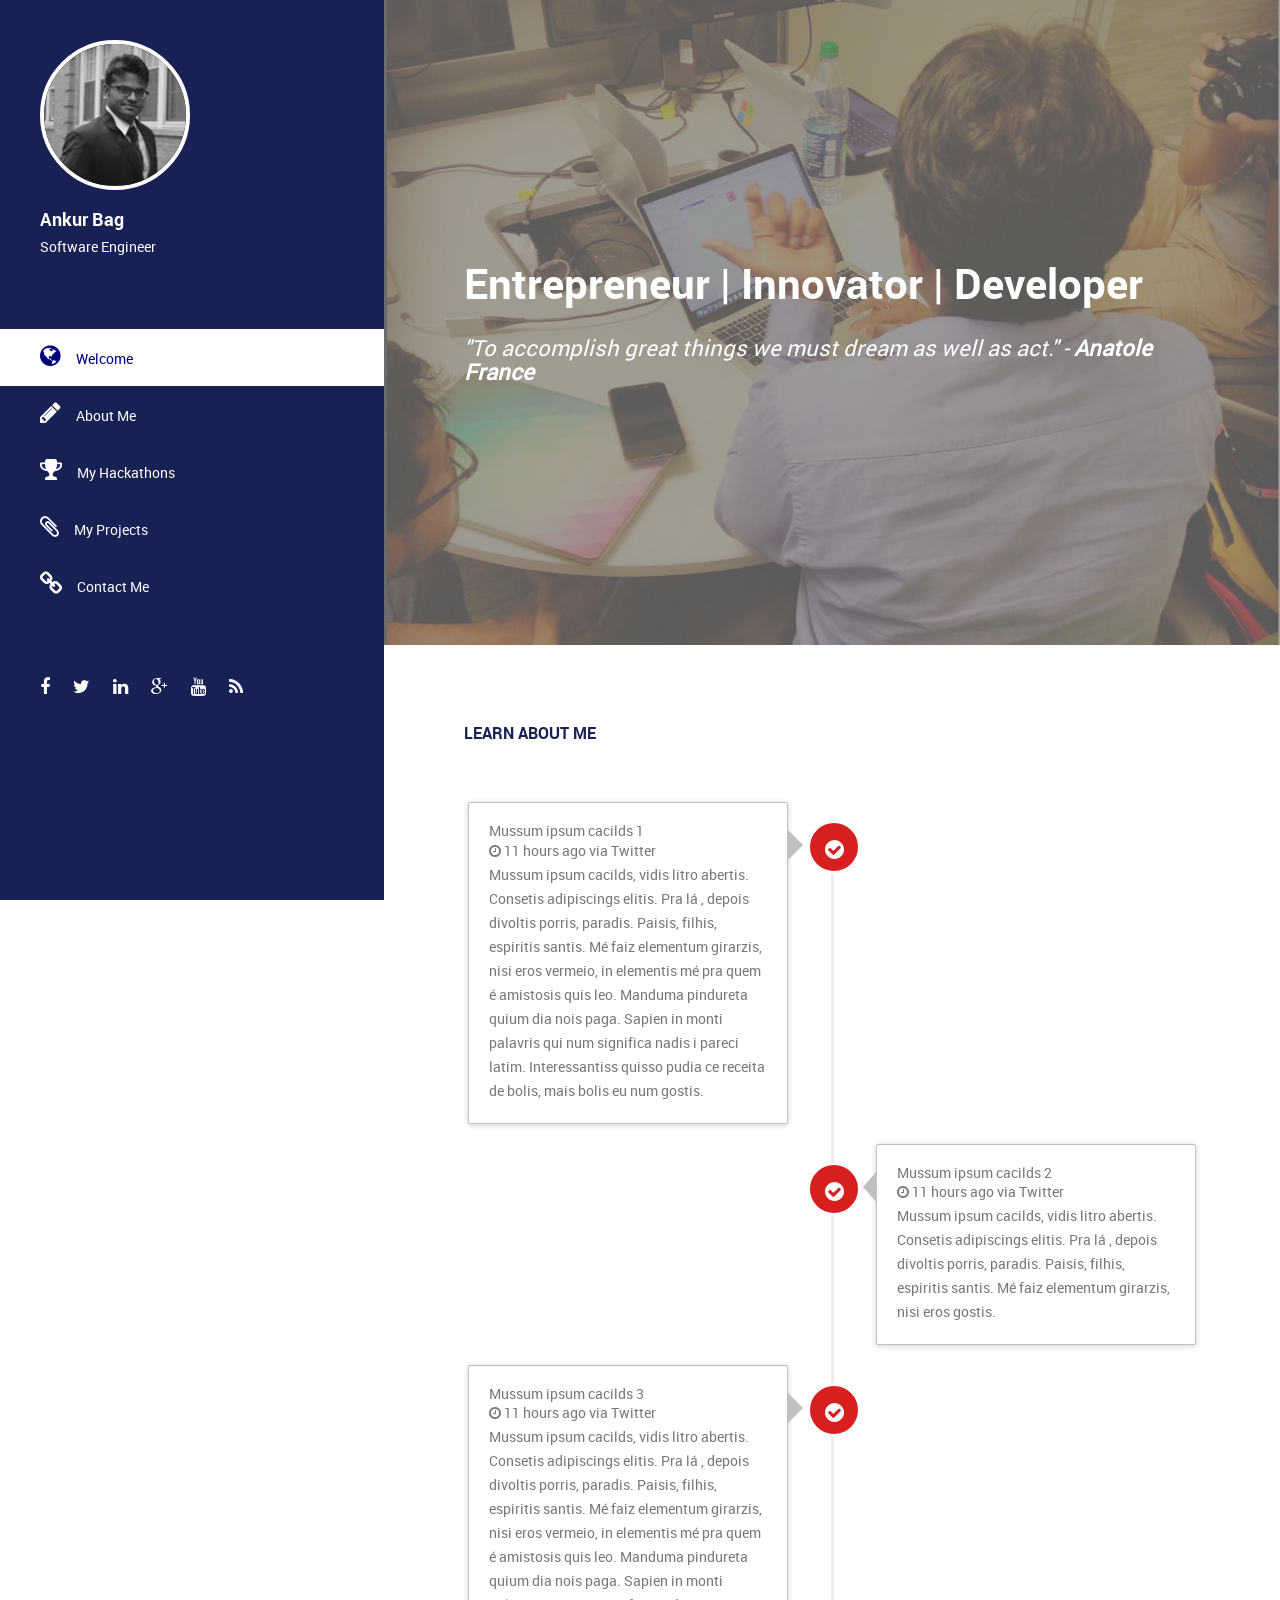
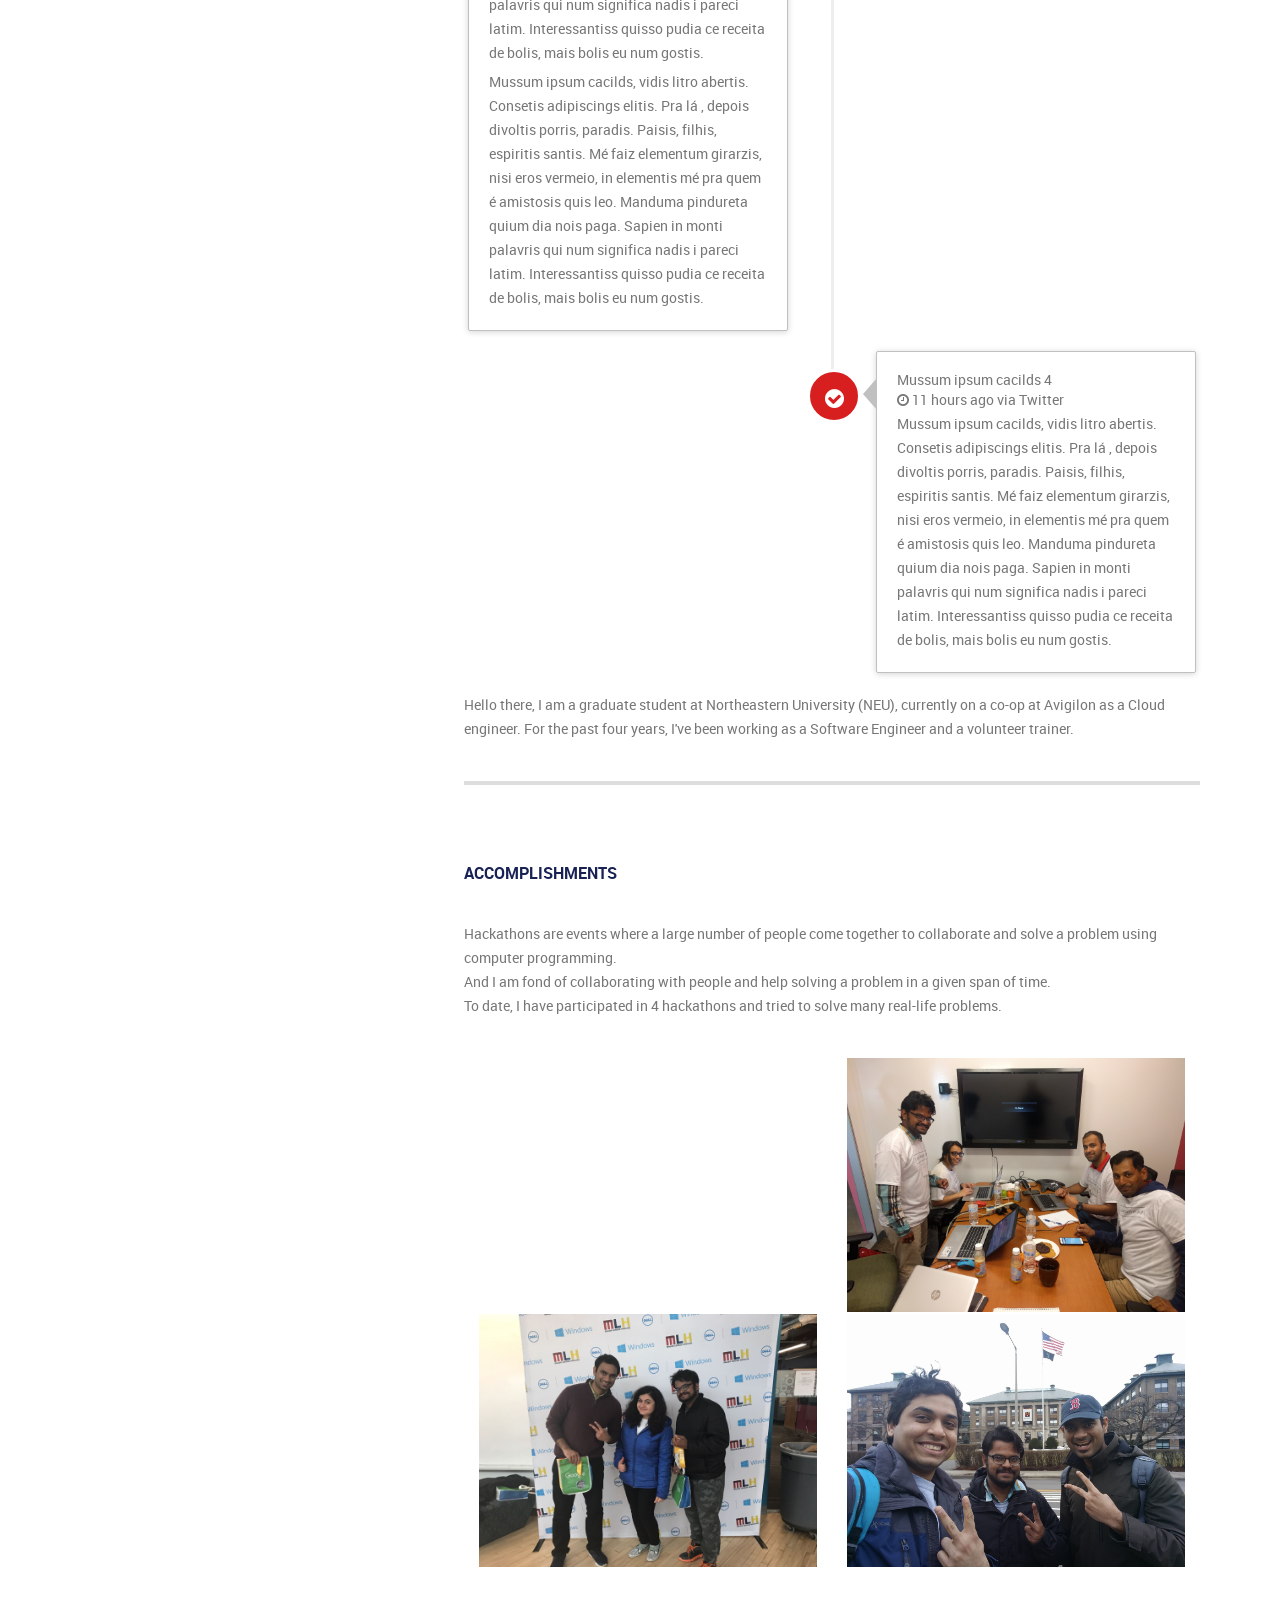
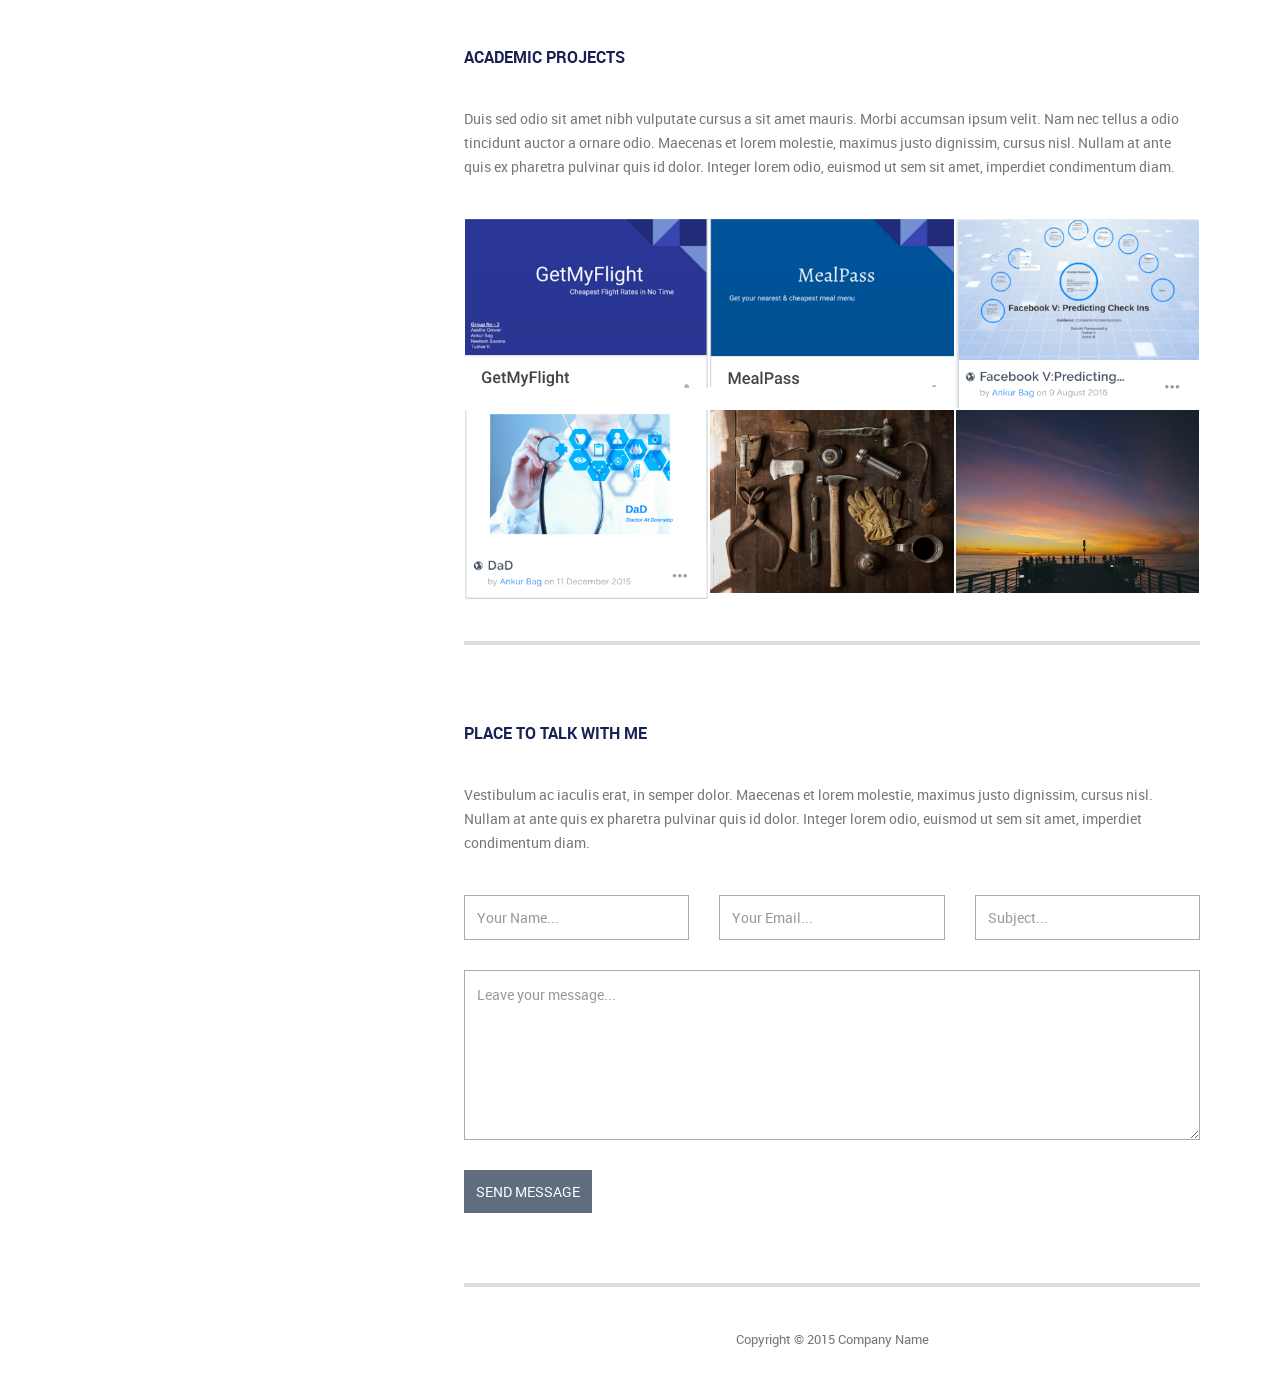
==== commit c671e273: "Version-0.6 : Updating data and images" ====
--- a/index.html
+++ b/index.html
@@ -8,12 +8,12 @@
         <meta http-equiv="X-UA-Compatible" content="IE=edge">
         <title>Ankur Bag</title>
         <meta name="description" content="">
-        <!-- 
+        <!--
     	Volton Template
     	http://www.templatemo.com/tm-441-volton
         -->
         <meta name="viewport" content="width=device-width, initial-scale=1">
-        
+
         <link rel="stylesheet" href="css/normalize.css">
         <link rel="stylesheet" href="css/font-awesome.css">
         <link rel="stylesheet" href="css/bootstrap.min.css">
@@ -24,7 +24,7 @@
         <!--[if lt IE 7]>
             <p class="browsehappy">You are using an <strong>outdated</strong> browser. Please <a href="http://browsehappy.com/">upgrade your browser</a> to improve your experience.</p>
         <![endif]-->
-    
+
         <div class="responsive-header visible-xs visible-sm">
             <div class="container">
                 <div class="row">
@@ -45,6 +45,7 @@
                     <ul class="navigation">
                         <li><a href="#top"><i class="fa fa-home"></i>Home</a></li>
                         <li><a href="#about"><i class="fa fa-user"></i>About Me</a></li>
+                        <li><a href="#hackathons"><i class="fa fa-trophy"></i>My Hackathons</a></li>
                         <li><a href="#projects"><i class="fa fa-newspaper-o"></i>My Projects</a></li>
                         <li><a href="#contact"><i class="fa fa-envelope"></i>Contact Me</a></li>
                     </ul>
@@ -56,7 +57,7 @@
         <div class="sidebar-menu hidden-xs hidden-sm">
             <div class="top-section">
                 <div class="profile-image">
-                    <img src="img/avatar.JPG" alt="Volton">
+                    <img src="img/avatar.JPG" alt="Ankur Bag">
                 </div>
                 <h3 class="profile-title">Ankur Bag</h3>
                 <p class="profile-description">Software Engineer</p>
@@ -65,6 +66,7 @@
                 <ul class="navigation">
                     <li><a href="#top"><i class="fa fa-globe"></i>Welcome</a></li>
                     <li><a href="#about"><i class="fa fa-pencil"></i>About Me</a></li>
+                    <li><a href="#hackathons"><i class="fa fa-trophy"></i>My Hackathons</a></li>
                     <li><a href="#projects"><i class="fa fa-paperclip"></i>My Projects</a></li>
                     <li><a href="#contact"><i class="fa fa-link"></i>Contact Me</a></li>
                 </ul>
@@ -80,13 +82,15 @@
                 </ul>
             </div> <!-- .social-icons -->
         </div> <!-- .sidebar-menu -->
-        
+
 
         <div class="banner-bg" id="top">
             <div class="banner-overlay"></div>
             <div class="welcome-text">
-                <h2>Simple Design | Personal Portfolio</h2>
-                <h5>This is a mobile friendly layout with Bootstrap v3.3.1 framework. Maecenas eu ante at nunc posuere fringilla sit amet non dolor. Proin condimentum fermentum nunc.</h5>
+                <h2>Entrepreneur | Innovator | Developer</h2>
+                <h5>
+                  <em>"To accomplish great things we must dream as well as act." - <strong>Anatole France</strong></em>
+                </h5>
             </div>
         </div>
 
@@ -95,36 +99,156 @@
             <div class="fluid-container">
 
                 <div class="content-wrapper">
-                
+
                     <!-- ABOUT -->
                     <div class="page-section" id="about">
                     <div class="row">
                         <div class="col-md-12">
                             <h4 class="widget-title">Learn About Me</h4>
-                            <div class="about-image">
+
+                                <!--
+<div class="about-image">
                                 <img src="img/8.jpg" alt="about me">
-                            </div>
-                            <p>Volton is free website design from <span class="blue">template</span><span class="green">mo</span>. You can use this template for any purpose. Please tell your friends about it. Thank you. Credit goes to <a rel="nofollow" href="http://unsplash.com" target="_parent">Unsplash</a> for images used in this design. You can <strong>change menu icons</strong> by checking <a rel="nofollow" href="http://fontawesome.info/font-awesome-icon-world-map/" target="_parent">Font Awesome</a> (version 4). Example: <strong>&lt;i class=&quot;fa fa-camera&quot;&gt;&lt;/i&gt;</strong></p>
+</div>
+                              -->
+                                <!--Time Line -->
+                              <div class="row">
+                          				<div class="col-md-12">
+                          					<ul class="timeline">
+                          						<li class="timeline-item">
+                          							<div class="timeline-badge"><i class="fa fa-check-circle"></i></div>
+                          							<div class="timeline-panel">
+                          								<div class="timeline-heading">
+                          									<h4 class="timeline-title">Mussum ipsum cacilds 1</h4>
+                          									<p><small class="text-muted"><i class="fa fa-clock-o"></i> 11 hours ago via Twitter</small></p>
+                          								</div>
+                          								<div class="timeline-body">
+                          									<p>Mussum ipsum cacilds, vidis litro abertis. Consetis adipiscings elitis. Pra lá , depois divoltis porris, paradis. Paisis, filhis, espiritis santis. Mé faiz elementum girarzis, nisi eros vermeio, in elementis mé pra quem é amistosis quis leo. Manduma pindureta quium dia nois paga. Sapien in monti palavris qui num significa nadis i pareci latim. Interessantiss quisso pudia ce receita de bolis, mais bolis eu num gostis.</p>
+                          								</div>
+                          							</div>
+                          						</li>
+                          						<li class="timeline-item">
+                          							<div class="timeline-badge"><i class="fa fa-check-circle"></i></div>
+                          							<div class="timeline-panel">
+                          								<div class="timeline-heading">
+                          									<h4 class="timeline-title">Mussum ipsum cacilds 2</h4>
+                          									<p><small class="text-muted"><i class="fa fa-clock-o"></i> 11 hours ago via Twitter</small></p>
+                          								</div>
+                          								<div class="timeline-body">
+                          									<p>Mussum ipsum cacilds, vidis litro abertis. Consetis adipiscings elitis. Pra lá , depois divoltis porris, paradis. Paisis, filhis, espiritis santis. Mé faiz elementum girarzis, nisi eros gostis.</p>
+                          								</div>
+                          							</div>
+                          						</li>
+                          						<li class="timeline-item">
+                          							<div class="timeline-badge"><i class="fa fa-check-circle"></i></div>
+                          							<div class="timeline-panel">
+                          								<div class="timeline-heading">
+                          									<h4 class="timeline-title">Mussum ipsum cacilds 3</h4>
+                          									<p><small class="text-muted"><i class="fa fa-clock-o"></i> 11 hours ago via Twitter</small></p>
+                          								</div>
+                          								<div class="timeline-body">
+                          									<p>Mussum ipsum cacilds, vidis litro abertis. Consetis adipiscings elitis. Pra lá , depois divoltis porris, paradis. Paisis, filhis, espiritis santis. Mé faiz elementum girarzis, nisi eros vermeio, in elementis mé pra quem é amistosis quis leo. Manduma pindureta quium dia nois paga. Sapien in monti palavris qui num significa nadis i pareci latim. Interessantiss quisso pudia ce receita de bolis, mais bolis eu num gostis.</p>
+                          									<p>Mussum ipsum cacilds, vidis litro abertis. Consetis adipiscings elitis. Pra lá , depois divoltis porris, paradis. Paisis, filhis, espiritis santis. Mé faiz elementum girarzis, nisi eros vermeio, in elementis mé pra quem é amistosis quis leo. Manduma pindureta quium dia nois paga. Sapien in monti palavris qui num significa nadis i pareci latim. Interessantiss quisso pudia ce receita de bolis, mais bolis eu num gostis.</p>
+
+                          								</div>
+                          							</div>
+                          						</li>
+                          						<li class="timeline-item">
+                          							<div class="timeline-badge"><i class="fa fa-check-circle"></i></div>
+                          							<div class="timeline-panel">
+                          								<div class="timeline-heading">
+                          									<h4 class="timeline-title">Mussum ipsum cacilds 4</h4>
+                          									<p><small class="text-muted"><i class="fa fa-clock-o"></i> 11 hours ago via Twitter</small></p>
+                          								</div>
+                          								<div class="timeline-body">
+                          									<p>Mussum ipsum cacilds, vidis litro abertis. Consetis adipiscings elitis. Pra lá , depois divoltis porris, paradis. Paisis, filhis, espiritis santis. Mé faiz elementum girarzis, nisi eros vermeio, in elementis mé pra quem é amistosis quis leo. Manduma pindureta quium dia nois paga. Sapien in monti palavris qui num significa nadis i pareci latim. Interessantiss quisso pudia ce receita de bolis, mais bolis eu num gostis.</p>
+                          								</div>
+                          							</div>
+                          						</li>
+                          					</ul>
+                          				</div>
+                          			</div>
+
+                                <!--Timeline End -->
+
+                            <p>Hello there, I am a graduate student at Northeastern University (NEU), currently on a co-op at Avigilon as a Cloud engineer. For the past four years, I've been working as a Software Engineer and a volunteer trainer.</p>
                             <hr>
                         </div>
                     </div> <!-- #about -->
                     </div>
-                    
+
+                    <!-- HACKATHONS -->
+                    <div class="page-section" id="hackathons">
+                    <div class="row">
+                        <div class="col-md-12">
+                            <h4 class="widget-title">ACCOMPLISHMENTS</h4>
+                            <p>Hackathons are events where a large number of people come together to collaborate and solve a problem using computer programming.</p>
+                            <p>And I am fond of collaborating with people and help solving a problem in a given span of time.</p>
+                            <p>To date, I have participated in 4 hackathons and tried to solve many real-life problems.</p>
+                        </div>
+                    </div>
+                    <div class="row projects-holder">
+                        <div class="col-md-6 col-sm-6">
+                            <div class="project-item">
+                                <img src="img/Google-hackathon.jpg" alt="">
+                                <div class="project-hover">
+                                    <div class="inside">
+                                        <h5><a href="https://github.com/HackingForGood/refugee-network">Hack for Good, Havard Business School</a></h5>
+                                        <p>Developed a Mobile-first web app for the refugee network in France. Was an event to promote Firebase.</p>
+                                    </div>
+                                </div>
+                            </div>
+                        </div>
+                        <div class="col-md-6 col-sm-6">
+                            <div class="project-item">
+                                <img src="img/health-hackathon.jpg" alt="">
+                                <div class="project-hover">
+                                    <div class="inside">
+                                        <h5><a href="https://devpost.com/software/therapydognetwork">Tech For Inclusive Health, MassChallenge Boston</a></h5>
+                                        <p>Was ranked Top 3 for innovative idea of using 'Therapy Dogs' for emotional upliftment of senior citizens.</p>
+                                    </div>
+                                </div>
+                            </div>
+                        </div>
+                        <div class="col-md-6 col-sm-6">
+                            <div class="project-item">
+                                <img src="img/refugee-hackathon.jpg" alt="">
+                                <div class="project-hover">
+                                    <div class="inside">
+                                        <h5><a href="https://devpost.com/software/simple-guide-for-refugees">International Development Hackathon 2017,Tuffts University</a></h5>
+                                        <p>Won 2 awrds 'Best Newcomers Award' and 'Best Use of AWS' proposing a simple solution for Refugee-employement.</p>
+                                    </div>
+                                </div>
+                            </div>
+                        </div>
+                        <div class="col-md-6 col-sm-6">
+                            <div class="project-item">
+                                <img src="img/WIT-hackathon.jpg" alt="">
+                                <div class="project-hover">
+                                    <div class="inside">
+                                        <h5><a href="https://devpost.com/software/travellophilia">HACKWIT US at WIT, Boston</a></h5>
+                                        <p>Best Mobile – First Web App at ‘HackWITUs’</p>
+                                    </div>
+                                </div>
+                            </div>
+                        </div>
+                      </div> <!-- .projects-holder -->
+
                     <!-- PROJECTS -->
                     <div class="page-section" id="projects">
                     <div class="row">
                         <div class="col-md-12">
-                            <h4 class="widget-title">PHOTOS OF WHAT I DO</h4>
+                            <h4 class="widget-title">ACADEMIC PROJECTS</h4>
                             <p>Duis sed odio sit amet nibh vulputate cursus a sit amet mauris. Morbi accumsan ipsum velit. Nam nec tellus a odio tincidunt auctor a ornare odio. Maecenas et lorem molestie, maximus justo dignissim, cursus nisl. Nullam at ante quis ex pharetra pulvinar quis id dolor. Integer lorem odio, euismod ut sem sit amet, imperdiet condimentum diam.</p>
                         </div>
                     </div>
                     <div class="row projects-holder">
                         <div class="col-md-4 col-sm-6">
                             <div class="project-item">
-                                <img src="img/1.jpg" alt="">
-                                <div class="project-hover">
-                                    <div class="inside">
-                                        <h5><a href="#">Pellentesque porta ligula</a></h5>
+                                <img src="img/get-my-flight.png" alt="">
+                                <div class="project-hover">
+                                    <div class="inside">
+                                        <h5><a href="#">Get-My-Flight</a></h5>
                                         <p>Lorem ipsum dolor sit amet, consectetur adipiscing elit. Aliquam cursus</p>
                                     </div>
                                 </div>
@@ -132,10 +256,10 @@
                         </div>
                         <div class="col-md-4 col-sm-6">
                             <div class="project-item">
-                                <img src="img/2.jpg" alt="">
-                                <div class="project-hover">
-                                    <div class="inside">
-                                        <h5><a href="#">Pellentesque porta ligula</a></h5>
+                                <img src="img/meal-pass.png" alt="">
+                                <div class="project-hover">
+                                    <div class="inside">
+                                        <h5><a href="#">Meal-Pass</a></h5>
                                         <p>Lorem ipsum dolor sit amet, consectetur adipiscing elit. Aliquam cursus</p>
                                     </div>
                                 </div>
@@ -143,10 +267,10 @@
                         </div>
                         <div class="col-md-4 col-sm-6">
                             <div class="project-item">
-                                <img src="img/3.jpg" alt="">
-                                <div class="project-hover">
-                                    <div class="inside">
-                                        <h5><a href="#">Pellentesque porta ligula</a></h5>
+                                <img src="img/big-data.png" alt="">
+                                <div class="project-hover">
+                                    <div class="inside">
+                                        <h5><a href="#">Facebook-Checkin-Prediction</a></h5>
                                         <p>Lorem ipsum dolor sit amet, consectetur adipiscing elit. Aliquam cursus.</p>
                                     </div>
                                 </div>
@@ -154,10 +278,10 @@
                         </div>
                         <div class="col-md-4 col-sm-6">
                             <div class="project-item">
-                                <img src="img/4.jpg" alt="">
-                                <div class="project-hover">
-                                    <div class="inside">
-                                        <h5><a href="#">Pellentesque porta ligula</a></h5>
+                                <img src="img/dad.png" alt="">
+                                <div class="project-hover">
+                                    <div class="inside">
+                                        <h5><a href="#">Doctor-At-Doorstep</a></h5>
                                         <p>Quisque mattis sit amet dolor eu scelerisque. Vivamus bibendum massa et nisl tempus commodo.</p>
                                     </div>
                                 </div>
@@ -235,4 +359,4 @@
         <script src="js/min/main.min.js"></script>
 
     </body>
-</html>+</html>
--- a/css/templatemo-style.css
+++ b/css/templatemo-style.css
@@ -198,7 +198,7 @@
 }
 
 h1, h2, h3, h4, h5 {
-  color: #555555;
+  color: #182153;
 }
 
 ::-webkit-input-placeholder {
@@ -276,7 +276,7 @@
   width: 23%;
   height: 100%;
   position: fixed;
-  background-color: #5f6d7e;
+  background-color: #182153;
   color: white;
   overflow-y: hidden;
 }
@@ -331,10 +331,12 @@
   background: #5b6878;
 }
 .main-navigation li a.active {
-  background: #495461;
+  background: white;
+  color: navy;
 }
 .main-navigation li a.active:hover {
-  background: #495461;
+  background: white;
+  color: navy;
 }
 
 .social-icons {
@@ -423,7 +425,7 @@
 .banner-bg {
   padding: 260px 80px;
   position: relative;
-  background: url("../img/7.jpg");
+  background: url("../img/bg.png");
   background-repeat: no-repeat;
   background-position: center;
   background-size: cover;
@@ -434,7 +436,7 @@
   position: absolute;
   width: 100%;
   height: 100%;
-  background: rgba(95, 109, 126, 0.4);
+  background: rgba(126, 126, 126, 0.7);
   top: 0;
   left: 0;
   z-index: 3;
@@ -565,3 +567,178 @@
 #footer p.copyright-text a:hover {
   color: #6cc0f7;
 }
+
+/*---------------------------------------------------------
+ 6. Timeline
+-------------------------------------------------------- */
+/* Timeline */
+.timeline,
+.timeline-horizontal {
+  list-style: none;
+  padding: 20px;
+  position: relative;
+}
+.timeline:before {
+  top: 40px;
+  bottom: 0;
+  position: absolute;
+  content: " ";
+  width: 3px;
+  background-color: #eeeeee;
+  left: 50%;
+  margin-left: -1.5px;
+}
+.timeline .timeline-item {
+  margin-bottom: 20px;
+  position: relative;
+}
+.timeline .timeline-item:before,
+.timeline .timeline-item:after {
+  content: "";
+  display: table;
+}
+.timeline .timeline-item:after {
+  clear: both;
+}
+.timeline .timeline-item .timeline-badge {
+  color: #fff;
+  width: 54px;
+  height: 54px;
+  line-height: 52px;
+  font-size: 22px;
+  text-align: center;
+  position: absolute;
+  top: 18px;
+  left: 50%;
+  margin-left: -25px;
+  background-color: #d81f1f;
+  border: 3px solid #ffffff;
+  z-index: 100;
+  border-top-right-radius: 50%;
+  border-top-left-radius: 50%;
+  border-bottom-right-radius: 50%;
+  border-bottom-left-radius: 50%;
+}
+.timeline .timeline-item .timeline-badge i,
+.timeline .timeline-item .timeline-badge .fa,
+.timeline .timeline-item .timeline-badge .glyphicon {
+  top: 2px;
+  left: 0px;
+}
+.timeline .timeline-item .timeline-badge.primary {
+  background-color: #1f9eba;
+}
+.timeline .timeline-item .timeline-badge.info {
+  background-color: #5bc0de;
+}
+.timeline .timeline-item .timeline-badge.success {
+  background-color: #59ba1f;
+}
+.timeline .timeline-item .timeline-badge.warning {
+  background-color: #d1bd10;
+}
+.timeline .timeline-item .timeline-badge.danger {
+  background-color: #ba1f1f;
+}
+.timeline .timeline-item .timeline-panel {
+  position: relative;
+  width: 46%;
+  float: left;
+  right: 16px;
+  border: 1px solid #c0c0c0;
+  background: #ffffff;
+  border-radius: 2px;
+  padding: 20px;
+  -webkit-box-shadow: 0 1px 6px rgba(0, 0, 0, 0.175);
+  box-shadow: 0 1px 6px rgba(0, 0, 0, 0.175);
+}
+.timeline .timeline-item .timeline-panel:before {
+  position: absolute;
+  top: 26px;
+  right: -16px;
+  display: inline-block;
+  border-top: 16px solid transparent;
+  border-left: 16px solid #c0c0c0;
+  border-right: 0 solid #c0c0c0;
+  border-bottom: 16px solid transparent;
+  content: " ";
+}
+.timeline .timeline-item .timeline-panel .timeline-title {
+  margin-top: 0;
+  color: inherit;
+}
+.timeline .timeline-item .timeline-panel .timeline-body > p,
+.timeline .timeline-item .timeline-panel .timeline-body > ul {
+  margin-bottom: 0;
+}
+.timeline .timeline-item .timeline-panel .timeline-body > p + p {
+  margin-top: 5px;
+}
+.timeline .timeline-item:last-child:nth-child(even) {
+  float: right;
+}
+.timeline .timeline-item:nth-child(even) .timeline-panel {
+  float: right;
+  left: 16px;
+}
+.timeline .timeline-item:nth-child(even) .timeline-panel:before {
+  border-left-width: 0;
+  border-right-width: 14px;
+  left: -14px;
+  right: auto;
+}
+.timeline-horizontal {
+  list-style: none;
+  position: relative;
+  padding: 20px 0px 20px 0px;
+  display: inline-block;
+}
+.timeline-horizontal:before {
+  height: 3px;
+  top: auto;
+  bottom: 26px;
+  left: 56px;
+  right: 0;
+  width: 100%;
+  margin-bottom: 20px;
+}
+.timeline-horizontal .timeline-item {
+  display: table-cell;
+  height: 280px;
+  width: 20%;
+  min-width: 320px;
+  float: none !important;
+  padding-left: 0px;
+  padding-right: 20px;
+  margin: 0 auto;
+  vertical-align: bottom;
+}
+.timeline-horizontal .timeline-item .timeline-panel {
+  top: auto;
+  bottom: 64px;
+  display: inline-block;
+  float: none !important;
+  left: 0 !important;
+  right: 0 !important;
+  width: 100%;
+  margin-bottom: 20px;
+}
+.timeline-horizontal .timeline-item .timeline-panel:before {
+  top: auto;
+  bottom: -16px;
+  left: 28px !important;
+  right: auto;
+  border-right: 16px solid transparent !important;
+  border-top: 16px solid #c0c0c0 !important;
+  border-bottom: 0 solid #c0c0c0 !important;
+  border-left: 16px solid transparent !important;
+}
+.timeline-horizontal .timeline-item:before,
+.timeline-horizontal .timeline-item:after {
+  display: none;
+}
+.timeline-horizontal .timeline-item .timeline-badge {
+  top: auto;
+  bottom: 0px;
+  left: 43px;
+}
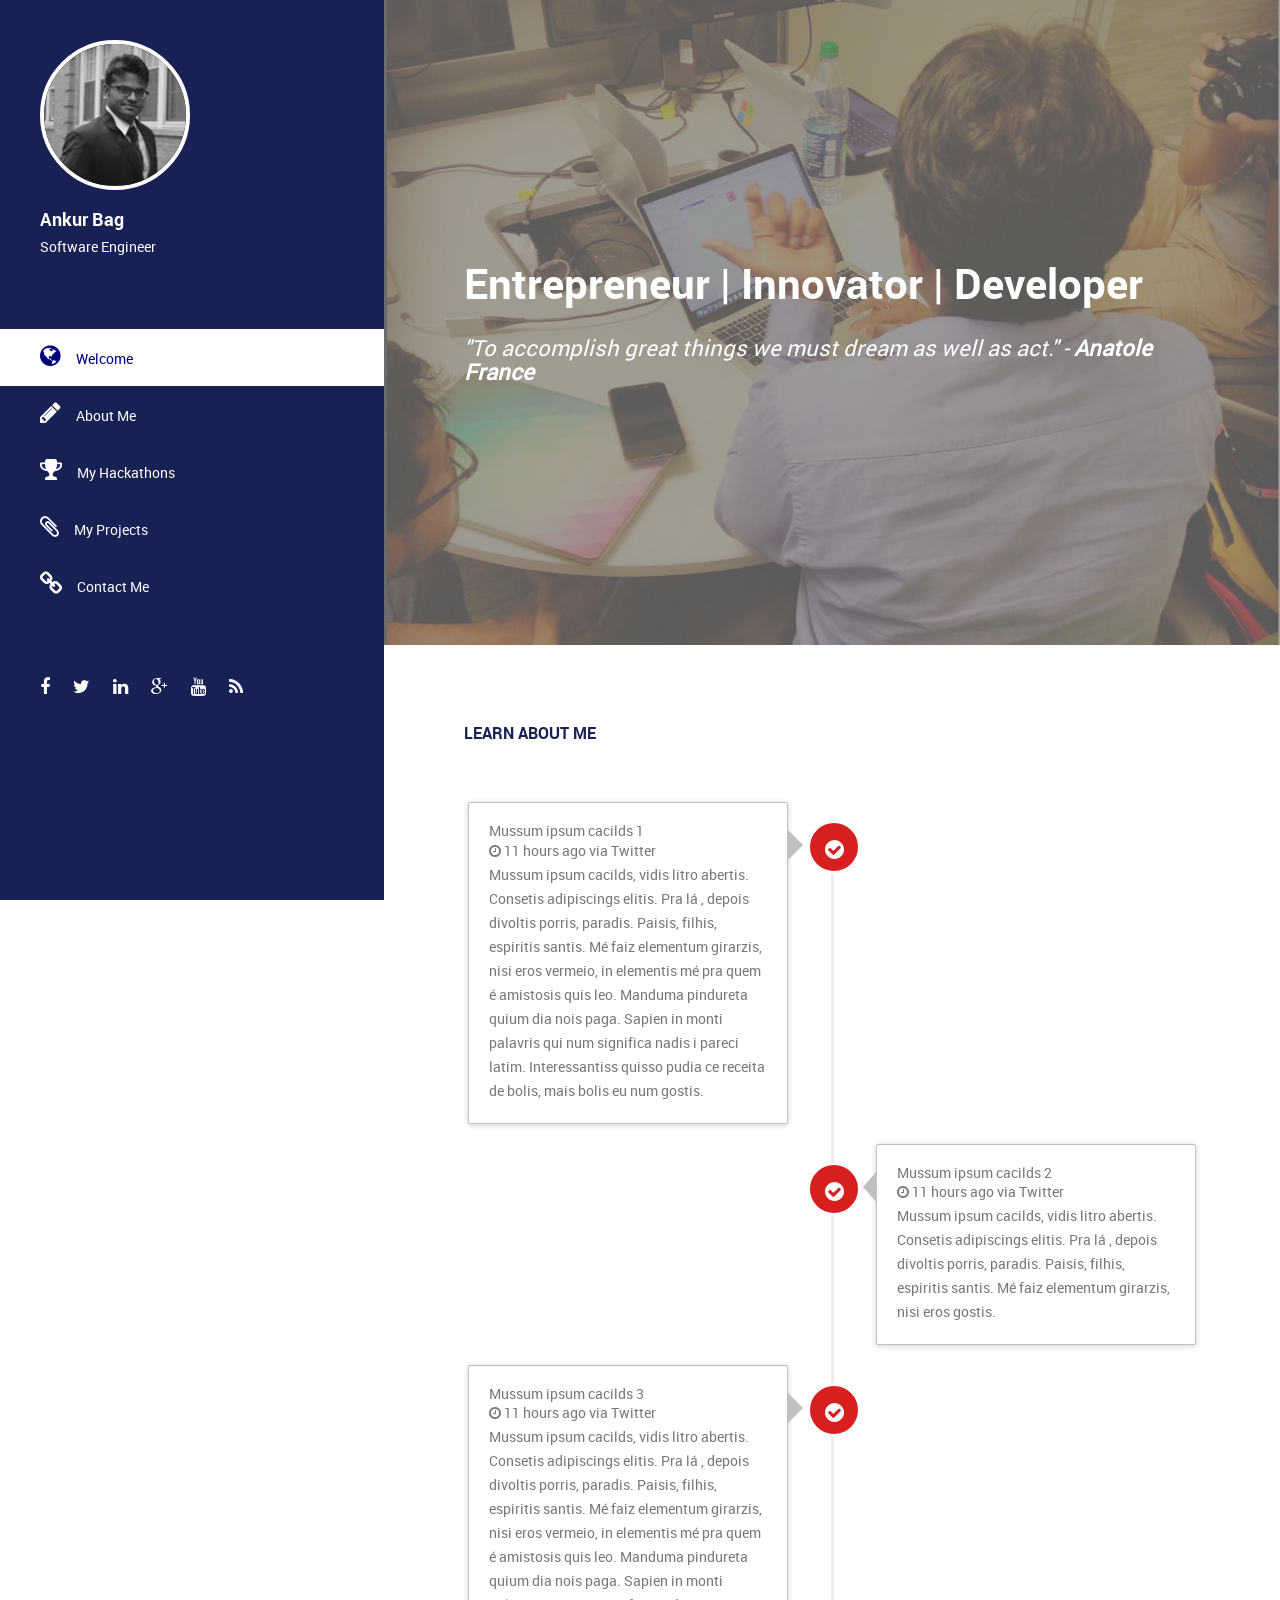
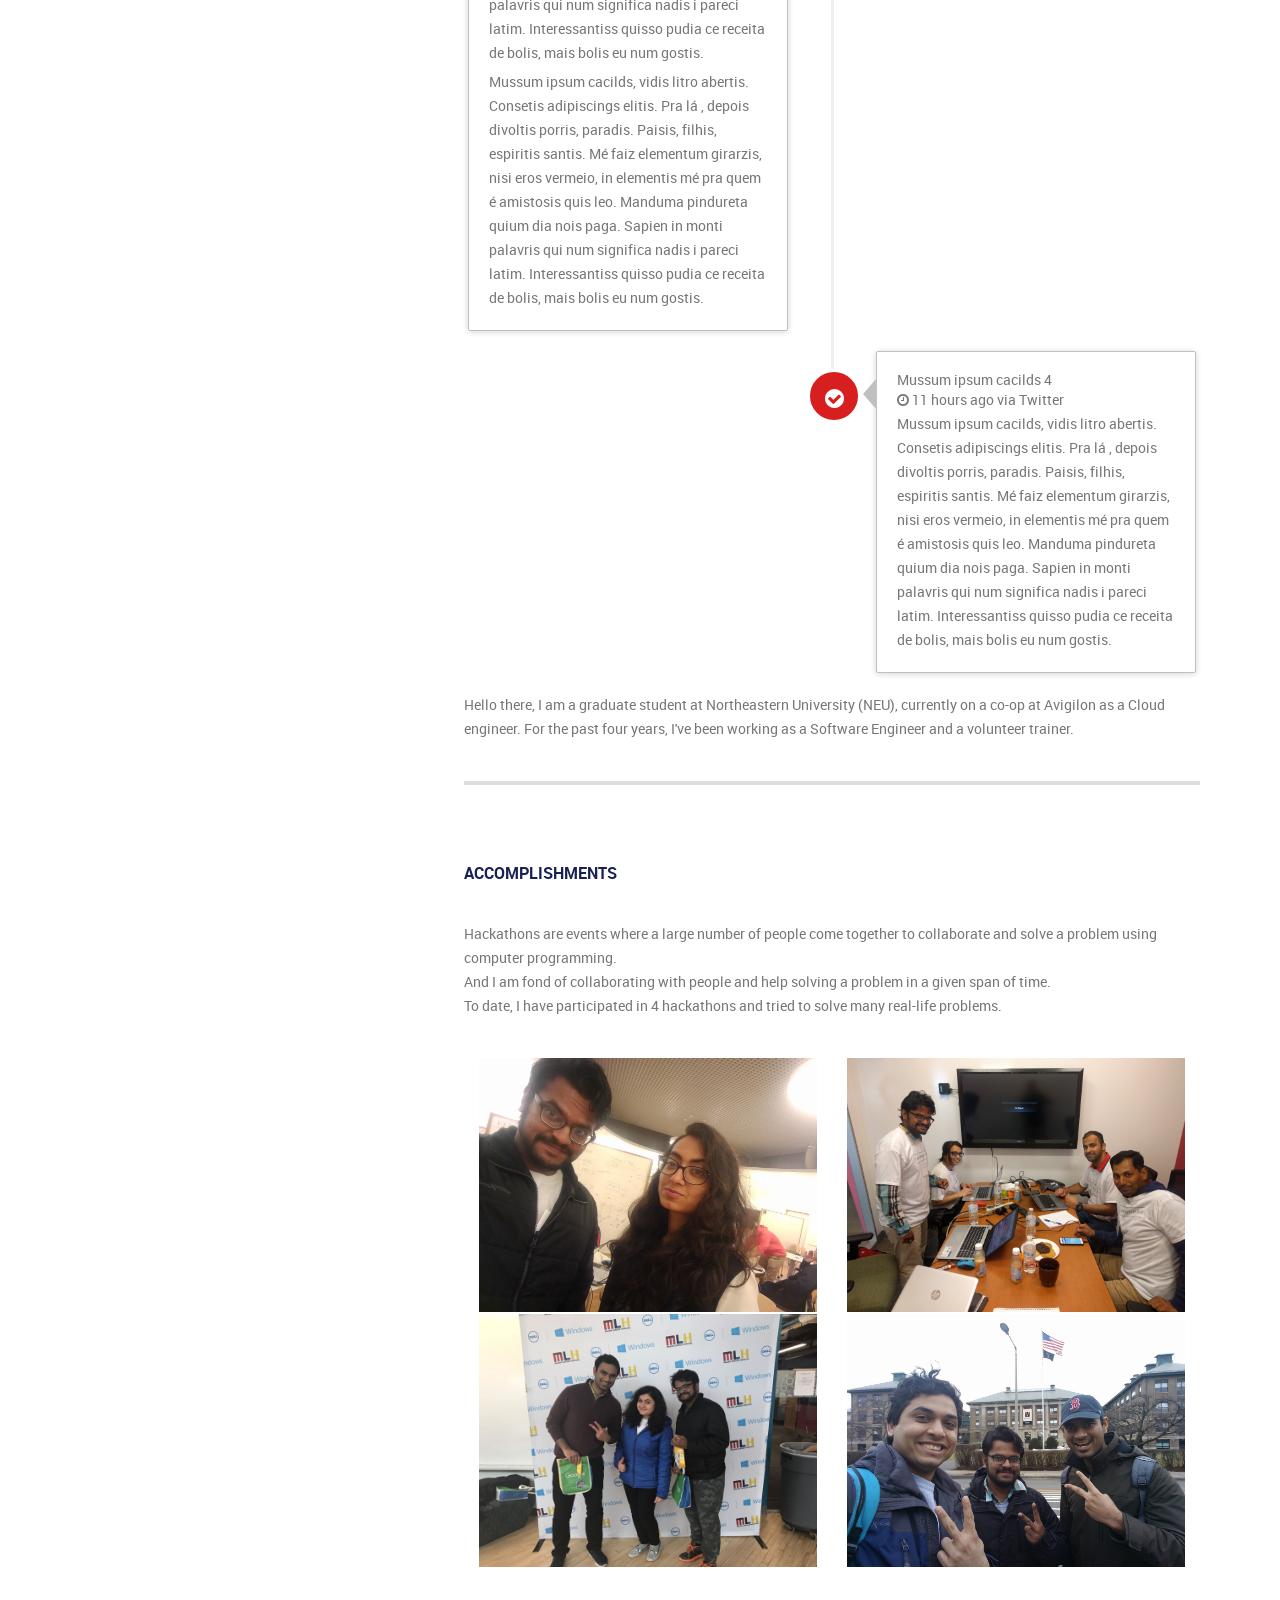
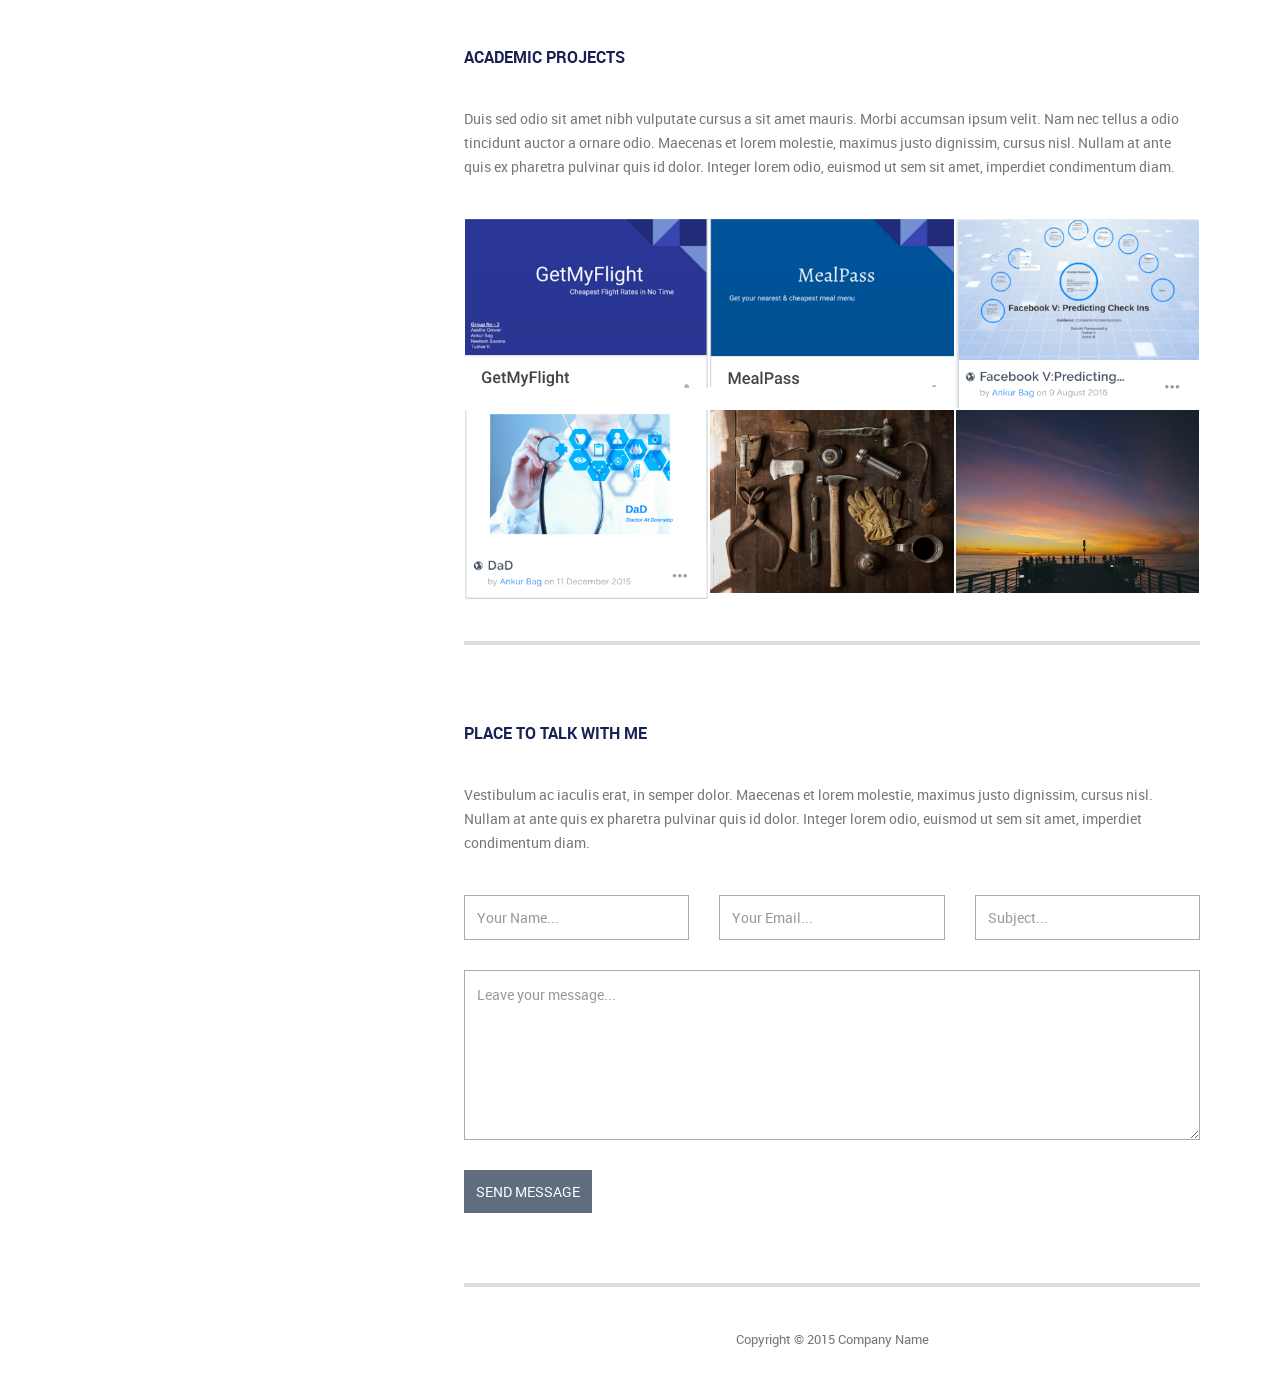
==== commit d5fe5581: "Version-0.5: Updating typo" ====
--- a/index.html
+++ b/index.html
@@ -190,7 +190,7 @@
                     <div class="row projects-holder">
                         <div class="col-md-6 col-sm-6">
                             <div class="project-item">
-                                <img src="img/Google-hackathon.jpg" alt="">
+                                <img src="img/google-hackathon.jpg" alt="">
                                 <div class="project-hover">
                                     <div class="inside">
                                         <h5><a href="https://github.com/HackingForGood/refugee-network">Hack for Good, Havard Business School</a></h5>
